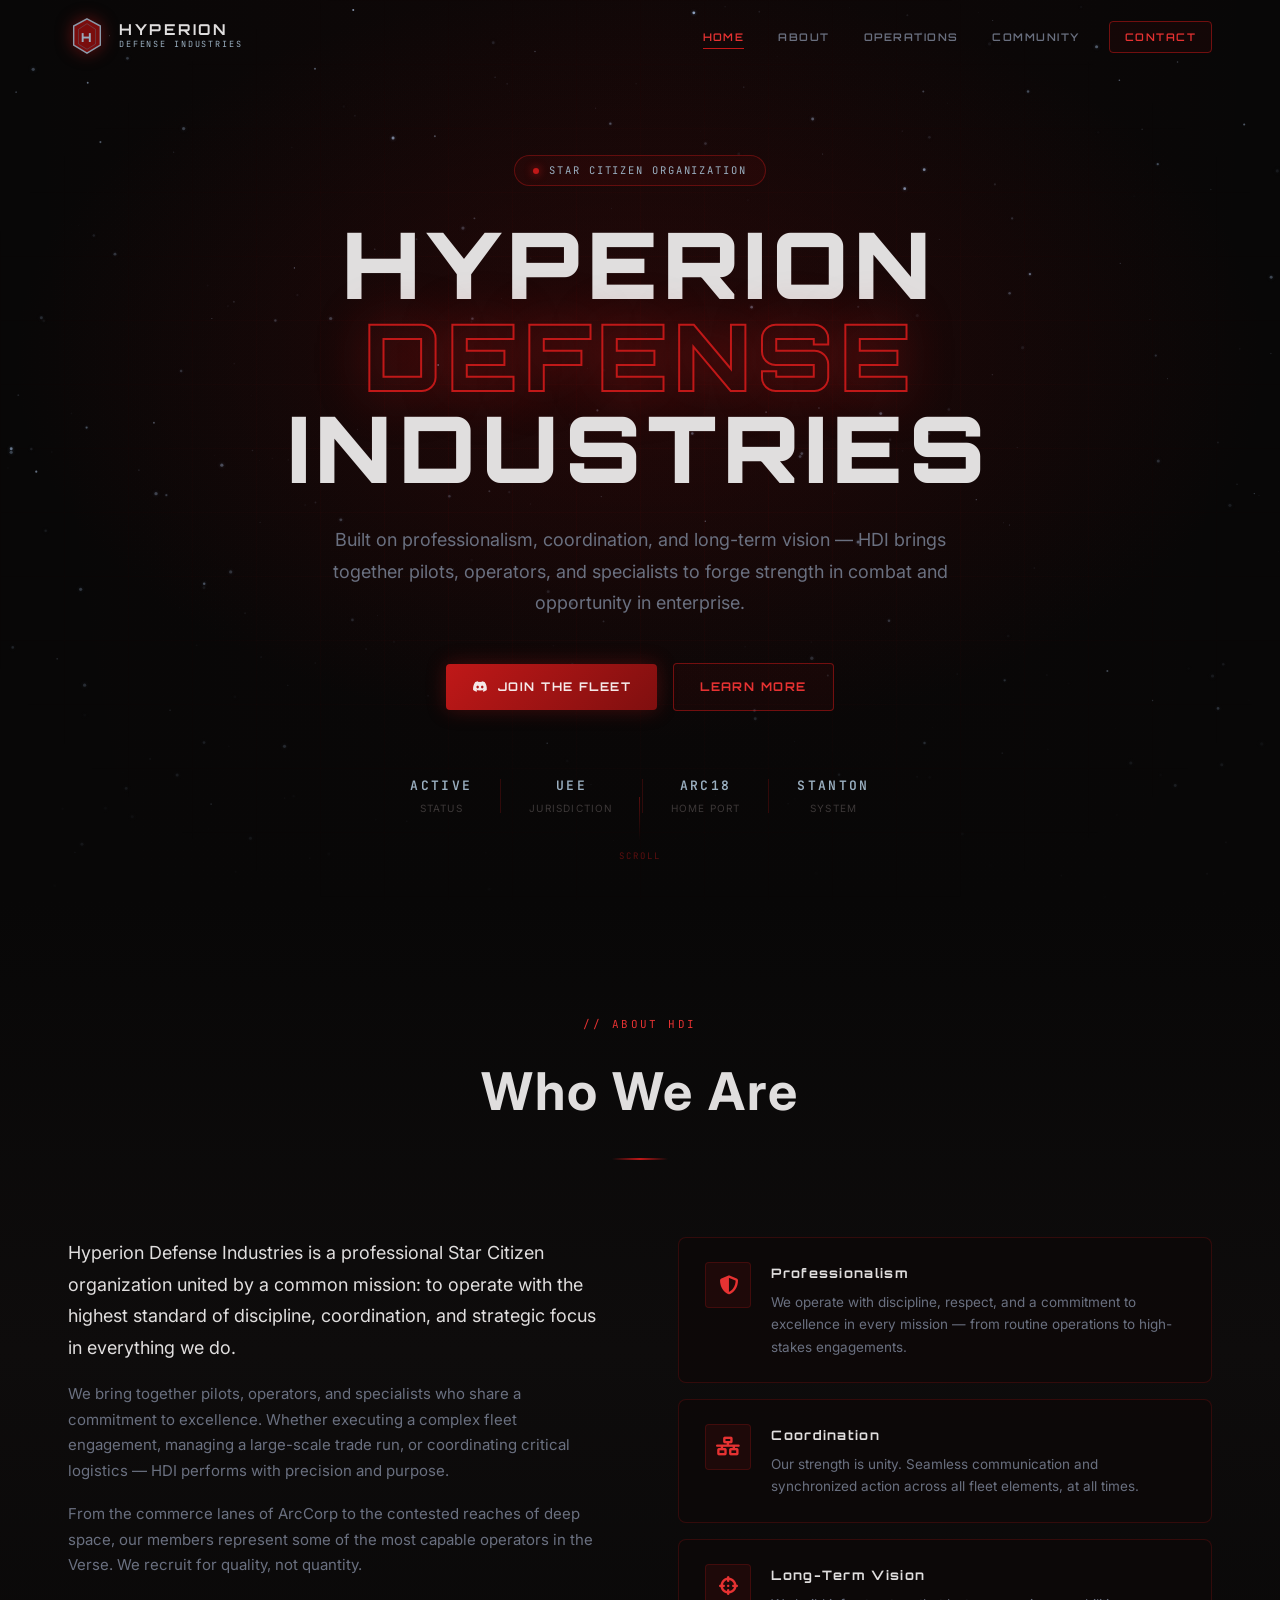
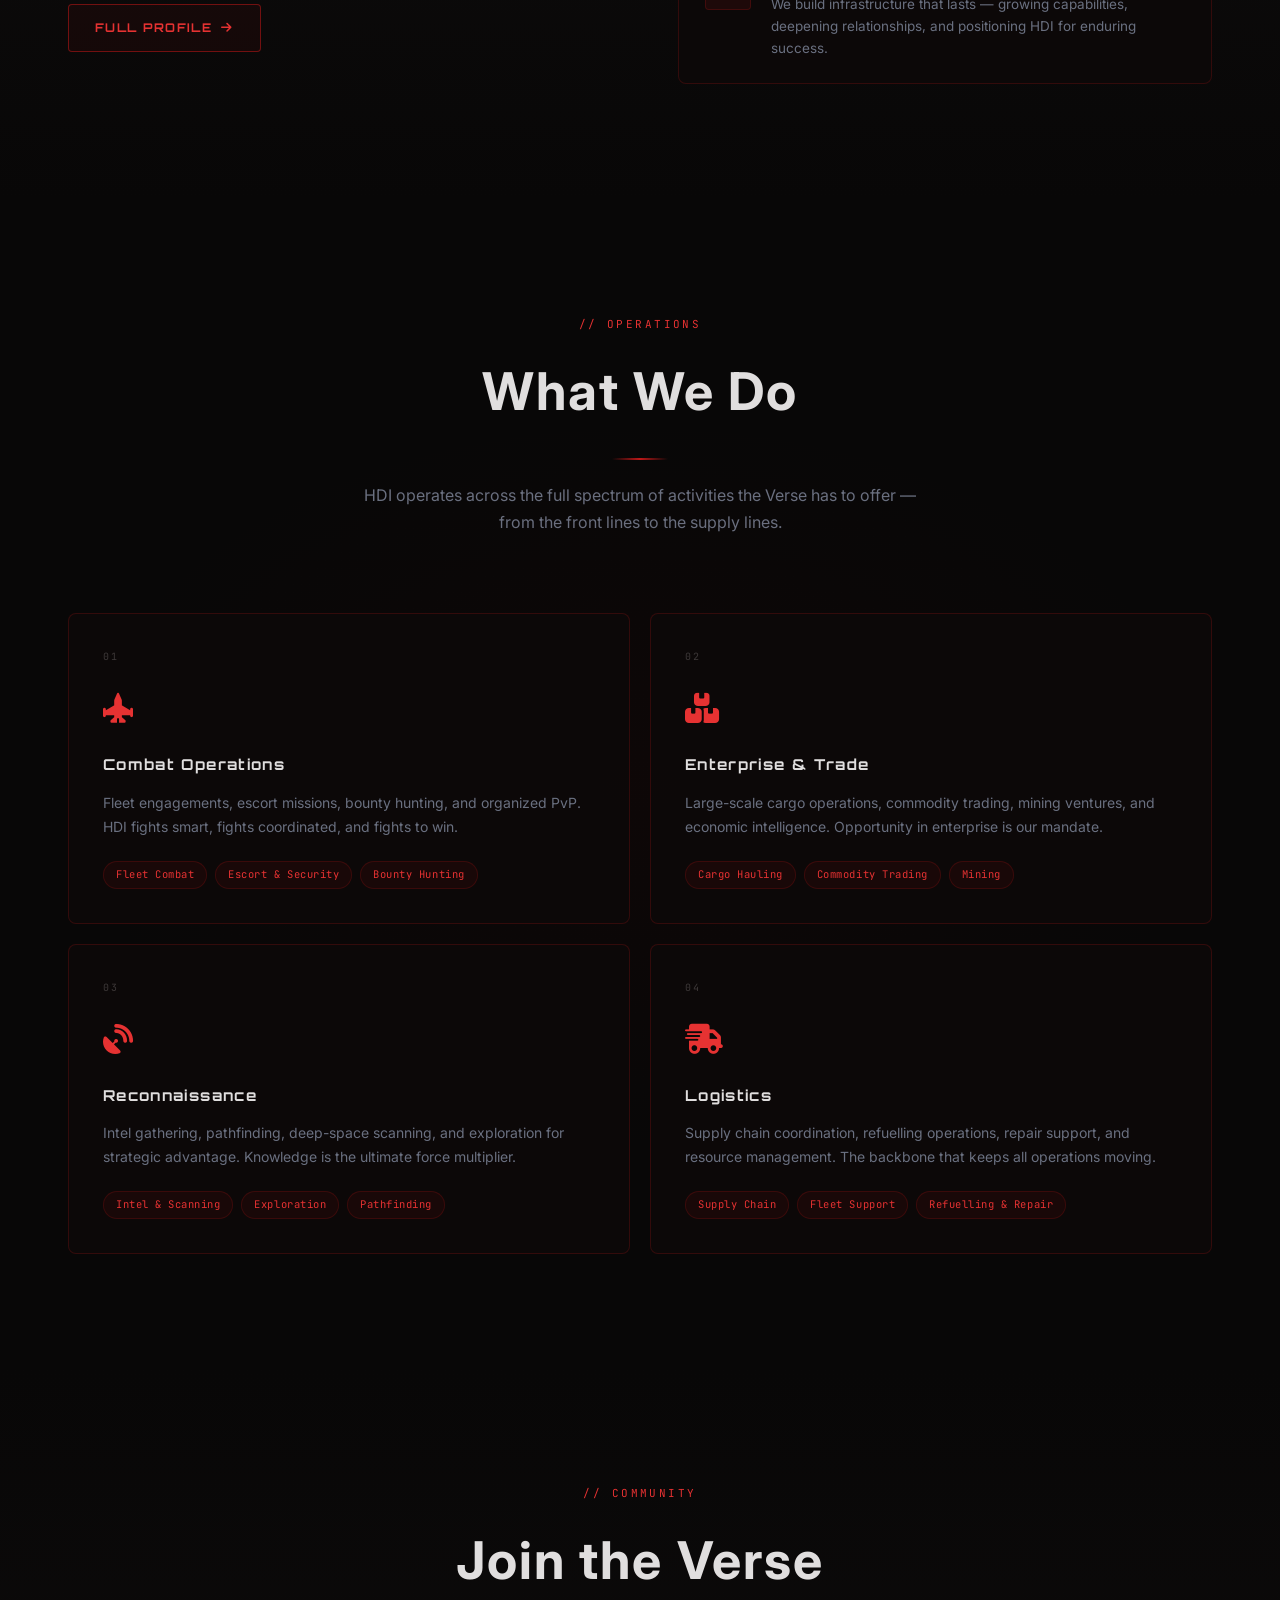
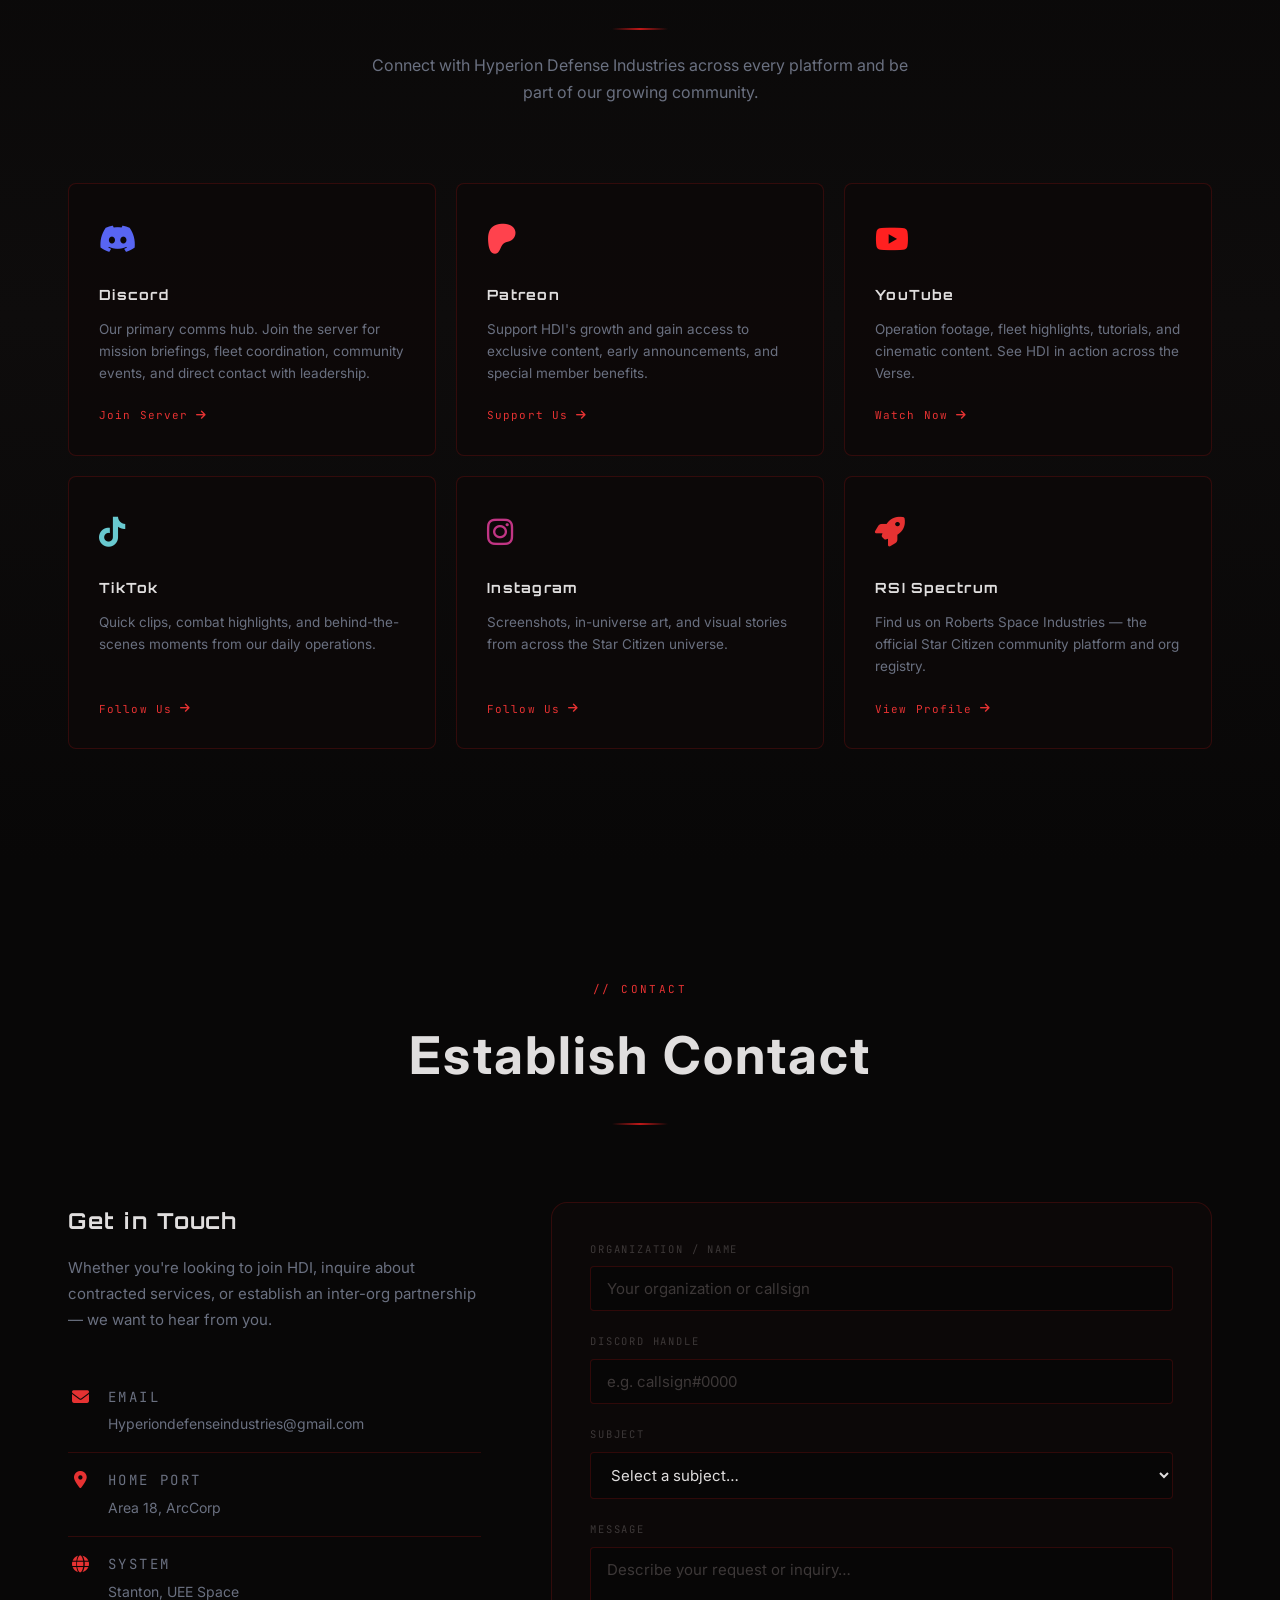
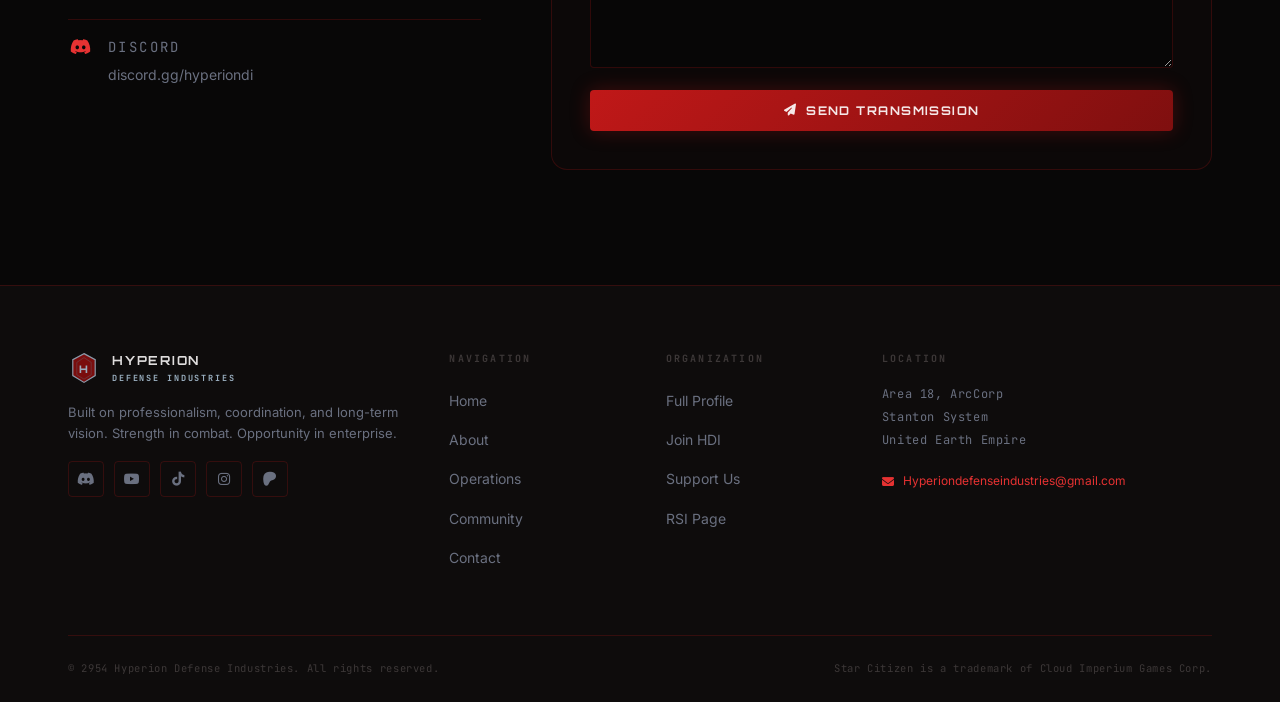
==== index.html @ ebaa0d3a "Apply HDI brand colors and wire up real logo images - Rewrite CSS with brand palette: deep crimson (" ====
<!DOCTYPE html>
<html lang="en">
<head>
  <meta charset="UTF-8" />
  <meta name="viewport" content="width=device-width, initial-scale=1.0" />
  <meta name="description" content="Hyperion Defense Industries — a professional Star Citizen organization built on professionalism, coordination, and long-term vision. Join HDI in the Verse." />
  <meta property="og:title" content="Hyperion Defense Industries" />
  <meta property="og:description" content="Built on professionalism, coordination, and long-term vision. Strength in combat. Opportunity in enterprise." />
  <meta property="og:type" content="website" />
  <title>Hyperion Defense Industries | Built for the Verse</title>

  <!-- Fonts -->
  <link rel="preconnect" href="https://fonts.googleapis.com" />
  <link rel="preconnect" href="https://fonts.gstatic.com" crossorigin />
  <link href="https://fonts.googleapis.com/css2?family=Orbitron:wght@400;600;700;900&family=Inter:wght@300;400;500;600&family=JetBrains+Mono:wght@300;400;600&display=swap" rel="stylesheet" />

  <!-- Icons -->
  <link rel="stylesheet" href="https://cdnjs.cloudflare.com/ajax/libs/font-awesome/6.5.0/css/all.min.css" />

  <!-- Styles -->
  <link rel="stylesheet" href="assets/css/style.css" />
</head>
<body>

  <!-- ══════════════════════════════════════════════════════
       NAVIGATION
  ══════════════════════════════════════════════════════ -->
  <nav id="navbar" class="navbar">
    <div class="container">

      <a href="index.html" class="navbar-brand" aria-label="Hyperion Defense Industries Home">
        <div class="brand-icon">
          <img src="assets/images/hdi-logo.png" alt="HDI Badge" width="42" height="42"
               onerror="this.style.display='none';this.nextElementSibling.style.display='block';" />
          <svg width="38" height="38" viewBox="0 0 40 40" fill="none" aria-hidden="true" style="display:none">
            <path d="M20,2 L34,9.5 L34,29.5 L20,38 L6,29.5 L6,9.5 Z"
                  fill="#7a0d0d" stroke="#8a9aaa" stroke-width="1.5"/>
            <path d="M20,7 L29,13 L29,28.5 L20,34 L11,28.5 L11,13 Z"
                  fill="none" stroke="#607080" stroke-width="0.7" opacity="0.65"/>
            <text x="20" y="26" text-anchor="middle"
                  fill="#9aaabb" font-family="Orbitron,sans-serif"
                  font-size="13" font-weight="900" letter-spacing="0.5">H</text>
          </svg>
        </div>
        <div class="brand-text">
          <span class="brand-main">HYPERION</span>
          <span class="brand-sub">DEFENSE INDUSTRIES</span>
        </div>
      </a>

      <ul class="nav-links" role="list">
        <li><a href="#hero"       class="nav-link">Home</a></li>
        <li><a href="#about"      class="nav-link">About</a></li>
        <li><a href="#operations" class="nav-link">Operations</a></li>
        <li><a href="#community"  class="nav-link">Community</a></li>
        <li><a href="#contact"    class="nav-link nav-cta">Contact</a></li>
      </ul>

      <button class="hamburger" aria-label="Toggle navigation menu" aria-expanded="false">
        <span></span><span></span><span></span>
      </button>
    </div>
  </nav>

  <!-- Mobile overlay -->
  <div class="nav-mobile-overlay" role="navigation" aria-label="Mobile navigation">
    <a href="#hero"       class="nav-link">Home</a>
    <a href="#about"      class="nav-link">About</a>
    <a href="#operations" class="nav-link">Operations</a>
    <a href="#community"  class="nav-link">Community</a>
    <a href="#contact"    class="nav-link">Contact</a>
  </div>

  <main>

    <!-- ══════════════════════════════════════════════════════
         HERO
    ══════════════════════════════════════════════════════ -->
    <section id="hero" class="hero" aria-label="Hero">
      <canvas id="starfield" aria-hidden="true"></canvas>
      <div class="hero-overlay" aria-hidden="true"></div>
      <div class="hero-grid"   aria-hidden="true"></div>

      <div class="hero-content">
        <div class="hero-badge">
          <span>STAR CITIZEN ORGANIZATION</span>
        </div>

        <h1 class="hero-title">
          <span class="title-line">HYPERION</span>
          <span class="title-line accent">DEFENSE</span>
          <span class="title-line">INDUSTRIES</span>
        </h1>

        <p class="hero-tagline">
          Built on professionalism, coordination, and long-term vision — HDI brings
          together pilots, operators, and specialists to forge strength in combat
          and opportunity in enterprise.
        </p>

        <div class="hero-actions">
          <a href="https://discord.gg/hyperiondi" class="btn btn-primary" target="_blank" rel="noopener">
            <i class="fab fa-discord"></i> Join the Fleet
          </a>
          <a href="#about" class="btn btn-outline">Learn More</a>
        </div>

        <div class="hero-stats" aria-label="Organization details">
          <div class="stat">
            <span class="stat-value mono">ACTIVE</span>
            <span class="stat-label">Status</span>
          </div>
          <div class="stat-divider" aria-hidden="true"></div>
          <div class="stat">
            <span class="stat-value mono">UEE</span>
            <span class="stat-label">Jurisdiction</span>
          </div>
          <div class="stat-divider" aria-hidden="true"></div>
          <div class="stat">
            <span class="stat-value mono">ARC18</span>
            <span class="stat-label">Home Port</span>
          </div>
          <div class="stat-divider" aria-hidden="true"></div>
          <div class="stat">
            <span class="stat-value mono">STANTON</span>
            <span class="stat-label">System</span>
          </div>
        </div>
      </div>

      <div class="hero-scroll" aria-hidden="true">
        <div class="scroll-line"></div>
        <span class="mono">SCROLL</span>
      </div>
    </section>


    <!-- ══════════════════════════════════════════════════════
         ABOUT
    ══════════════════════════════════════════════════════ -->
    <section id="about" class="section about-section">
      <div class="container">
        <div class="section-header">
          <span class="section-label">// ABOUT HDI</span>
          <h2 class="section-title">Who We Are</h2>
          <div class="title-decoration"></div>
        </div>

        <div class="about-grid">
          <div class="about-text">
            <p class="lead">
              Hyperion Defense Industries is a professional Star Citizen organization united
              by a common mission: to operate with the highest standard of discipline,
              coordination, and strategic focus in everything we do.
            </p>
            <p>
              We bring together pilots, operators, and specialists who share a commitment
              to excellence. Whether executing a complex fleet engagement, managing a
              large-scale trade run, or coordinating critical logistics — HDI performs
              with precision and purpose.
            </p>
            <p>
              From the commerce lanes of ArcCorp to the contested reaches of deep space,
              our members represent some of the most capable operators in the Verse.
              We recruit for quality, not quantity.
            </p>
            <a href="about.html" class="btn btn-outline">
              Full Profile <i class="fas fa-arrow-right"></i>
            </a>
          </div>

          <div class="pillars-grid">
            <div class="pillar-card">
              <div class="pillar-icon" aria-hidden="true">
                <i class="fas fa-shield-halved"></i>
              </div>
              <div>
                <h3>Professionalism</h3>
                <p>We operate with discipline, respect, and a commitment to excellence in
                   every mission — from routine operations to high-stakes engagements.</p>
              </div>
            </div>

            <div class="pillar-card">
              <div class="pillar-icon" aria-hidden="true">
                <i class="fas fa-network-wired"></i>
              </div>
              <div>
                <h3>Coordination</h3>
                <p>Our strength is unity. Seamless communication and synchronized action
                   across all fleet elements, at all times.</p>
              </div>
            </div>

            <div class="pillar-card">
              <div class="pillar-icon" aria-hidden="true">
                <i class="fas fa-crosshairs"></i>
              </div>
              <div>
                <h3>Long-Term Vision</h3>
                <p>We build infrastructure that lasts — growing capabilities, deepening
                   relationships, and positioning HDI for enduring success.</p>
              </div>
            </div>
          </div>
        </div>
      </div>
    </section>


    <!-- ══════════════════════════════════════════════════════
         OPERATIONS
    ══════════════════════════════════════════════════════ -->
    <section id="operations" class="section operations-section">
      <div class="container">
        <div class="section-header">
          <span class="section-label">// OPERATIONS</span>
          <h2 class="section-title">What We Do</h2>
          <div class="title-decoration"></div>
          <p class="section-desc">
            HDI operates across the full spectrum of activities the Verse has to offer —
            from the front lines to the supply lines.
          </p>
        </div>

        <div class="ops-grid">
          <div class="ops-card">
            <div class="ops-number mono">01</div>
            <div class="ops-icon" aria-hidden="true"><i class="fas fa-jet-fighter-up"></i></div>
            <h3>Combat Operations</h3>
            <p>Fleet engagements, escort missions, bounty hunting, and organized PvP. HDI
               fights smart, fights coordinated, and fights to win.</p>
            <ul class="ops-tags">
              <li>Fleet Combat</li>
              <li>Escort &amp; Security</li>
              <li>Bounty Hunting</li>
            </ul>
          </div>

          <div class="ops-card">
            <div class="ops-number mono">02</div>
            <div class="ops-icon" aria-hidden="true"><i class="fas fa-boxes-stacked"></i></div>
            <h3>Enterprise &amp; Trade</h3>
            <p>Large-scale cargo operations, commodity trading, mining ventures, and
               economic intelligence. Opportunity in enterprise is our mandate.</p>
            <ul class="ops-tags">
              <li>Cargo Hauling</li>
              <li>Commodity Trading</li>
              <li>Mining</li>
            </ul>
          </div>

          <div class="ops-card">
            <div class="ops-number mono">03</div>
            <div class="ops-icon" aria-hidden="true"><i class="fas fa-satellite-dish"></i></div>
            <h3>Reconnaissance</h3>
            <p>Intel gathering, pathfinding, deep-space scanning, and exploration for
               strategic advantage. Knowledge is the ultimate force multiplier.</p>
            <ul class="ops-tags">
              <li>Intel &amp; Scanning</li>
              <li>Exploration</li>
              <li>Pathfinding</li>
            </ul>
          </div>

          <div class="ops-card">
            <div class="ops-number mono">04</div>
            <div class="ops-icon" aria-hidden="true"><i class="fas fa-truck-fast"></i></div>
            <h3>Logistics</h3>
            <p>Supply chain coordination, refuelling operations, repair support, and
               resource management. The backbone that keeps all operations moving.</p>
            <ul class="ops-tags">
              <li>Supply Chain</li>
              <li>Fleet Support</li>
              <li>Refuelling &amp; Repair</li>
            </ul>
          </div>
        </div>
      </div>
    </section>


    <!-- ══════════════════════════════════════════════════════
         COMMUNITY
    ══════════════════════════════════════════════════════ -->
    <section id="community" class="section community-section">
      <div class="container">
        <div class="section-header">
          <span class="section-label">// COMMUNITY</span>
          <h2 class="section-title">Join the Verse</h2>
          <div class="title-decoration"></div>
          <p class="section-desc">
            Connect with Hyperion Defense Industries across every platform and be
            part of our growing community.
          </p>
        </div>

        <div class="social-grid">

          <a href="https://discord.gg/hyperiondi" class="social-card discord"
             target="_blank" rel="noopener noreferrer" data-animate>
            <div class="social-icon" aria-hidden="true"><i class="fab fa-discord"></i></div>
            <h3>Discord</h3>
            <p>Our primary comms hub. Join the server for mission briefings, fleet
               coordination, community events, and direct contact with leadership.</p>
            <span class="social-action">Join Server <i class="fas fa-arrow-right"></i></span>
          </a>

          <a href="https://www.patreon.com/hyperiondefenseindustries" class="social-card patreon"
             target="_blank" rel="noopener noreferrer" data-animate>
            <div class="social-icon" aria-hidden="true"><i class="fab fa-patreon"></i></div>
            <h3>Patreon</h3>
            <p>Support HDI's growth and gain access to exclusive content, early
               announcements, and special member benefits.</p>
            <span class="social-action">Support Us <i class="fas fa-arrow-right"></i></span>
          </a>

          <a href="https://www.youtube.com/@hyperiondefenseindustries" class="social-card youtube"
             target="_blank" rel="noopener noreferrer" data-animate>
            <div class="social-icon" aria-hidden="true"><i class="fab fa-youtube"></i></div>
            <h3>YouTube</h3>
            <p>Operation footage, fleet highlights, tutorials, and cinematic content.
               See HDI in action across the Verse.</p>
            <span class="social-action">Watch Now <i class="fas fa-arrow-right"></i></span>
          </a>

          <a href="https://www.tiktok.com/@hyperiondefenseindustries" class="social-card tiktok"
             target="_blank" rel="noopener noreferrer" data-animate>
            <div class="social-icon" aria-hidden="true"><i class="fab fa-tiktok"></i></div>
            <h3>TikTok</h3>
            <p>Quick clips, combat highlights, and behind-the-scenes moments from
               our daily operations.</p>
            <span class="social-action">Follow Us <i class="fas fa-arrow-right"></i></span>
          </a>

          <a href="https://www.instagram.com/hyperiondefenseindustries" class="social-card instagram"
             target="_blank" rel="noopener noreferrer" data-animate>
            <div class="social-icon" aria-hidden="true"><i class="fab fa-instagram"></i></div>
            <h3>Instagram</h3>
            <p>Screenshots, in-universe art, and visual stories from across
               the Star Citizen universe.</p>
            <span class="social-action">Follow Us <i class="fas fa-arrow-right"></i></span>
          </a>

          <a href="https://robertsspaceindustries.com/orgs/HDI" class="social-card spectrum"
             target="_blank" rel="noopener noreferrer" data-animate>
            <div class="social-icon" aria-hidden="true">
              <i class="fas fa-rocket"></i>
            </div>
            <h3>RSI Spectrum</h3>
            <p>Find us on Roberts Space Industries — the official Star Citizen
               community platform and org registry.</p>
            <span class="social-action">View Profile <i class="fas fa-arrow-right"></i></span>
          </a>

        </div>
      </div>
    </section>


    <!-- ══════════════════════════════════════════════════════
         CONTACT
    ══════════════════════════════════════════════════════ -->
    <section id="contact" class="section contact-section">
      <div class="container">
        <div class="section-header">
          <span class="section-label">// CONTACT</span>
          <h2 class="section-title">Establish Contact</h2>
          <div class="title-decoration"></div>
        </div>

        <div class="contact-grid">
          <div class="contact-info">
            <h3>Get in Touch</h3>
            <p>
              Whether you're looking to join HDI, inquire about contracted services,
              or establish an inter-org partnership — we want to hear from you.
            </p>

            <div class="contact-item">
              <i class="fas fa-envelope" aria-hidden="true"></i>
              <div>
                <span class="contact-label">Email</span>
                <a href="mailto:Hyperiondefenseindustries@gmail.com">
                  Hyperiondefenseindustries@gmail.com
                </a>
              </div>
            </div>

            <div class="contact-item">
              <i class="fas fa-location-dot" aria-hidden="true"></i>
              <div>
                <span class="contact-label">Home Port</span>
                <span>Area 18, ArcCorp</span>
              </div>
            </div>

            <div class="contact-item">
              <i class="fas fa-globe" aria-hidden="true"></i>
              <div>
                <span class="contact-label">System</span>
                <span>Stanton, UEE Space</span>
              </div>
            </div>

            <div class="contact-item">
              <i class="fab fa-discord" aria-hidden="true"></i>
              <div>
                <span class="contact-label">Discord</span>
                <a href="https://discord.gg/hyperiondi" target="_blank" rel="noopener">
                  discord.gg/hyperiondi
                </a>
              </div>
            </div>
          </div>

          <form class="contact-form" id="contactForm" novalidate>
            <div class="form-group">
              <label for="org">Organization / Name</label>
              <input type="text" id="org" name="org"
                     placeholder="Your organization or callsign" autocomplete="organization" />
            </div>

            <div class="form-group">
              <label for="discord">Discord Handle</label>
              <input type="text" id="discord" name="discord"
                     placeholder="e.g. callsign#0000" />
            </div>

            <div class="form-group">
              <label for="subject">Subject</label>
              <select id="subject" name="subject">
                <option value="">Select a subject…</option>
                <option value="join">Join HDI</option>
                <option value="services">Services Inquiry</option>
                <option value="partnership">Inter-Org Partnership</option>
                <option value="media">Media / Content</option>
                <option value="other">Other</option>
              </select>
            </div>

            <div class="form-group">
              <label for="message">Message</label>
              <textarea id="message" name="message" rows="5"
                        placeholder="Describe your request or inquiry…"></textarea>
            </div>

            <button type="submit" class="btn btn-primary btn-full">
              <i class="fas fa-paper-plane"></i> Send Transmission
            </button>
          </form>
        </div>
      </div>
    </section>

  </main>


  <!-- ══════════════════════════════════════════════════════
       FOOTER
  ══════════════════════════════════════════════════════ -->
  <footer class="footer">
    <div class="container">
      <div class="footer-grid">

        <div class="footer-brand">
          <a href="index.html" class="footer-logo" aria-label="HDI Home">
            <img src="assets/images/hdi-logo.png" alt="HDI" width="36" height="36"
                 onerror="this.style.display='none';this.nextElementSibling.style.display='block';" />
            <svg width="32" height="32" viewBox="0 0 40 40" fill="none" aria-hidden="true" style="display:none">
              <path d="M20,2 L34,9.5 L34,29.5 L20,38 L6,29.5 L6,9.5 Z"
                    fill="#7a0d0d" stroke="#8a9aaa" stroke-width="1.5"/>
              <path d="M20,7 L29,13 L29,28.5 L20,34 L11,28.5 L11,13 Z"
                    fill="none" stroke="#607080" stroke-width="0.7" opacity="0.65"/>
              <text x="20" y="26" text-anchor="middle"
                    fill="#9aaabb" font-family="Orbitron,sans-serif"
                    font-size="13" font-weight="900" letter-spacing="0.5">H</text>
            </svg>
            <span>HYPERION <em>DEFENSE INDUSTRIES</em></span>
          </a>
          <p>Built on professionalism, coordination, and long-term vision. Strength in combat. Opportunity in enterprise.</p>
          <div class="footer-social">
            <a href="https://discord.gg/hyperiondi"  target="_blank" rel="noopener" aria-label="Discord">
              <i class="fab fa-discord"></i></a>
            <a href="https://www.youtube.com/@hyperiondefenseindustries" target="_blank" rel="noopener" aria-label="YouTube">
              <i class="fab fa-youtube"></i></a>
            <a href="https://www.tiktok.com/@hyperiondefenseindustries" target="_blank" rel="noopener" aria-label="TikTok">
              <i class="fab fa-tiktok"></i></a>
            <a href="https://www.instagram.com/hyperiondefenseindustries" target="_blank" rel="noopener" aria-label="Instagram">
              <i class="fab fa-instagram"></i></a>
            <a href="https://www.patreon.com/hyperiondefenseindustries" target="_blank" rel="noopener" aria-label="Patreon">
              <i class="fab fa-patreon"></i></a>
          </div>
        </div>

        <div class="footer-links">
          <h4>Navigation</h4>
          <ul>
            <li><a href="#hero">Home</a></li>
            <li><a href="#about">About</a></li>
            <li><a href="#operations">Operations</a></li>
            <li><a href="#community">Community</a></li>
            <li><a href="#contact">Contact</a></li>
          </ul>
        </div>

        <div class="footer-links">
          <h4>Organization</h4>
          <ul>
            <li><a href="about.html">Full Profile</a></li>
            <li><a href="#contact">Join HDI</a></li>
            <li><a href="https://www.patreon.com/hyperiondefenseindustries" target="_blank" rel="noopener">Support Us</a></li>
            <li><a href="https://robertsspaceindustries.com/orgs/HDI" target="_blank" rel="noopener">RSI Page</a></li>
          </ul>
        </div>

        <div class="footer-info">
          <h4>Location</h4>
          <span class="mono">Area 18, ArcCorp<br>Stanton System<br>United Earth Empire</span>
          <a href="mailto:Hyperiondefenseindustries@gmail.com" class="footer-email">
            <i class="fas fa-envelope"></i>
            Hyperiondefenseindustries@gmail.com
          </a>
        </div>

      </div>

      <div class="footer-bottom">
        <p>&copy; 2954 Hyperion Defense Industries. All rights reserved.</p>
        <p>Star Citizen is a trademark of Cloud Imperium Games Corp.</p>
      </div>
    </div>
  </footer>

  <script src="assets/js/main.js"></script>
</body>
</html>
---- assets/css/style.css ----
/* ============================================================
   HYPERION DEFENSE INDUSTRIES — MAIN STYLESHEET
   Brand palette: Crimson red · Brushed steel · Near-black
   ============================================================ */

/* --- CSS CUSTOM PROPERTIES --- */
:root {
  /* Backgrounds — slightly warm near-black */
  --bg-primary:   #080707;
  --bg-secondary: #0e0c0c;
  --bg-tertiary:  #131010;
  --bg-card:      rgba(13, 9, 9, 0.93);
  --bg-card-hover:rgba(18, 12, 12, 0.97);

  /* Brand crimson */
  --crimson:       #c01818;
  --crimson-dark:  #7f0f0f;
  --crimson-dim:   rgba(192, 24, 24, 0.1);
  --crimson-glow:  rgba(192, 24, 24, 0.22);
  --crimson-bright:#e63232;

  /* Brushed steel (secondary accent) */
  --steel:        #9aafc0;
  --steel-dim:    rgba(154, 175, 192, 0.1);
  --steel-bright: #c8d8e8;

  /* Text */
  --text-primary:   #e0dede;
  --text-secondary: #6a7080;
  --text-muted:     #3d3838;

  /* Borders */
  --border:        rgba(192, 24, 24, 0.22);
  --border-hover:  rgba(192, 24, 24, 0.55);
  --border-bright: rgba(192, 24, 24, 0.78);

  /* Typography */
  --font-display: 'Orbitron', 'Impact', sans-serif;
  --font-body:    'Inter', system-ui, -apple-system, sans-serif;
  --font-mono:    'JetBrains Mono', 'Courier New', monospace;

  /* Layout */
  --nav-height:    72px;
  --container-max: 1240px;
  --container-pad: clamp(16px, 4vw, 48px);

  /* Motion */
  --transition:      0.3s ease;
  --transition-slow: 0.7s cubic-bezier(0.16, 1, 0.3, 1);

  /* Shadows */
  --shadow-card:       0 4px 24px rgba(0, 0, 0, 0.7), 0 0 0 1px var(--border);
  --shadow-glow:       0 0 28px rgba(192, 24, 24, 0.2);
  --shadow-glow-strong:0 0 52px rgba(192, 24, 24, 0.34);

  /* Geometry */
  --radius-sm: 4px;
  --radius-md: 8px;
  --radius-lg: 16px;
}

/* --- BASE RESET --- */
*, *::before, *::after { box-sizing: border-box; margin: 0; padding: 0; }
html { scroll-behavior: smooth; font-size: 16px; }

body {
  background-color: var(--bg-primary);
  background-image: radial-gradient(
    ellipse 80% 50% at 50% 0%,
    rgba(120, 10, 10, 0.07) 0%, transparent 60%
  );
  color: var(--text-primary);
  font-family: var(--font-body);
  line-height: 1.7;
  overflow-x: hidden;
  -webkit-font-smoothing: antialiased;
}

a { color: inherit; text-decoration: none; }
ul { list-style: none; }
img { max-width: 100%; display: block; }
button { cursor: pointer; border: none; background: none; font-family: inherit; }

/* --- UTILITIES --- */
.container {
  max-width: var(--container-max);
  margin: 0 auto;
  padding: 0 var(--container-pad);
}
.mono { font-family: var(--font-mono); letter-spacing: 0.08em; }
.section { padding: clamp(70px, 9vw, 130px) 0; }

/* --- BUTTONS --- */
.btn {
  display: inline-flex;
  align-items: center;
  gap: 9px;
  padding: 13px 26px;
  font-family: var(--font-display);
  font-size: 12px;
  font-weight: 700;
  letter-spacing: 0.12em;
  text-transform: uppercase;
  border-radius: var(--radius-sm);
  transition: var(--transition);
  cursor: pointer;
  position: relative;
  overflow: hidden;
  white-space: nowrap;
}

.btn::before {
  content: '';
  position: absolute; inset: 0;
  background: linear-gradient(90deg, transparent, rgba(255,255,255,0.07), transparent);
  transform: translateX(-100%);
  transition: transform 0.5s ease;
}
.btn:hover::before { transform: translateX(100%); }

.btn-primary {
  background: linear-gradient(135deg, var(--crimson), var(--crimson-dark));
  color: #f5e8e8;
  box-shadow: 0 0 20px rgba(192, 24, 24, 0.3);
}
.btn-primary:hover {
  background: linear-gradient(135deg, var(--crimson-bright), var(--crimson));
  box-shadow: 0 0 36px rgba(192, 24, 24, 0.5);
  transform: translateY(-2px);
}

.btn-outline {
  border: 1px solid var(--border-hover);
  color: var(--crimson-bright);
  background: rgba(192, 24, 24, 0.06);
}
.btn-outline:hover {
  background: rgba(192, 24, 24, 0.12);
  border-color: var(--crimson);
  box-shadow: var(--shadow-glow);
  transform: translateY(-2px);
}

.btn-full { width: 100%; justify-content: center; }

/* --- NAVIGATION --- */
.navbar {
  position: fixed;
  top: 0; left: 0; right: 0;
  height: var(--nav-height);
  z-index: 1000;
  transition: background 0.4s ease, border-color 0.4s ease;
  border-bottom: 1px solid transparent;
}

.navbar.scrolled {
  background: rgba(8, 7, 7, 0.94);
  backdrop-filter: blur(24px);
  -webkit-backdrop-filter: blur(24px);
  border-bottom-color: var(--border);
}

.navbar .container {
  height: 100%;
  display: flex;
  align-items: center;
  justify-content: space-between;
}

.navbar-brand { display: flex; align-items: center; gap: 13px; }

.brand-icon img,
.brand-icon svg {
  display: block;
  filter: drop-shadow(0 0 8px rgba(192, 24, 24, 0.5));
  object-fit: contain;
}

.brand-text { display: flex; flex-direction: column; }

.brand-main {
  font-family: var(--font-display);
  font-size: 15px;
  font-weight: 700;
  color: var(--text-primary);
  letter-spacing: 0.18em;
  line-height: 1;
}

.brand-sub {
  font-family: var(--font-mono);
  font-size: 8.5px;
  letter-spacing: 0.22em;
  color: var(--steel);
  line-height: 1;
  margin-top: 3px;
}

.nav-links { display: flex; align-items: center; gap: 4px; }

.nav-link {
  padding: 8px 15px;
  font-family: var(--font-display);
  font-size: 10.5px;
  font-weight: 600;
  letter-spacing: 0.14em;
  text-transform: uppercase;
  color: var(--text-secondary);
  border-radius: var(--radius-sm);
  transition: var(--transition);
  position: relative;
}

.nav-link::after {
  content: '';
  position: absolute;
  bottom: 3px; left: 15px; right: 15px;
  height: 1px;
  background: var(--crimson);
  transform: scaleX(0);
  transition: transform var(--transition);
  transform-origin: center;
}

.nav-link:hover { color: var(--text-primary); }
.nav-link:hover::after { transform: scaleX(1); }
.nav-link.active { color: var(--crimson-bright); }
.nav-link.active::after { transform: scaleX(1); }

.nav-link.nav-cta {
  border: 1px solid var(--border-hover);
  color: var(--crimson-bright);
  background: rgba(192, 24, 24, 0.06);
  margin-left: 10px;
}
.nav-link.nav-cta:hover {
  background: rgba(192, 24, 24, 0.13);
  box-shadow: var(--shadow-glow);
  color: var(--crimson-bright);
}
.nav-link.nav-cta::after { display: none; }

.hamburger {
  display: none;
  flex-direction: column;
  gap: 5px;
  padding: 8px;
  border-radius: var(--radius-sm);
}
.hamburger span {
  display: block;
  width: 24px; height: 2px;
  background: var(--text-primary);
  transition: var(--transition);
  transform-origin: center;
}
.hamburger.active span:nth-child(1) { transform: translateY(7px) rotate(45deg); }
.hamburger.active span:nth-child(2) { opacity: 0; transform: scaleX(0); }
.hamburger.active span:nth-child(3) { transform: translateY(-7px) rotate(-45deg); }

.nav-mobile-overlay {
  display: none;
  position: fixed;
  inset: 0; top: var(--nav-height);
  background: rgba(8, 7, 7, 0.98);
  backdrop-filter: blur(24px);
  z-index: 999;
  padding: 32px var(--container-pad);
  flex-direction: column;
  gap: 6px;
}
.nav-mobile-overlay.active { display: flex; }
.nav-mobile-overlay .nav-link {
  font-size: 15px;
  padding: 14px 16px;
  border-bottom: 1px solid var(--border);
  color: var(--text-secondary);
}
.nav-mobile-overlay .nav-link:last-child { border-bottom: none; }

/* --- HERO --- */
.hero {
  position: relative;
  height: 100vh;
  min-height: 680px;
  display: flex;
  align-items: center;
  justify-content: center;
  overflow: hidden;
}

#starfield { position: absolute; inset: 0; z-index: 0; }

.hero-overlay {
  position: absolute; inset: 0; z-index: 1;
  background:
    radial-gradient(ellipse 70% 60% at 50% 40%, rgba(80, 10, 10, 0.35) 0%, transparent 70%),
    linear-gradient(to bottom, transparent 0%, rgba(8, 7, 7, 0.28) 60%, var(--bg-primary) 100%);
}

.hero-grid {
  position: absolute; inset: 0; z-index: 1;
  background-image:
    linear-gradient(rgba(192, 24, 24, 0.04) 1px, transparent 1px),
    linear-gradient(90deg, rgba(192, 24, 24, 0.04) 1px, transparent 1px);
  background-size: 64px 64px;
  mask-image: radial-gradient(ellipse 80% 80% at 50% 50%, black 20%, transparent 72%);
}

.hero-content {
  position: relative; z-index: 2;
  text-align: center;
  padding: var(--nav-height) var(--container-pad) 0;
  max-width: 920px;
}

.hero-badge {
  display: inline-flex;
  align-items: center;
  gap: 10px;
  padding: 6px 18px;
  border: 1px solid rgba(192, 24, 24, 0.4);
  border-radius: 100px;
  font-family: var(--font-mono);
  font-size: 10.5px;
  color: var(--steel);
  margin-bottom: 32px;
  background: rgba(192, 24, 24, 0.07);
  letter-spacing: 0.18em;
}

.hero-badge::before {
  content: '';
  width: 6px; height: 6px;
  background: var(--crimson);
  border-radius: 50%;
  box-shadow: 0 0 8px var(--crimson);
  animation: pulse-dot 2s ease-in-out infinite;
}

@keyframes pulse-dot {
  0%, 100% { opacity: 1; transform: scale(1); }
  50% { opacity: 0.45; transform: scale(0.75); }
}

.hero-title {
  font-family: var(--font-display);
  font-size: clamp(40px, 7.5vw, 92px);
  font-weight: 900;
  line-height: 1.0;
  letter-spacing: 0.07em;
  margin-bottom: 30px;
  text-transform: uppercase;
}

.title-line { display: block; }
.title-line.accent {
  color: transparent;
  -webkit-text-stroke: 2px var(--crimson);
  text-shadow: 0 0 50px rgba(192, 24, 24, 0.4);
}

.hero-tagline {
  font-size: clamp(15px, 2vw, 18px);
  color: var(--text-secondary);
  max-width: 660px;
  margin: 0 auto 44px;
  line-height: 1.75;
}

.hero-actions {
  display: flex;
  align-items: center;
  justify-content: center;
  gap: 16px;
  flex-wrap: wrap;
  margin-bottom: 64px;
}

.hero-stats {
  display: flex;
  align-items: center;
  justify-content: center;
  gap: 28px;
  flex-wrap: wrap;
}

.stat { display: flex; flex-direction: column; align-items: center; }

.stat-value {
  font-size: 13px;
  font-weight: 600;
  color: var(--steel);
  letter-spacing: 0.18em;
}

.stat-label {
  font-size: 10px;
  color: var(--text-muted);
  letter-spacing: 0.12em;
  text-transform: uppercase;
  margin-top: 3px;
}

.stat-divider { width: 1px; height: 34px; background: var(--border); }

.hero-scroll {
  position: absolute;
  bottom: 36px; left: 50%;
  transform: translateX(-50%);
  z-index: 2;
  display: flex;
  flex-direction: column;
  align-items: center;
  gap: 8px;
  opacity: 0.45;
  animation: scroll-float 3.2s ease-in-out infinite;
}

.scroll-line {
  width: 1px; height: 44px;
  background: linear-gradient(to bottom, var(--crimson), transparent);
}

.hero-scroll span {
  font-family: var(--font-mono);
  font-size: 9px;
  color: var(--crimson);
  letter-spacing: 0.22em;
}

@keyframes scroll-float {
  0%, 100% { transform: translateX(-50%) translateY(0); }
  50% { transform: translateX(-50%) translateY(-9px); }
}

/* --- SECTION HEADER --- */
.section-header { text-align: center; margin-bottom: clamp(44px, 6vw, 80px); }

.section-label {
  display: block;
  font-family: var(--font-mono);
  font-size: 11px;
  color: var(--crimson-bright);
  letter-spacing: 0.22em;
  text-transform: uppercase;
  margin-bottom: 14px;
}

.section-title {
  font-size: clamp(28px, 4.5vw, 52px);
  color: var(--text-primary);
  margin-bottom: 22px;
  letter-spacing: 0.04em;
}

.title-decoration {
  width: 56px; height: 2px;
  background: linear-gradient(90deg, transparent, var(--crimson), transparent);
  margin: 0 auto;
}

.section-desc {
  max-width: 560px;
  margin: 22px auto 0;
  color: var(--text-secondary);
  font-size: 16px;
}

/* --- ABOUT SECTION --- */
.about-section {
  background: linear-gradient(180deg, var(--bg-primary) 0%, var(--bg-secondary) 50%, var(--bg-primary) 100%);
}

.about-grid {
  display: grid;
  grid-template-columns: 1fr 1fr;
  gap: clamp(40px, 6vw, 88px);
  align-items: start;
}

.about-text { display: flex; flex-direction: column; gap: 18px; }
.about-text .lead { font-size: 18px; color: var(--text-primary); line-height: 1.75; }
.about-text p { color: var(--text-secondary); font-size: 15px; }
.about-text .btn { align-self: flex-start; margin-top: 8px; }

.pillars-grid { display: flex; flex-direction: column; gap: 16px; }

.pillar-card {
  padding: 24px 26px;
  background: var(--bg-card);
  border: 1px solid var(--border);
  border-radius: var(--radius-md);
  display: flex;
  gap: 20px;
  align-items: flex-start;
  transition: border-color var(--transition), box-shadow var(--transition), background var(--transition);
  opacity: 0;
  transform: translateX(28px);
}
.pillar-card.visible {
  opacity: 1;
  transform: translateX(0);
  transition: opacity 0.65s ease, transform 0.65s ease, border-color 0.3s ease, box-shadow 0.3s ease;
}
.pillar-card:hover {
  border-color: var(--border-hover);
  box-shadow: var(--shadow-glow);
  background: var(--bg-card-hover);
}

.pillar-icon {
  width: 46px; height: 46px;
  background: var(--crimson-dim);
  border: 1px solid var(--border);
  border-radius: var(--radius-sm);
  display: flex;
  align-items: center;
  justify-content: center;
  font-size: 19px;
  color: var(--crimson-bright);
  flex-shrink: 0;
  transition: var(--transition);
}
.pillar-card:hover .pillar-icon {
  background: rgba(192, 24, 24, 0.15);
  border-color: var(--crimson);
  box-shadow: 0 0 16px rgba(192, 24, 24, 0.3);
}

.pillar-card h3 {
  font-family: var(--font-display);
  font-size: 13px; font-weight: 700;
  letter-spacing: 0.1em;
  color: var(--text-primary);
  margin-bottom: 7px;
}
.pillar-card p { font-size: 13.5px; color: var(--text-secondary); line-height: 1.65; }

/* --- OPERATIONS SECTION --- */
.operations-section { position: relative; }
.operations-section::before {
  content: '';
  position: absolute; inset: 0;
  background: radial-gradient(ellipse 65% 45% at 50% 50%, rgba(100, 8, 8, 0.06) 0%, transparent 70%);
  pointer-events: none;
}

.ops-grid { display: grid; grid-template-columns: repeat(2, 1fr); gap: 20px; }

.ops-card {
  padding: 34px;
  background: var(--bg-card);
  border: 1px solid var(--border);
  border-radius: var(--radius-md);
  position: relative;
  overflow: hidden;
  transition: border-color var(--transition), box-shadow var(--transition);
  opacity: 0;
  transform: translateY(28px);
}
.ops-card.visible {
  opacity: 1;
  transform: translateY(0);
  transition: opacity 0.65s ease, transform 0.65s ease, border-color 0.3s ease, box-shadow 0.3s ease;
}
.ops-card::before {
  content: '';
  position: absolute;
  top: 0; left: 0; right: 0; height: 1px;
  background: linear-gradient(90deg, transparent, var(--crimson), transparent);
  opacity: 0;
  transition: opacity var(--transition);
}
.ops-card:hover { border-color: var(--border-hover); box-shadow: var(--shadow-glow); }
.ops-card:hover::before { opacity: 1; }

.ops-number { font-size: 10px; color: var(--text-muted); letter-spacing: 0.2em; margin-bottom: 18px; }

.ops-icon {
  font-size: 30px;
  color: var(--crimson-bright);
  margin-bottom: 18px;
  transition: text-shadow var(--transition);
}
.ops-card:hover .ops-icon { text-shadow: 0 0 22px rgba(192, 24, 24, 0.75); }

.ops-card h3 {
  font-family: var(--font-display);
  font-size: 15px; font-weight: 700;
  letter-spacing: 0.09em;
  color: var(--text-primary);
  margin-bottom: 13px;
}
.ops-card p { font-size: 14px; color: var(--text-secondary); line-height: 1.72; margin-bottom: 22px; }

.ops-tags { display: flex; flex-wrap: wrap; gap: 8px; }
.ops-tags li {
  padding: 4px 12px;
  background: rgba(192, 24, 24, 0.07);
  border: 1px solid rgba(192, 24, 24, 0.2);
  border-radius: 100px;
  font-family: var(--font-mono);
  font-size: 10.5px;
  color: var(--crimson-bright);
  letter-spacing: 0.05em;
}

/* --- COMMUNITY SECTION --- */
.community-section {
  background: linear-gradient(180deg, var(--bg-primary) 0%, var(--bg-secondary) 50%, var(--bg-primary) 100%);
}

.social-grid { display: grid; grid-template-columns: repeat(3, 1fr); gap: 20px; }

.social-card {
  display: flex;
  flex-direction: column;
  padding: 30px;
  background: var(--bg-card);
  border: 1px solid var(--border);
  border-radius: var(--radius-md);
  transition: transform var(--transition), box-shadow var(--transition), border-color var(--transition);
  color: var(--text-primary);
  position: relative;
  overflow: hidden;
}
.social-card::after {
  content: '';
  position: absolute; inset: 0;
  opacity: 0;
  transition: opacity var(--transition);
  pointer-events: none;
}

.social-card.discord::after  { background: radial-gradient(ellipse at 0% 100%, rgba(88, 101, 242, 0.14) 0%, transparent 60%); }
.social-card.patreon::after  { background: radial-gradient(ellipse at 0% 100%, rgba(255, 66, 77, 0.12) 0%, transparent 60%); }
.social-card.youtube::after  { background: radial-gradient(ellipse at 0% 100%, rgba(255, 30, 30, 0.11) 0%, transparent 60%); }
.social-card.tiktok::after   { background: radial-gradient(ellipse at 0% 100%, rgba(100, 190, 210, 0.1) 0%, transparent 60%); }
.social-card.instagram::after{ background: radial-gradient(ellipse at 0% 100%, rgba(193, 53, 132, 0.11) 0%, transparent 60%); }
.social-card.spectrum::after { background: radial-gradient(ellipse at 0% 100%, rgba(192, 24, 24, 0.1) 0%, transparent 60%); }

.social-card:hover {
  transform: translateY(-5px);
  box-shadow: var(--shadow-card), var(--shadow-glow);
  border-color: var(--border-hover);
}
.social-card:hover::after { opacity: 1; }

.social-icon { font-size: 30px; margin-bottom: 18px; transition: transform var(--transition); }
.social-card:hover .social-icon { transform: scale(1.15); }

.discord   .social-icon { color: #5865f2; }
.patreon   .social-icon { color: #ff424d; }
.youtube   .social-icon { color: #ff2020; }
.tiktok    .social-icon { color: #69c9d0; }
.instagram .social-icon { color: #c13584; }
.spectrum  .social-icon { color: var(--crimson-bright); }

.social-card h3 {
  font-family: var(--font-display);
  font-size: 14px; font-weight: 700;
  letter-spacing: 0.09em;
  margin-bottom: 11px;
}
.social-card p {
  font-size: 13.5px;
  color: var(--text-secondary);
  line-height: 1.65;
  flex: 1;
  margin-bottom: 22px;
}
.social-action {
  font-family: var(--font-mono);
  font-size: 11px;
  letter-spacing: 0.1em;
  color: var(--crimson-bright);
  display: flex;
  align-items: center;
  gap: 8px;
  transition: gap var(--transition);
}
.social-card:hover .social-action { gap: 13px; }

/* --- CONTACT SECTION --- */
.contact-grid {
  display: grid;
  grid-template-columns: 1fr 1.6fr;
  gap: clamp(36px, 5.5vw, 88px);
  align-items: start;
}

.contact-info h3 {
  font-family: var(--font-display);
  font-size: 22px; font-weight: 700;
  letter-spacing: 0.07em;
  color: var(--text-primary);
  margin-bottom: 16px;
}
.contact-info > p {
  color: var(--text-secondary);
  font-size: 15px;
  line-height: 1.75;
  margin-bottom: 36px;
}

.contact-item {
  display: flex;
  align-items: flex-start;
  gap: 16px;
  padding: 16px 0;
  border-bottom: 1px solid var(--border);
}
.contact-item:last-child { border-bottom: none; }

.contact-item > i {
  font-size: 17px;
  color: var(--crimson-bright);
  width: 24px; text-align: center;
  margin-top: 2px; flex-shrink: 0;
}

.contact-item > div { display: flex; flex-direction: column; gap: 3px; }

.contact-label {
  font-family: var(--font-mono);
  font-size: 10px;
  letter-spacing: 0.17em;
  color: var(--text-muted);
  text-transform: uppercase;
}

.contact-item a,
.contact-item span { font-size: 14px; color: var(--text-secondary); transition: color var(--transition); }
.contact-item a:hover { color: var(--crimson-bright); }

.contact-form {
  padding: 38px;
  background: var(--bg-card);
  border: 1px solid var(--border);
  border-radius: var(--radius-lg);
  display: flex;
  flex-direction: column;
  gap: 22px;
}

.form-group { display: flex; flex-direction: column; gap: 8px; }

.form-group label {
  font-family: var(--font-mono);
  font-size: 10.5px;
  letter-spacing: 0.17em;
  color: var(--text-muted);
  text-transform: uppercase;
}

.form-group input,
.form-group select,
.form-group textarea {
  background: rgba(8, 7, 7, 0.85);
  border: 1px solid var(--border);
  border-radius: var(--radius-sm);
  padding: 12px 16px;
  color: var(--text-primary);
  font-family: var(--font-body);
  font-size: 15px;
  transition: border-color var(--transition), box-shadow var(--transition), background var(--transition);
  outline: none;
  resize: vertical;
}

.form-group input:focus,
.form-group select:focus,
.form-group textarea:focus {
  border-color: var(--crimson);
  box-shadow: 0 0 0 3px rgba(192, 24, 24, 0.12);
  background: rgba(192, 24, 24, 0.03);
}

.form-group input::placeholder,
.form-group textarea::placeholder { color: var(--text-muted); }

.form-group select option { background: var(--bg-secondary); color: var(--text-primary); }

/* --- PAGE HERO (inner pages) --- */
.page-hero {
  position: relative;
  padding: calc(var(--nav-height) + 80px) 0 80px;
  text-align: center;
  overflow: hidden;
}
.page-hero::before {
  content: '';
  position: absolute; inset: 0;
  background: radial-gradient(ellipse 80% 80% at 50% 0%, rgba(100, 8, 8, 0.18) 0%, transparent 65%);
}
.page-hero-content { position: relative; z-index: 1; }
.page-hero h1 { font-size: clamp(32px, 5vw, 60px); letter-spacing: 0.08em; margin-bottom: 20px; }
.page-hero p { font-size: clamp(15px, 2vw, 18px); color: var(--text-secondary); max-width: 600px; margin: 0 auto; }

/* --- ABOUT PAGE --- */
.about-page-section { padding: clamp(50px, 7vw, 100px) 0; }

.values-grid { display: grid; grid-template-columns: repeat(3, 1fr); gap: 20px; }

.value-card {
  padding: 32px 28px;
  background: var(--bg-card);
  border: 1px solid var(--border);
  border-radius: var(--radius-md);
  text-align: center;
  transition: var(--transition);
  opacity: 0;
  transform: translateY(24px);
}
.value-card.visible {
  opacity: 1;
  transform: translateY(0);
  transition: opacity 0.65s ease, transform 0.65s ease, border-color 0.3s ease;
}
.value-card:hover { border-color: var(--border-hover); box-shadow: var(--shadow-glow); }

.value-icon { font-size: 36px; color: var(--crimson-bright); margin-bottom: 20px; }
.value-card h3 {
  font-family: var(--font-display);
  font-size: 13px; letter-spacing: 0.12em;
  color: var(--text-primary); margin-bottom: 12px;
}
.value-card p { font-size: 14px; color: var(--text-secondary); line-height: 1.68; }

.mission-block { max-width: 800px; margin: 0 auto; text-align: center; }

.mission-block blockquote {
  font-size: clamp(18px, 2.5vw, 22px);
  color: var(--text-primary);
  line-height: 1.65;
  font-style: italic;
  padding: 44px 48px;
  border-left: 3px solid var(--crimson);
  border-right: 3px solid var(--crimson);
  background: var(--bg-card);
  border-radius: var(--radius-md);
  position: relative;
}
.mission-block blockquote::before,
.mission-block blockquote::after {
  content: '';
  position: absolute;
  width: 20px; height: 20px;
  border-color: var(--crimson);
  border-style: solid;
}
.mission-block blockquote::before { top: -1px; left: -1px; border-width: 2px 0 0 2px; }
.mission-block blockquote::after  { bottom: -1px; right: -1px; border-width: 0 2px 2px 0; }

.recruit-banner {
  background: linear-gradient(135deg, rgba(192, 24, 24, 0.07), rgba(100, 10, 10, 0.12));
  border: 1px solid var(--border-hover);
  border-radius: var(--radius-lg);
  padding: clamp(40px, 6vw, 72px) var(--container-pad);
  text-align: center;
}
.recruit-banner h2 {
  font-size: clamp(24px, 4vw, 40px);
  margin-bottom: 16px;
  letter-spacing: 0.06em;
}
.recruit-banner p {
  font-size: 16px;
  color: var(--text-secondary);
  max-width: 540px;
  margin: 0 auto 32px;
}
.recruit-banner .btn { margin: 0 8px; }

/* --- FOOTER --- */
.footer {
  padding: 64px 0 0;
  border-top: 1px solid var(--border);
  background: var(--bg-secondary);
}

.footer-grid {
  display: grid;
  grid-template-columns: 2fr 1fr 1fr 2fr;
  gap: clamp(24px, 4vw, 60px);
  padding-bottom: 64px;
}

.footer-brand { display: flex; flex-direction: column; gap: 16px; }
.footer-logo { display: flex; align-items: center; gap: 12px; }
.footer-logo img { object-fit: contain; filter: drop-shadow(0 0 6px rgba(192, 24, 24, 0.4)); }
.footer-logo span {
  font-family: var(--font-display);
  font-size: 12.5px; font-weight: 700;
  letter-spacing: 0.14em;
  color: var(--text-primary);
}
.footer-logo span em {
  display: block;
  font-style: normal;
  font-family: var(--font-mono);
  font-size: 8.5px;
  color: var(--steel);
  letter-spacing: 0.22em;
}

.footer-brand > p { font-size: 13px; color: var(--text-secondary); line-height: 1.65; }

.footer-social { display: flex; gap: 10px; }
.footer-social a {
  width: 36px; height: 36px;
  display: flex; align-items: center; justify-content: center;
  border: 1px solid var(--border);
  border-radius: var(--radius-sm);
  color: var(--text-secondary);
  font-size: 14px;
  transition: var(--transition);
}
.footer-social a:hover {
  border-color: var(--crimson);
  color: var(--crimson-bright);
  background: rgba(192, 24, 24, 0.08);
}

.footer-links h4 {
  font-family: var(--font-mono);
  font-size: 10px; letter-spacing: 0.22em;
  color: var(--text-muted);
  text-transform: uppercase;
  margin-bottom: 20px;
}
.footer-links ul { display: flex; flex-direction: column; gap: 12px; }
.footer-links a { font-size: 14px; color: var(--text-secondary); transition: color var(--transition), padding-left var(--transition); }
.footer-links a:hover { color: var(--crimson-bright); padding-left: 5px; }

.footer-info h4 {
  font-family: var(--font-mono);
  font-size: 10px; letter-spacing: 0.22em;
  color: var(--text-muted);
  text-transform: uppercase;
  margin-bottom: 16px;
}
.footer-info .mono {
  font-size: 12px;
  color: var(--text-secondary);
  line-height: 1.9;
  letter-spacing: 0.05em;
  margin-bottom: 20px;
  display: block;
}

.footer-email {
  display: flex;
  align-items: center;
  gap: 9px;
  font-size: 12px;
  color: var(--crimson-bright);
  word-break: break-all;
  transition: color var(--transition);
}
.footer-email:hover { color: var(--steel-bright); }
.footer-email i { flex-shrink: 0; }

.footer-bottom {
  border-top: 1px solid var(--border);
  padding: 24px 0;
  display: flex;
  justify-content: space-between;
  align-items: center;
  flex-wrap: wrap;
  gap: 12px;
}
.footer-bottom p { font-family: var(--font-mono); font-size: 10.5px; color: var(--text-muted); letter-spacing: 0.06em; }

/* --- SCROLL REVEAL --- */
[data-animate] { opacity: 0; transform: translateY(32px); }
[data-animate].visible {
  opacity: 1; transform: translateY(0);
  transition: opacity 0.7s ease, transform 0.7s ease;
}
[data-animate]:nth-child(2) { transition-delay: 0.12s; }
[data-animate]:nth-child(3) { transition-delay: 0.22s; }
[data-animate]:nth-child(4) { transition-delay: 0.32s; }
[data-animate]:nth-child(5) { transition-delay: 0.42s; }
[data-animate]:nth-child(6) { transition-delay: 0.52s; }

/* --- RESPONSIVE --- */
@media (max-width: 1024px) {
  .footer-grid { grid-template-columns: 1fr 1fr; }
  .footer-brand { grid-column: 1 / -1; }
  .social-grid { grid-template-columns: repeat(2, 1fr); }
  .values-grid { grid-template-columns: repeat(2, 1fr); }
}

@media (max-width: 768px) {
  .nav-links { display: none; }
  .hamburger { display: flex; }
  .about-grid { grid-template-columns: 1fr; }
  .ops-grid { grid-template-columns: 1fr; }
  .social-grid { grid-template-columns: 1fr; }
  .contact-grid { grid-template-columns: 1fr; }
  .footer-grid { grid-template-columns: 1fr; }
  .footer-bottom { flex-direction: column; align-items: flex-start; }
  .title-line.accent { -webkit-text-stroke: 1.5px var(--crimson); }
  .values-grid { grid-template-columns: 1fr; }
}

@media (max-width: 480px) {
  .contact-form { padding: 24px 18px; }
  .ops-card { padding: 24px; }
  .social-card { padding: 24px 18px; }
  .hero-stats { gap: 16px; }
}
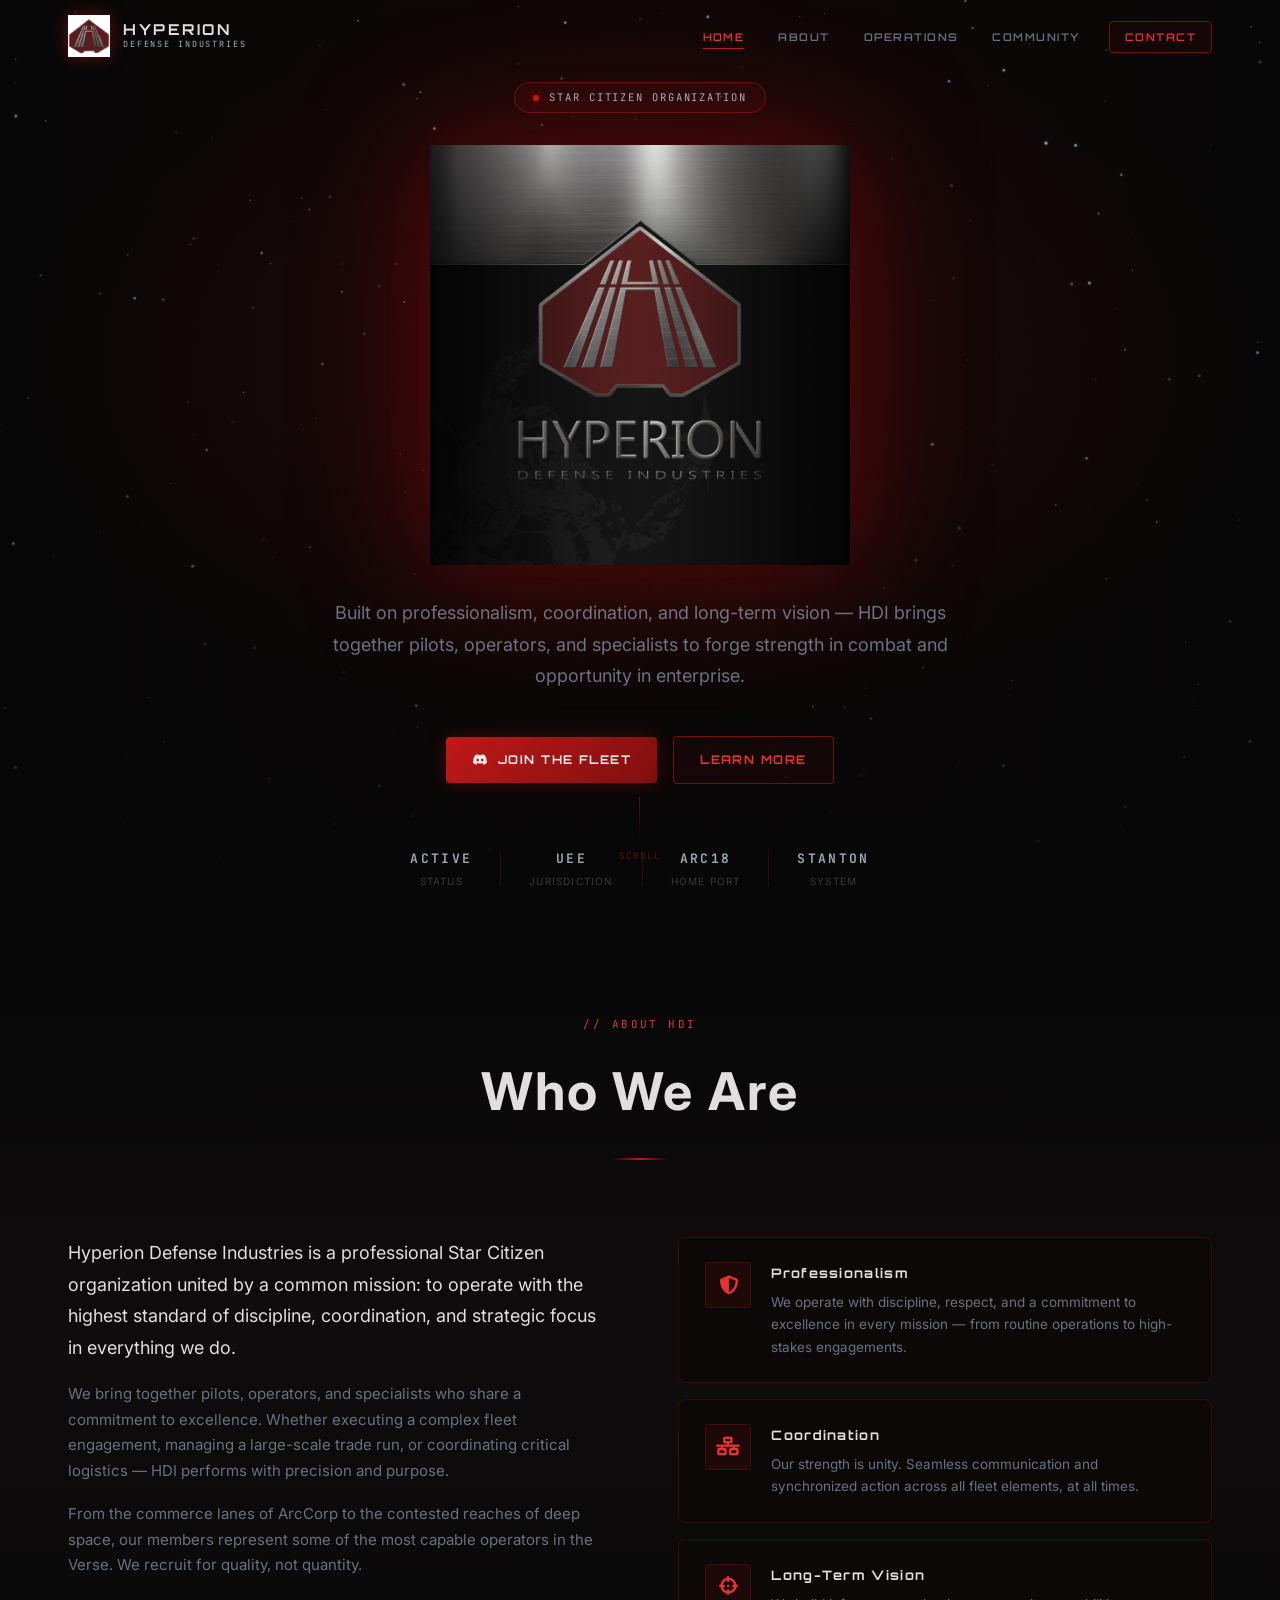
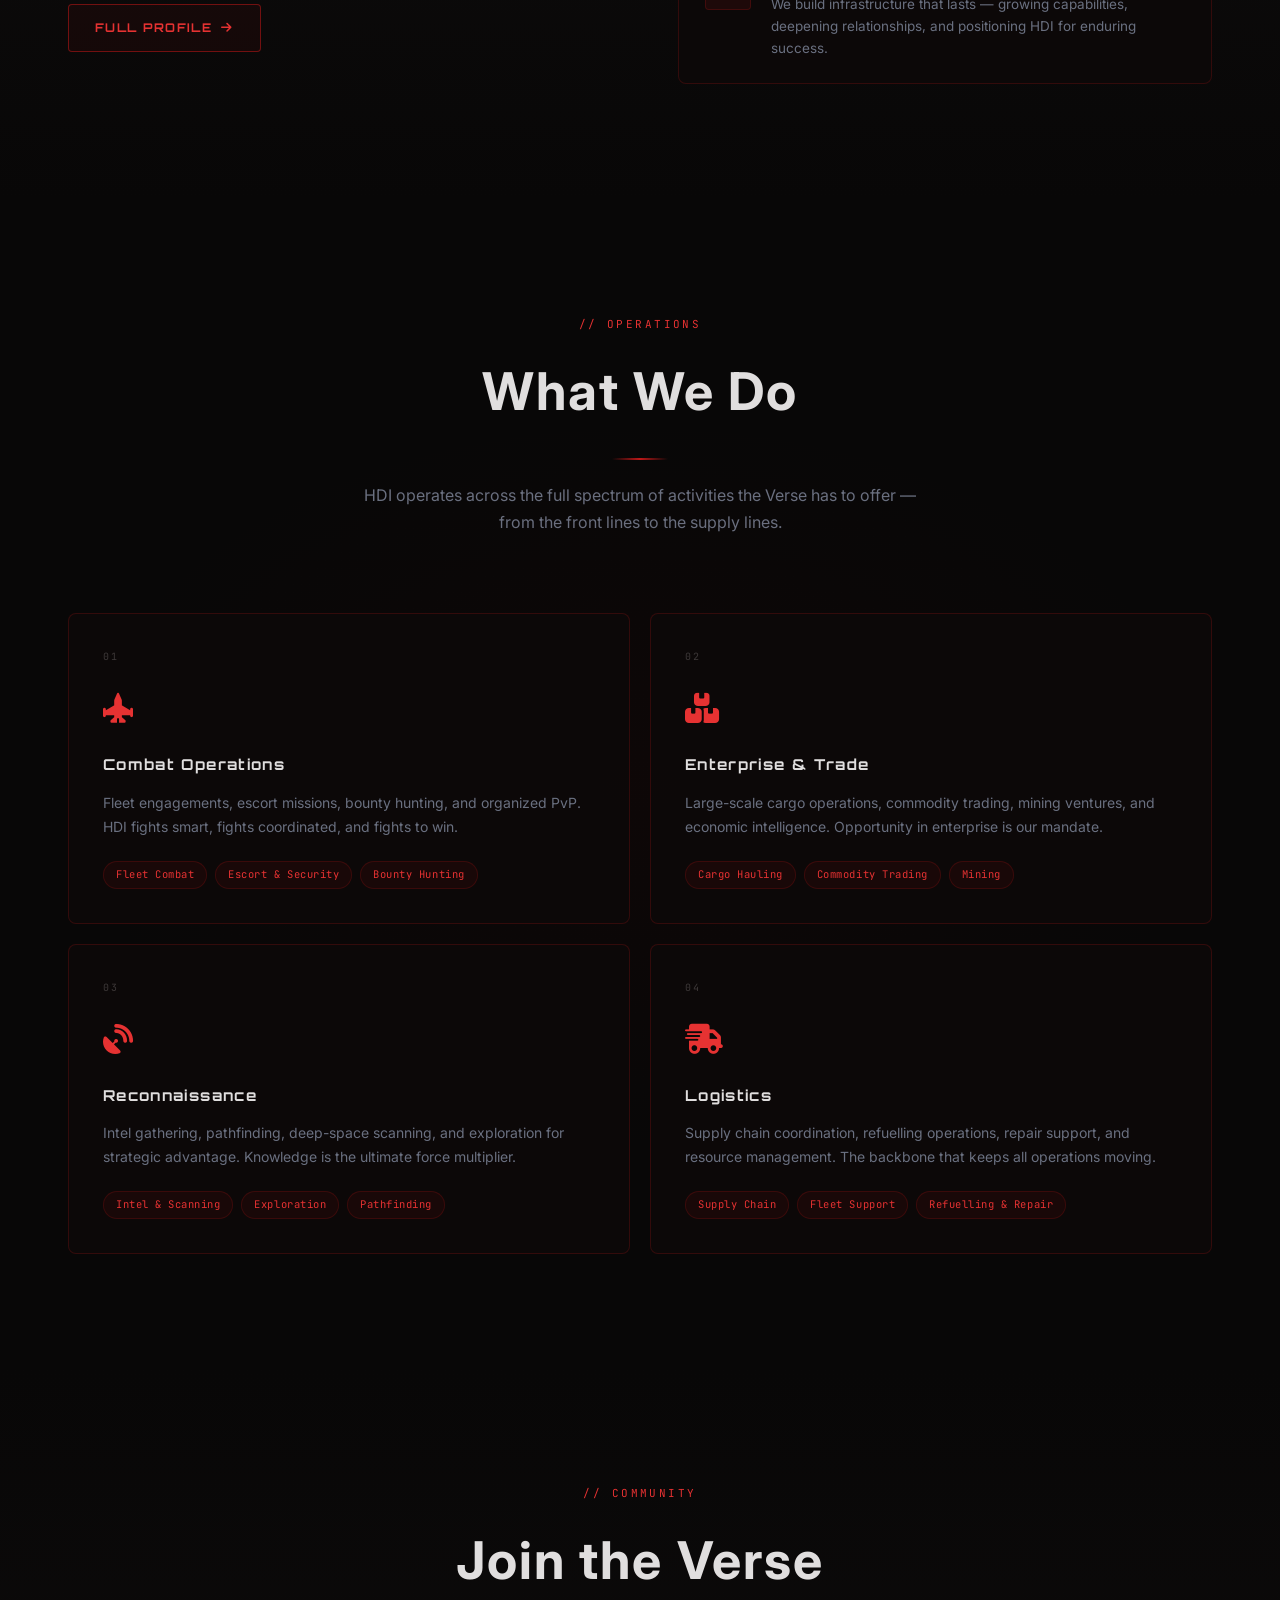
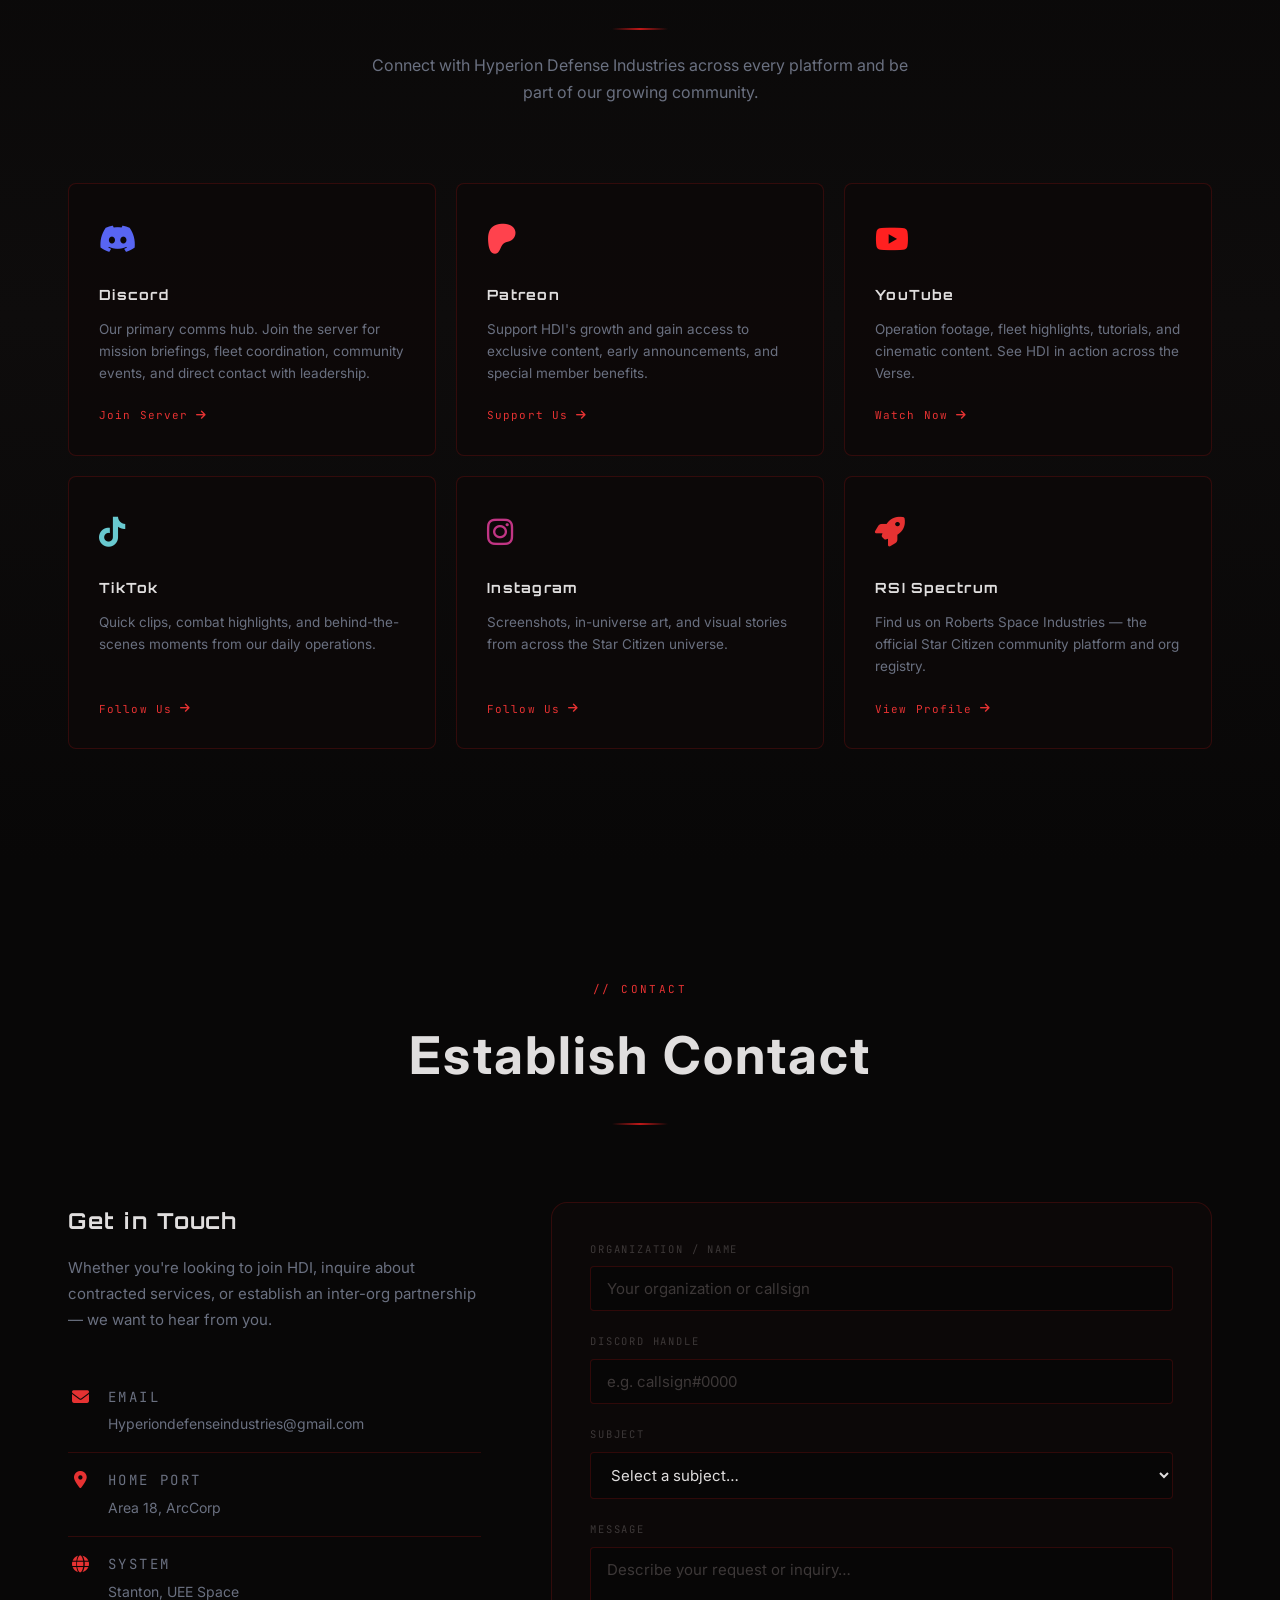
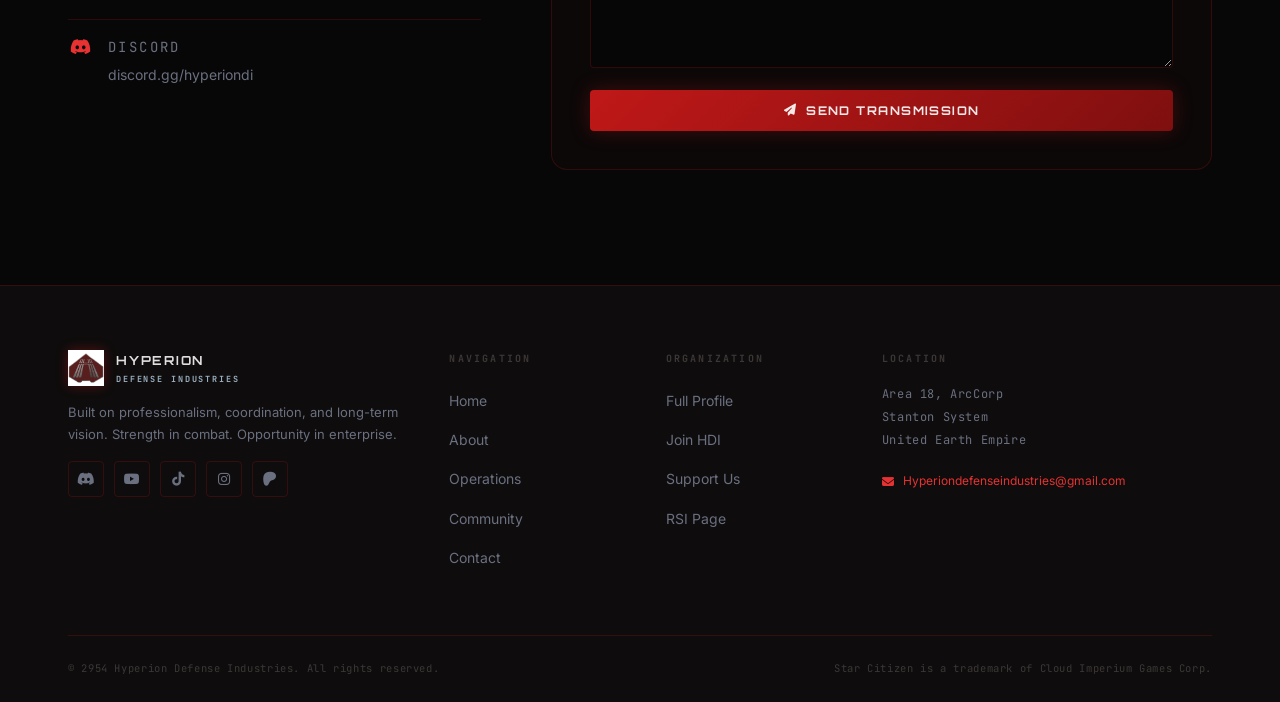
==== commit 977e541b: "Integrate real brand images throughout site - Hero: replace text h1 with hyperion.png (full logo com" ====
--- a/index.html
+++ b/index.html
@@ -30,7 +30,7 @@
 
       <a href="index.html" class="navbar-brand" aria-label="Hyperion Defense Industries Home">
         <div class="brand-icon">
-          <img src="assets/images/hdi-logo.png" alt="HDI Badge" width="42" height="42"
+          <img src="assets/hyperionsolo.png" alt="HDI Badge" width="42" height="42"
                onerror="this.style.display='none';this.nextElementSibling.style.display='block';" />
           <svg width="38" height="38" viewBox="0 0 40 40" fill="none" aria-hidden="true" style="display:none">
             <path d="M20,2 L34,9.5 L34,29.5 L20,38 L6,29.5 L6,9.5 Z"
@@ -86,11 +86,9 @@
           <span>STAR CITIZEN ORGANIZATION</span>
         </div>
 
-        <h1 class="hero-title">
-          <span class="title-line">HYPERION</span>
-          <span class="title-line accent">DEFENSE</span>
-          <span class="title-line">INDUSTRIES</span>
-        </h1>
+        <div class="hero-logo">
+          <img src="assets/hyperion.png" alt="Hyperion Defense Industries" />
+        </div>
 
         <p class="hero-tagline">
           Built on professionalism, coordination, and long-term vision — HDI brings
@@ -465,7 +463,7 @@
 
         <div class="footer-brand">
           <a href="index.html" class="footer-logo" aria-label="HDI Home">
-            <img src="assets/images/hdi-logo.png" alt="HDI" width="36" height="36"
+            <img src="assets/hyperionsolo.png" alt="HDI" width="36" height="36"
                  onerror="this.style.display='none';this.nextElementSibling.style.display='block';" />
             <svg width="32" height="32" viewBox="0 0 40 40" fill="none" aria-hidden="true" style="display:none">
               <path d="M20,2 L34,9.5 L34,29.5 L20,38 L6,29.5 L6,9.5 Z"
--- a/assets/css/style.css
+++ b/assets/css/style.css
@@ -278,6 +278,20 @@
 }
 .nav-mobile-overlay .nav-link:last-child { border-bottom: none; }
 
+/* --- HERO LOGO --- */
+.hero-logo {
+  width: clamp(260px, 38vw, 420px);
+  margin: 0 auto 32px;
+}
+
+.hero-logo img {
+  width: 100%;
+  height: auto;
+  display: block;
+  mix-blend-mode: screen;
+  filter: drop-shadow(0 0 60px rgba(120, 8, 8, 0.75));
+}
+
 /* --- HERO --- */
 .hero {
   position: relative;
@@ -789,12 +803,30 @@
   text-align: center;
   overflow: hidden;
 }
+
+.page-hero-bg {
+  position: absolute;
+  inset: 0;
+  z-index: 0;
+}
+
+.page-hero-bg img {
+  width: 100%;
+  height: 100%;
+  object-fit: cover;
+  object-position: center;
+  opacity: 0.28;
+  mix-blend-mode: screen;
+}
+
 .page-hero::before {
   content: '';
-  position: absolute; inset: 0;
-  background: radial-gradient(ellipse 80% 80% at 50% 0%, rgba(100, 8, 8, 0.18) 0%, transparent 65%);
-}
-.page-hero-content { position: relative; z-index: 1; }
+  position: absolute; inset: 0; z-index: 1;
+  background:
+    radial-gradient(ellipse 80% 80% at 50% 0%, rgba(100, 8, 8, 0.22) 0%, transparent 65%),
+    linear-gradient(to bottom, rgba(8,7,7,0.3) 0%, rgba(8,7,7,0.7) 80%, var(--bg-primary) 100%);
+}
+.page-hero-content { position: relative; z-index: 2; }
 .page-hero h1 { font-size: clamp(32px, 5vw, 60px); letter-spacing: 0.08em; margin-bottom: 20px; }
 .page-hero p { font-size: clamp(15px, 2vw, 18px); color: var(--text-secondary); max-width: 600px; margin: 0 auto; }
 
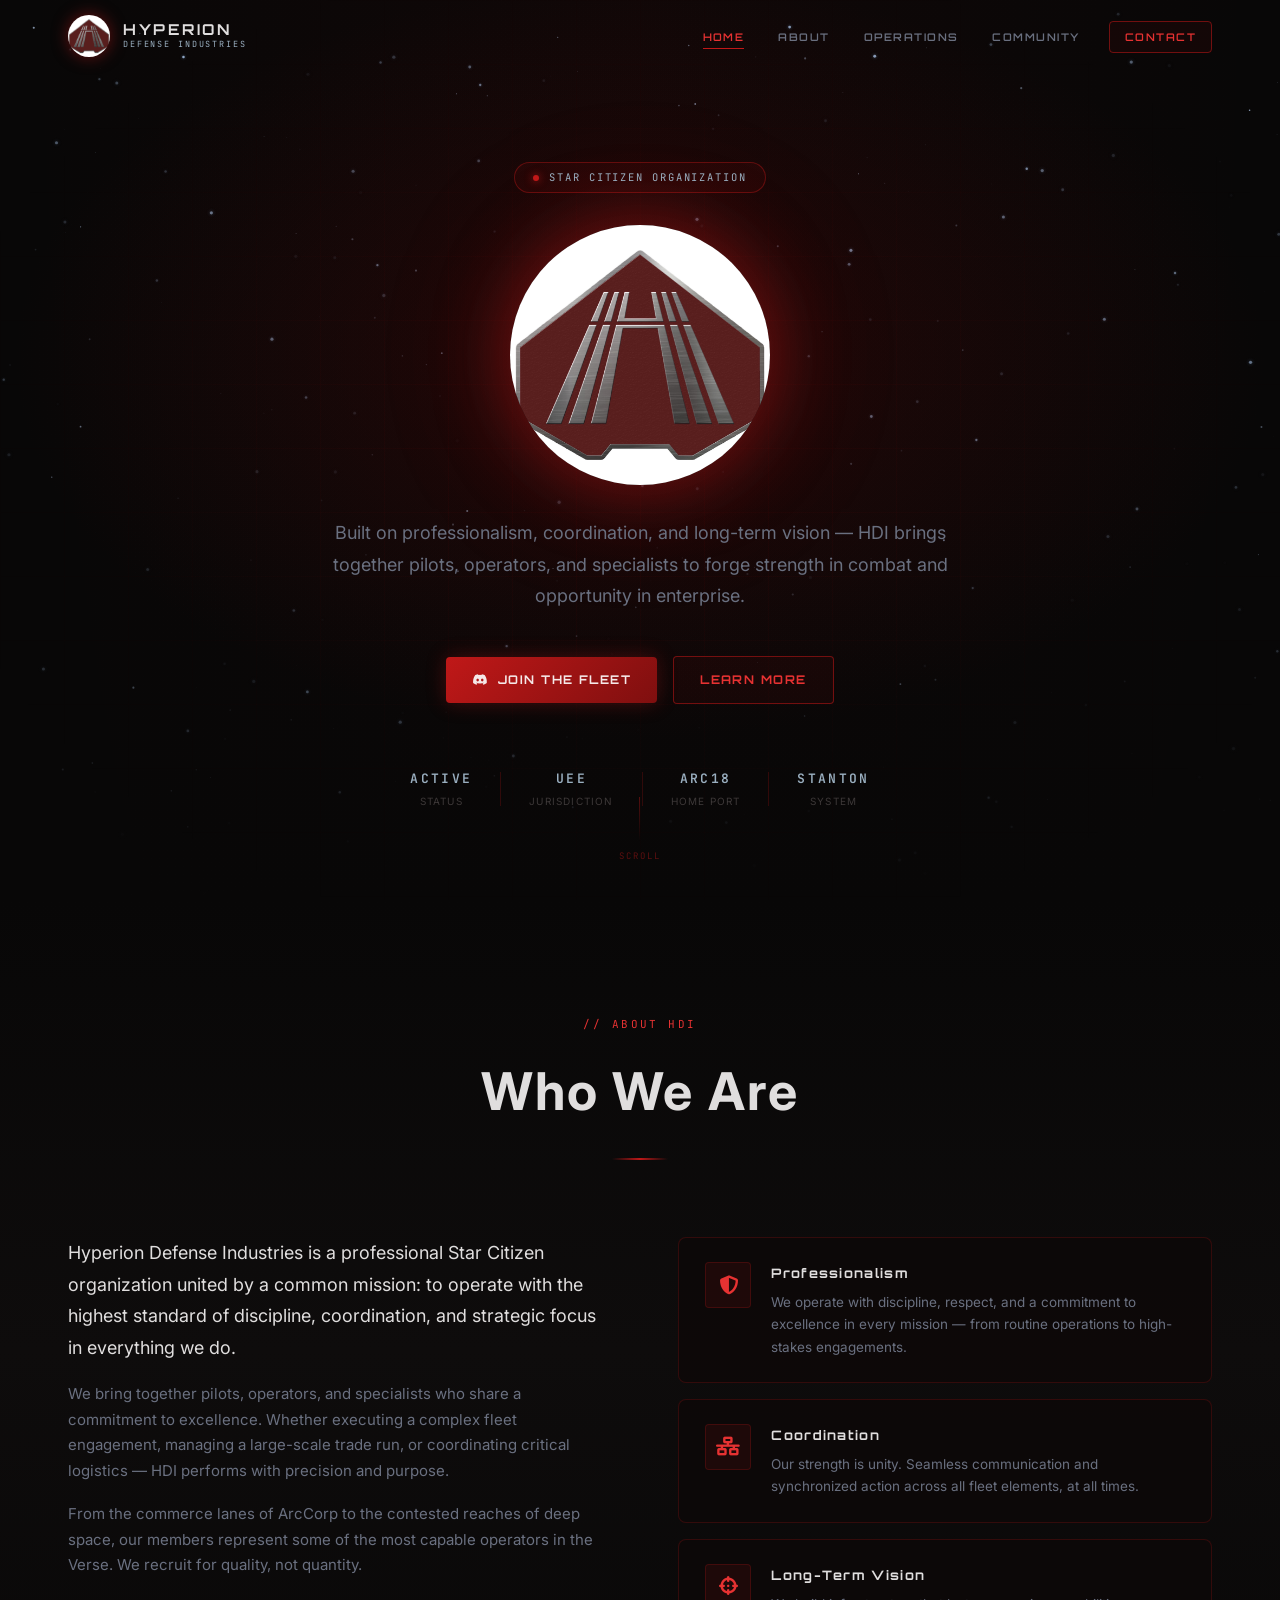
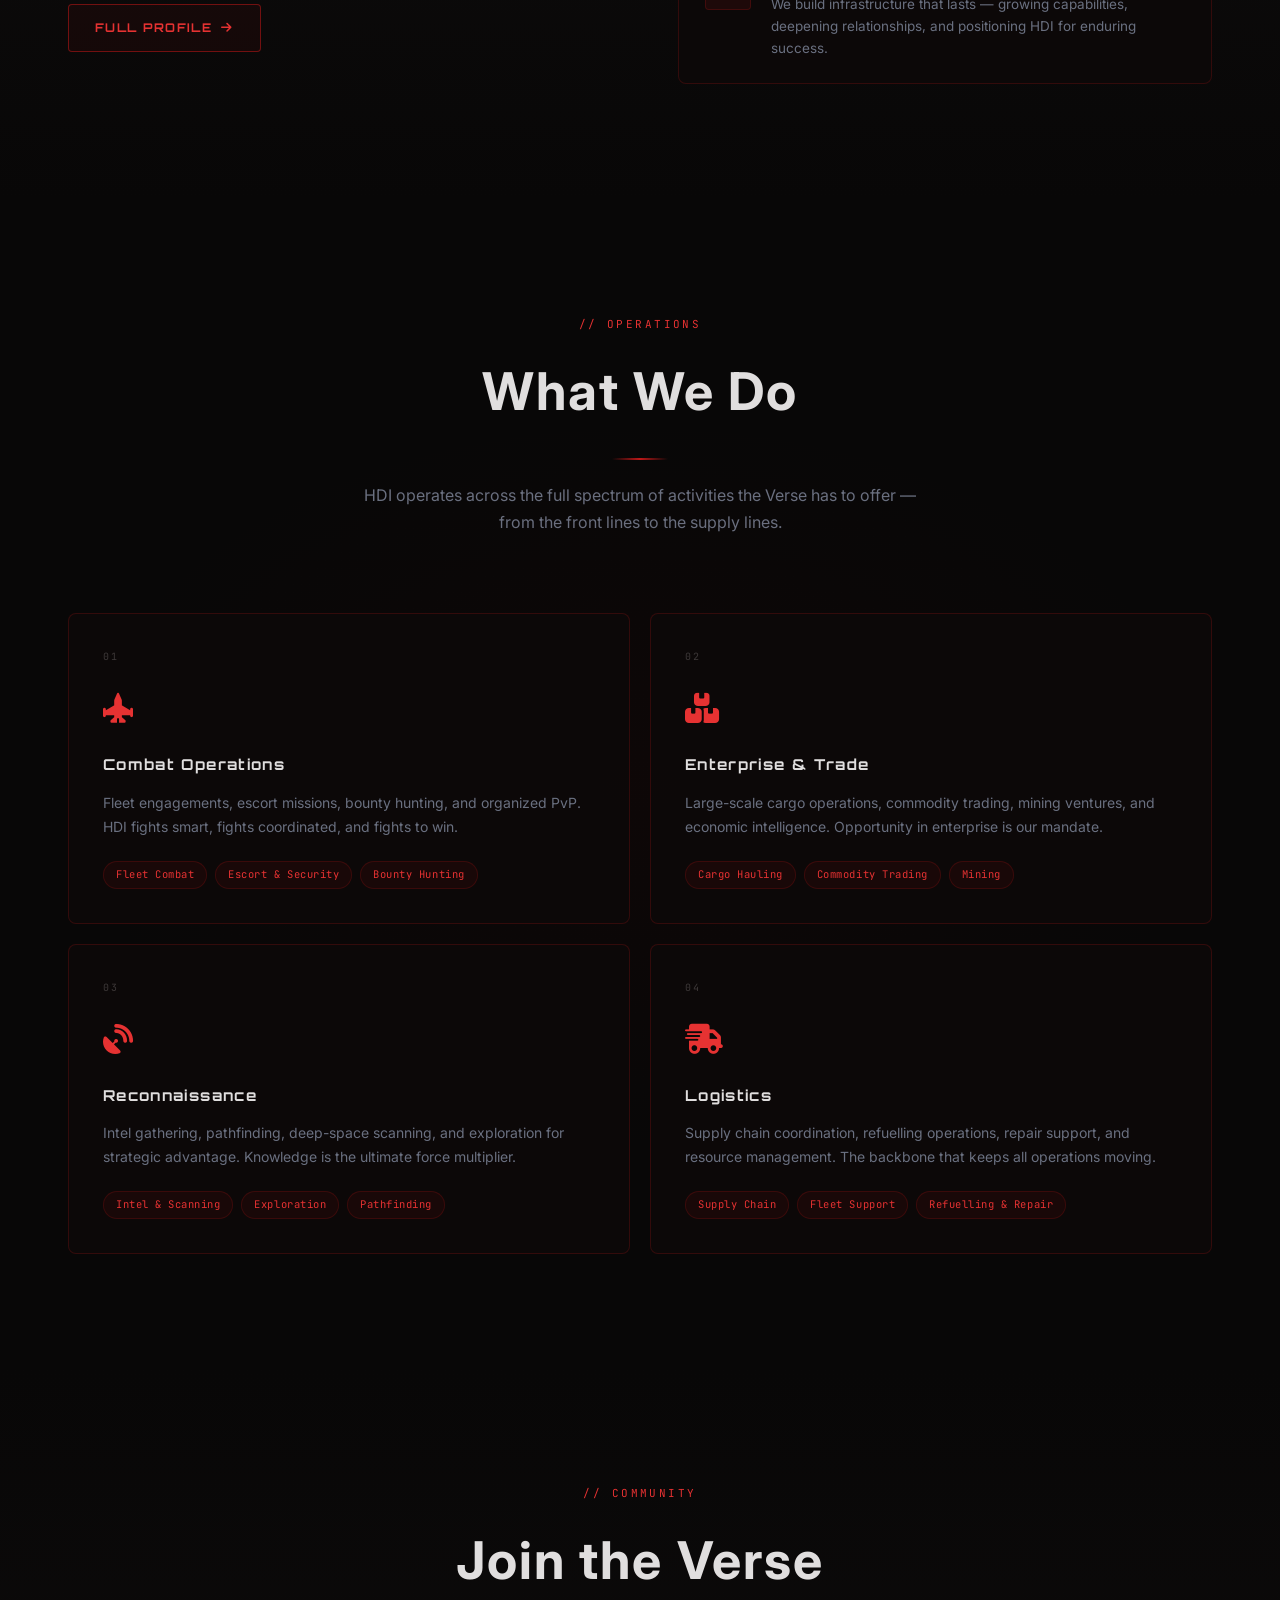
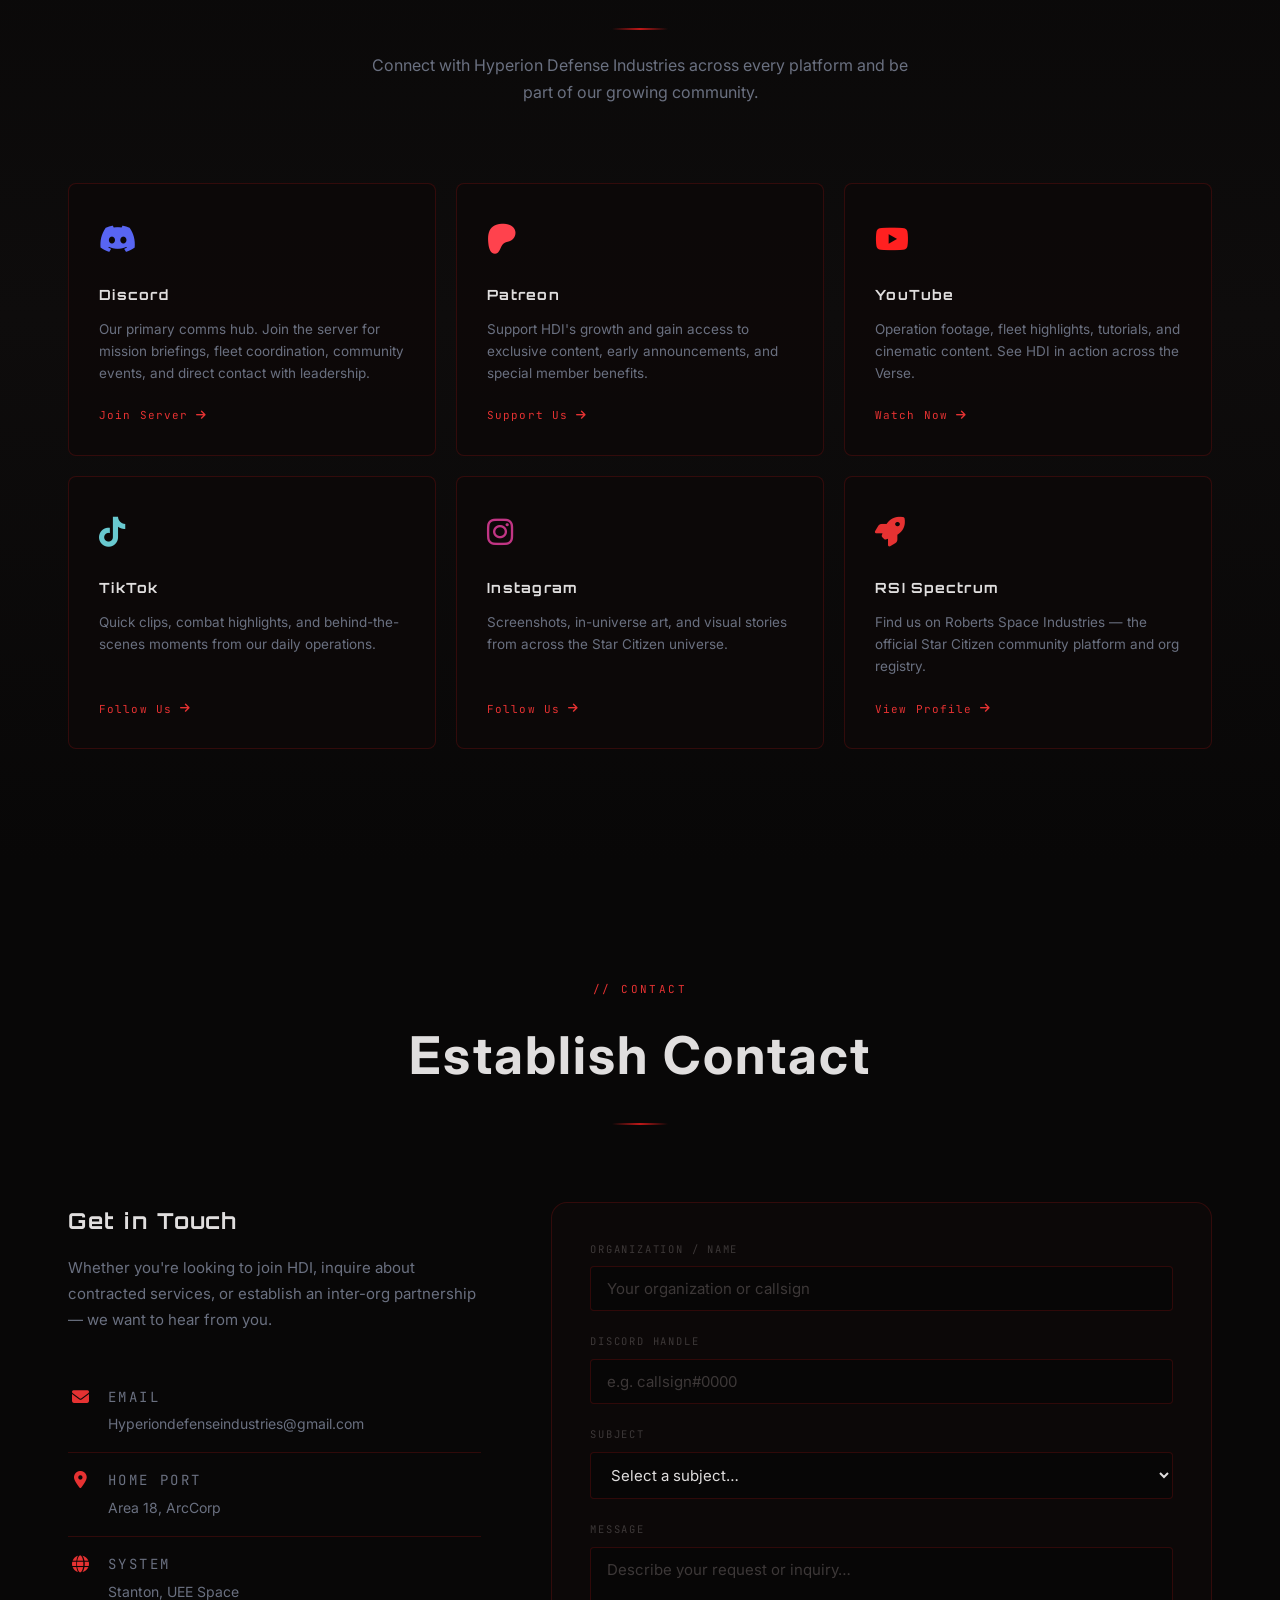
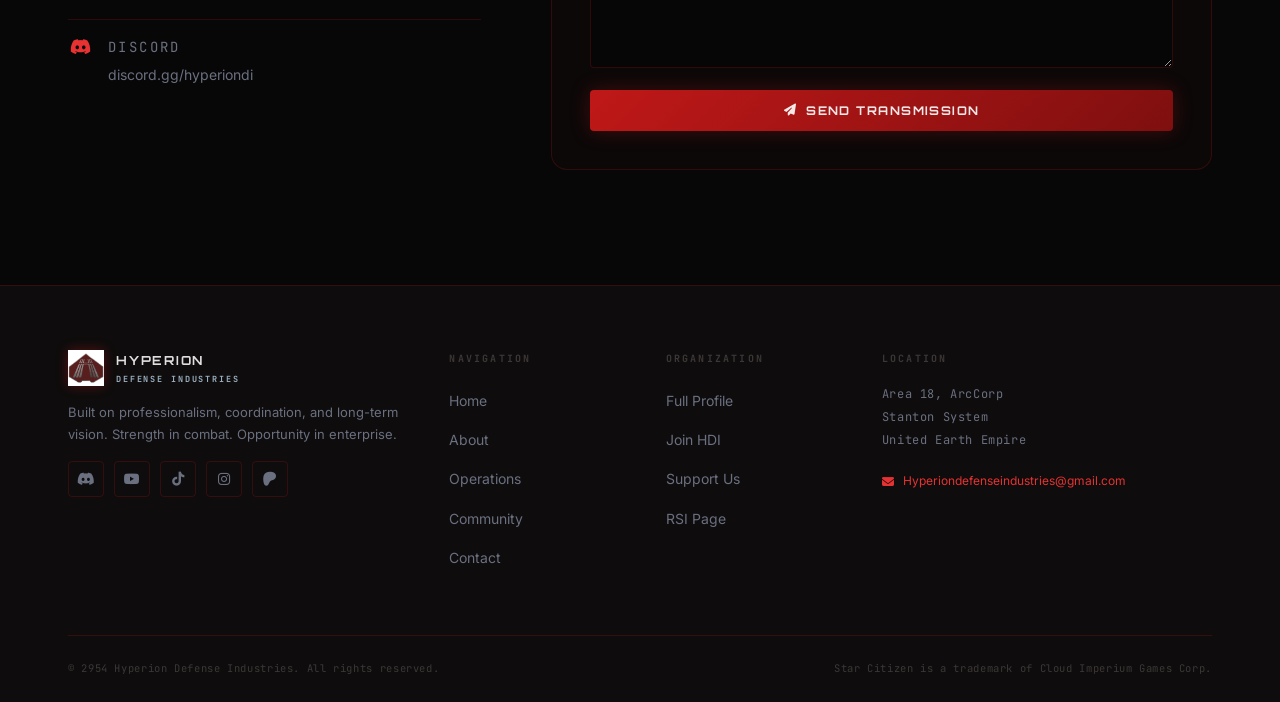
==== commit 3079994c: "Use only hyperionsolo.png (new untitled design badge) - Hero: switch from hyperion.png to hyperionso" ====
--- a/index.html
+++ b/index.html
@@ -87,7 +87,7 @@
         </div>
 
         <div class="hero-logo">
-          <img src="assets/hyperion.png" alt="Hyperion Defense Industries" />
+          <img src="assets/hyperionsolo.png" alt="Hyperion Defense Industries" />
         </div>
 
         <p class="hero-tagline">
--- a/assets/css/style.css
+++ b/assets/css/style.css
@@ -173,7 +173,8 @@
 .brand-icon svg {
   display: block;
   filter: drop-shadow(0 0 8px rgba(192, 24, 24, 0.5));
-  object-fit: contain;
+  object-fit: cover;
+  border-radius: 50%;
 }
 
 .brand-text { display: flex; flex-direction: column; }
@@ -280,16 +281,19 @@
 
 /* --- HERO LOGO --- */
 .hero-logo {
-  width: clamp(260px, 38vw, 420px);
+  width: clamp(180px, 26vw, 260px);
+  aspect-ratio: 1;
+  border-radius: 50%;
+  overflow: hidden;
   margin: 0 auto 32px;
+  box-shadow: 0 0 70px rgba(192, 24, 24, 0.5), 0 0 140px rgba(192, 24, 24, 0.2);
 }
 
 .hero-logo img {
   width: 100%;
-  height: auto;
+  height: 100%;
+  object-fit: cover;
   display: block;
-  mix-blend-mode: screen;
-  filter: drop-shadow(0 0 60px rgba(120, 8, 8, 0.75));
 }
 
 /* --- HERO --- */
@@ -804,20 +808,6 @@
   overflow: hidden;
 }
 
-.page-hero-bg {
-  position: absolute;
-  inset: 0;
-  z-index: 0;
-}
-
-.page-hero-bg img {
-  width: 100%;
-  height: 100%;
-  object-fit: cover;
-  object-position: center;
-  opacity: 0.28;
-  mix-blend-mode: screen;
-}
 
 .page-hero::before {
   content: '';
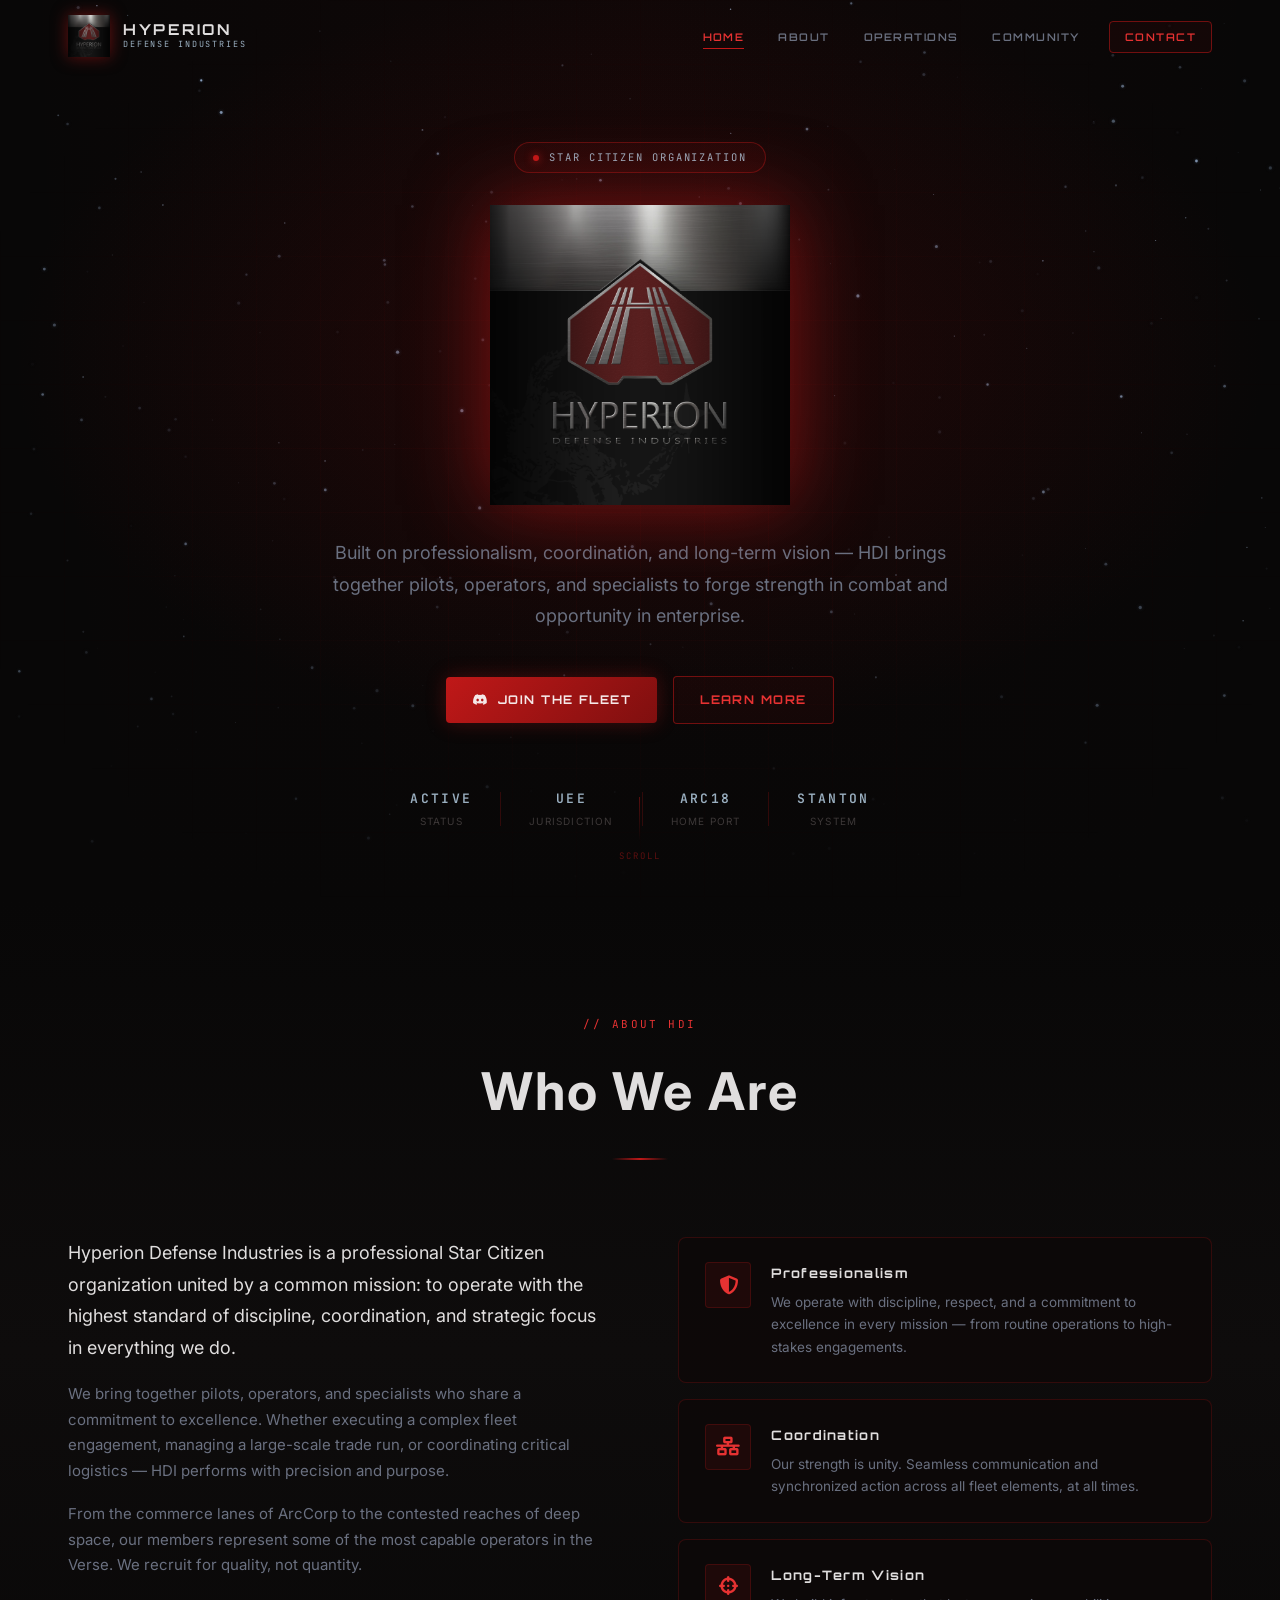
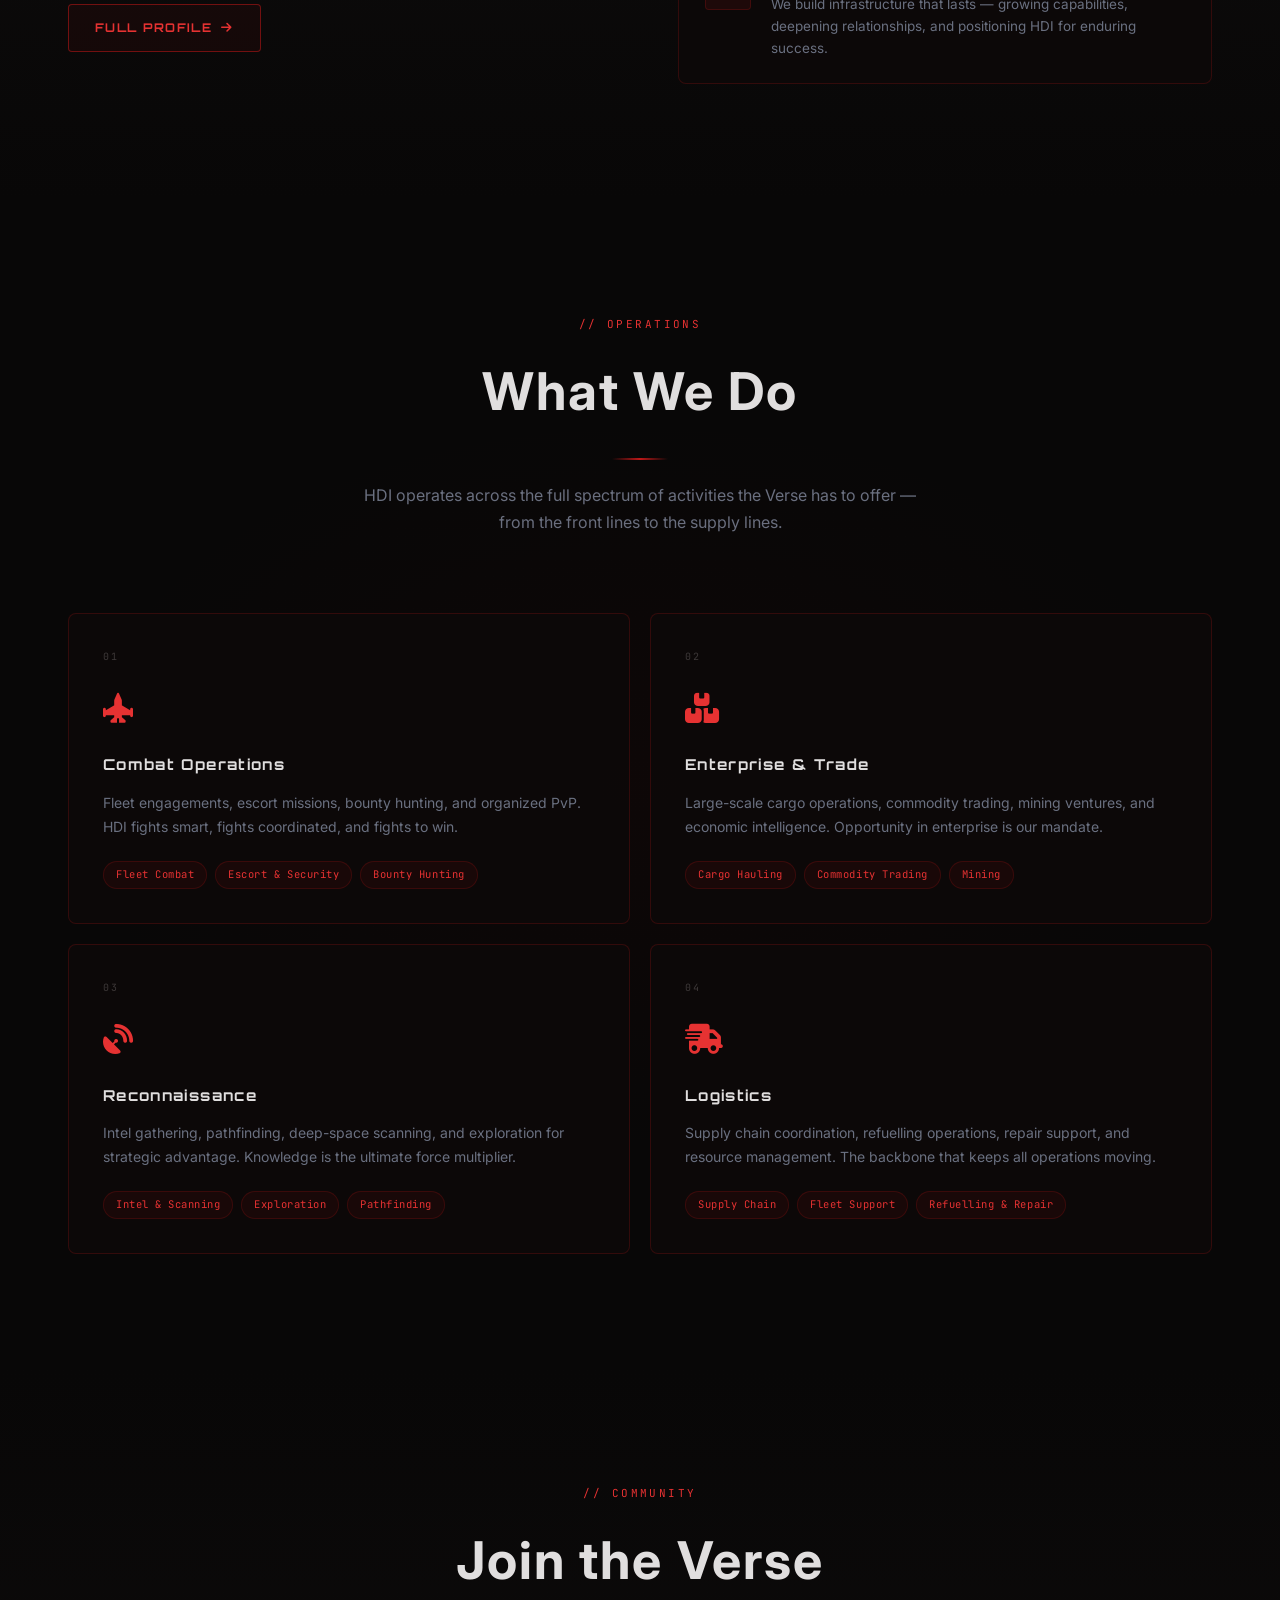
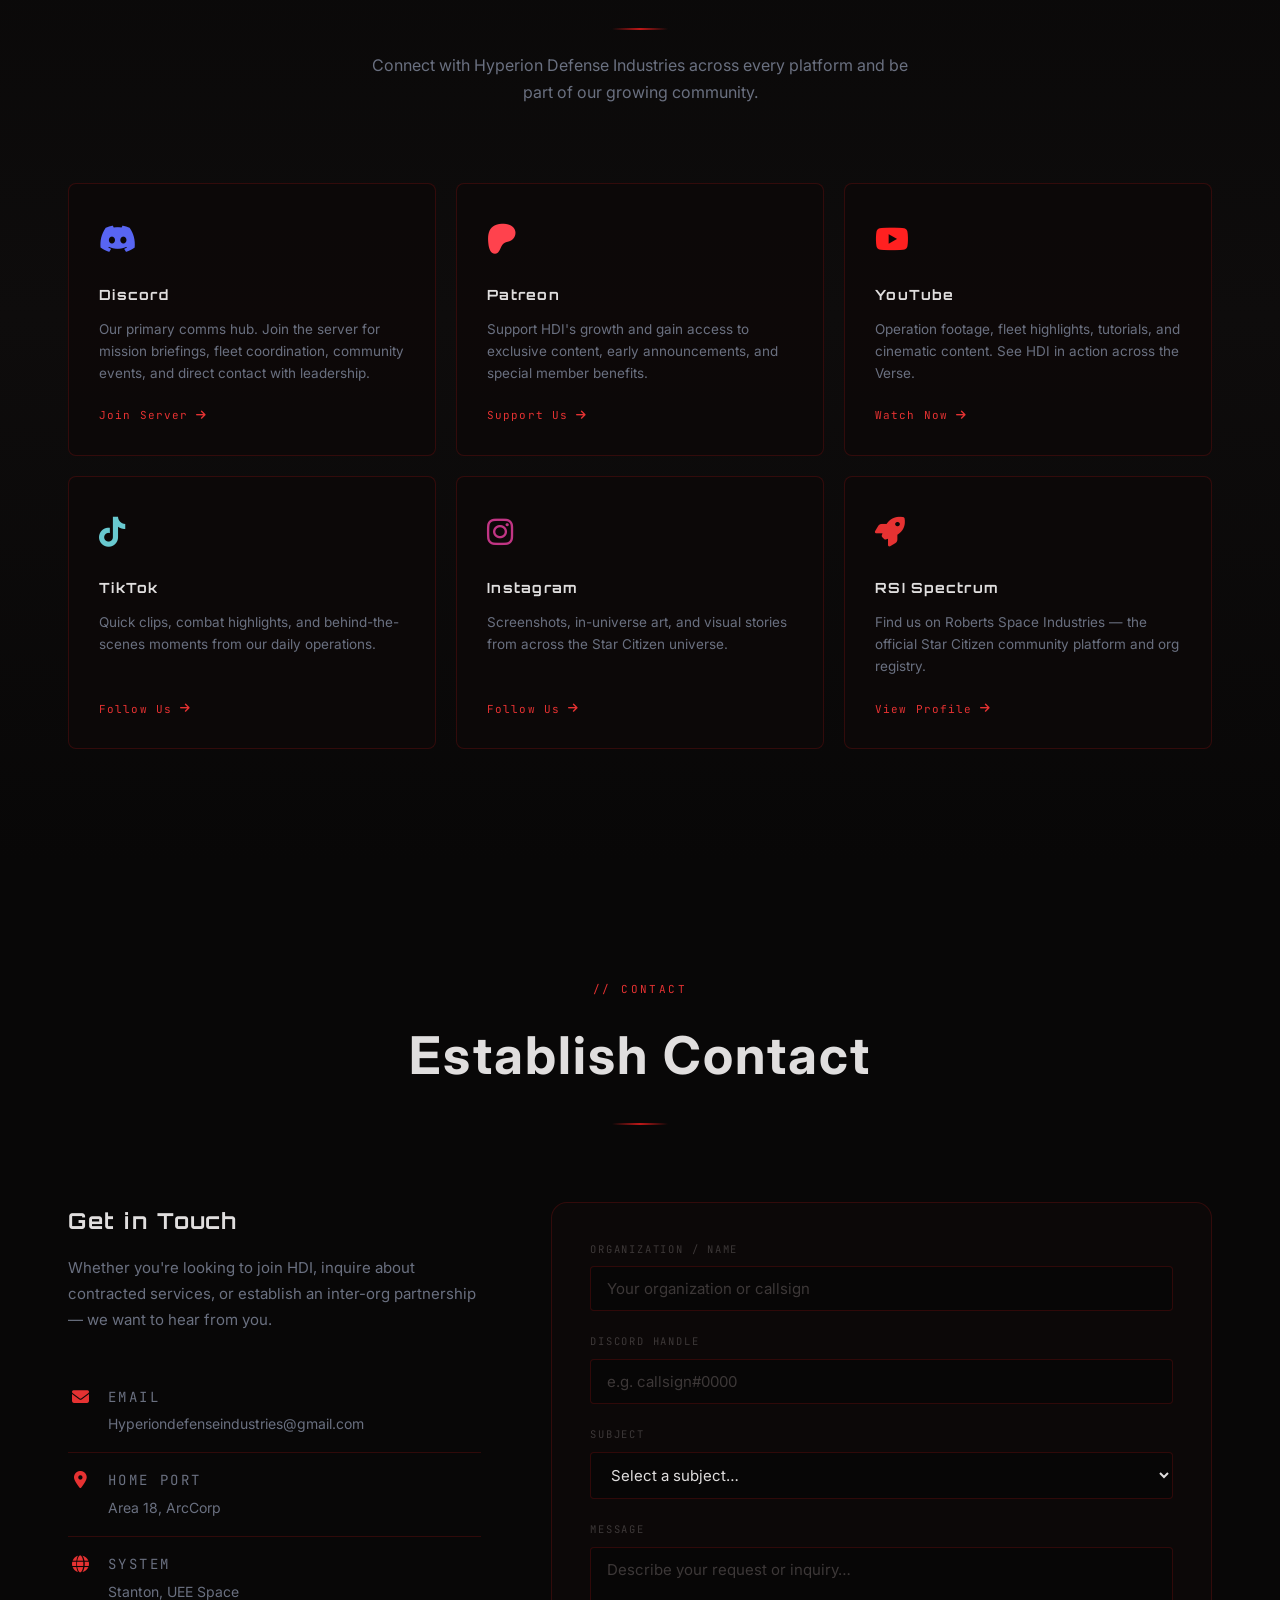
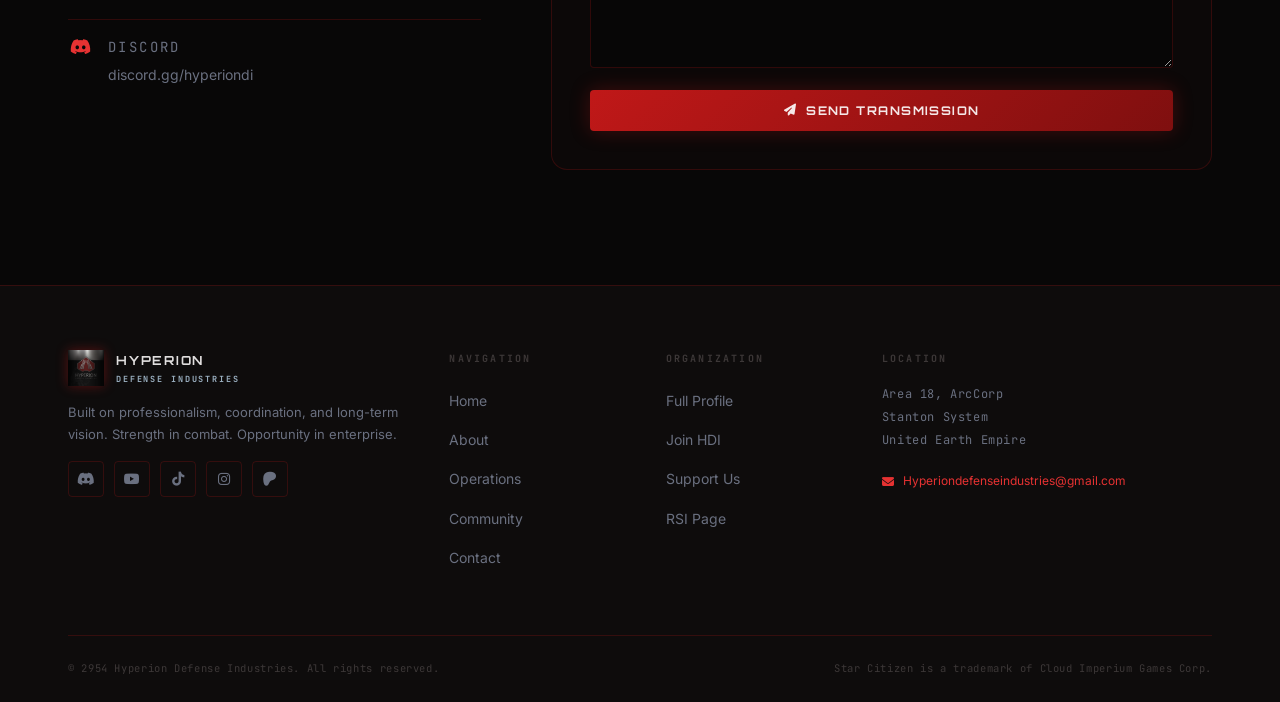
==== commit b32e5238: "Switch to hyperion.png (transparent bg untitled design) Use hyperion.png everywhere — hero, nav, and" ====
--- a/index.html
+++ b/index.html
@@ -30,7 +30,7 @@
 
       <a href="index.html" class="navbar-brand" aria-label="Hyperion Defense Industries Home">
         <div class="brand-icon">
-          <img src="assets/hyperionsolo.png" alt="HDI Badge" width="42" height="42"
+          <img src="assets/hyperion.png" alt="HDI Badge" width="42" height="42"
                onerror="this.style.display='none';this.nextElementSibling.style.display='block';" />
           <svg width="38" height="38" viewBox="0 0 40 40" fill="none" aria-hidden="true" style="display:none">
             <path d="M20,2 L34,9.5 L34,29.5 L20,38 L6,29.5 L6,9.5 Z"
@@ -87,7 +87,7 @@
         </div>
 
         <div class="hero-logo">
-          <img src="assets/hyperionsolo.png" alt="Hyperion Defense Industries" />
+          <img src="assets/hyperion.png" alt="Hyperion Defense Industries" />
         </div>
 
         <p class="hero-tagline">
@@ -463,7 +463,7 @@
 
         <div class="footer-brand">
           <a href="index.html" class="footer-logo" aria-label="HDI Home">
-            <img src="assets/hyperionsolo.png" alt="HDI" width="36" height="36"
+            <img src="assets/hyperion.png" alt="HDI" width="36" height="36"
                  onerror="this.style.display='none';this.nextElementSibling.style.display='block';" />
             <svg width="32" height="32" viewBox="0 0 40 40" fill="none" aria-hidden="true" style="display:none">
               <path d="M20,2 L34,9.5 L34,29.5 L20,38 L6,29.5 L6,9.5 Z"
--- a/assets/css/style.css
+++ b/assets/css/style.css
@@ -173,8 +173,7 @@
 .brand-icon svg {
   display: block;
   filter: drop-shadow(0 0 8px rgba(192, 24, 24, 0.5));
-  object-fit: cover;
-  border-radius: 50%;
+  object-fit: contain;
 }
 
 .brand-text { display: flex; flex-direction: column; }
@@ -281,19 +280,15 @@
 
 /* --- HERO LOGO --- */
 .hero-logo {
-  width: clamp(180px, 26vw, 260px);
-  aspect-ratio: 1;
-  border-radius: 50%;
-  overflow: hidden;
+  width: clamp(200px, 28vw, 300px);
   margin: 0 auto 32px;
-  box-shadow: 0 0 70px rgba(192, 24, 24, 0.5), 0 0 140px rgba(192, 24, 24, 0.2);
 }
 
 .hero-logo img {
   width: 100%;
-  height: 100%;
-  object-fit: cover;
+  height: auto;
   display: block;
+  filter: drop-shadow(0 0 40px rgba(192, 24, 24, 0.6));
 }
 
 /* --- HERO --- */
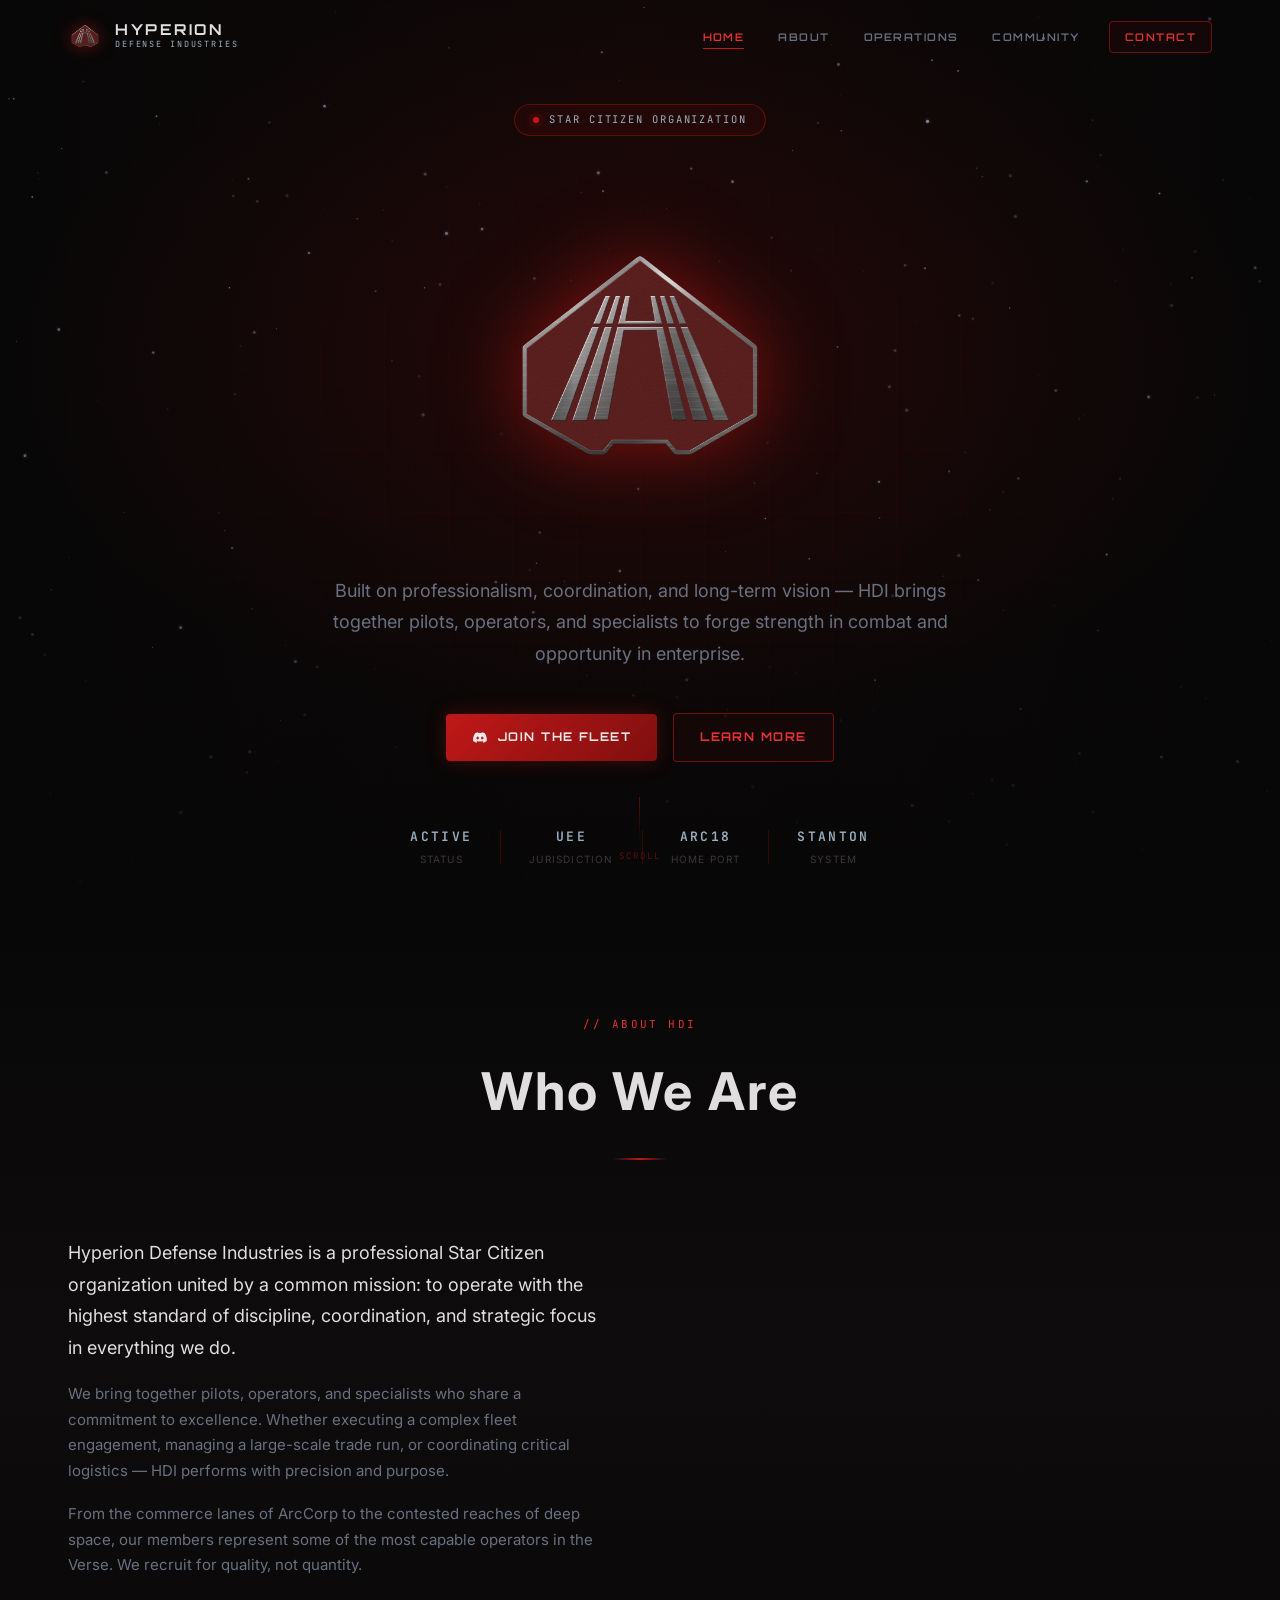
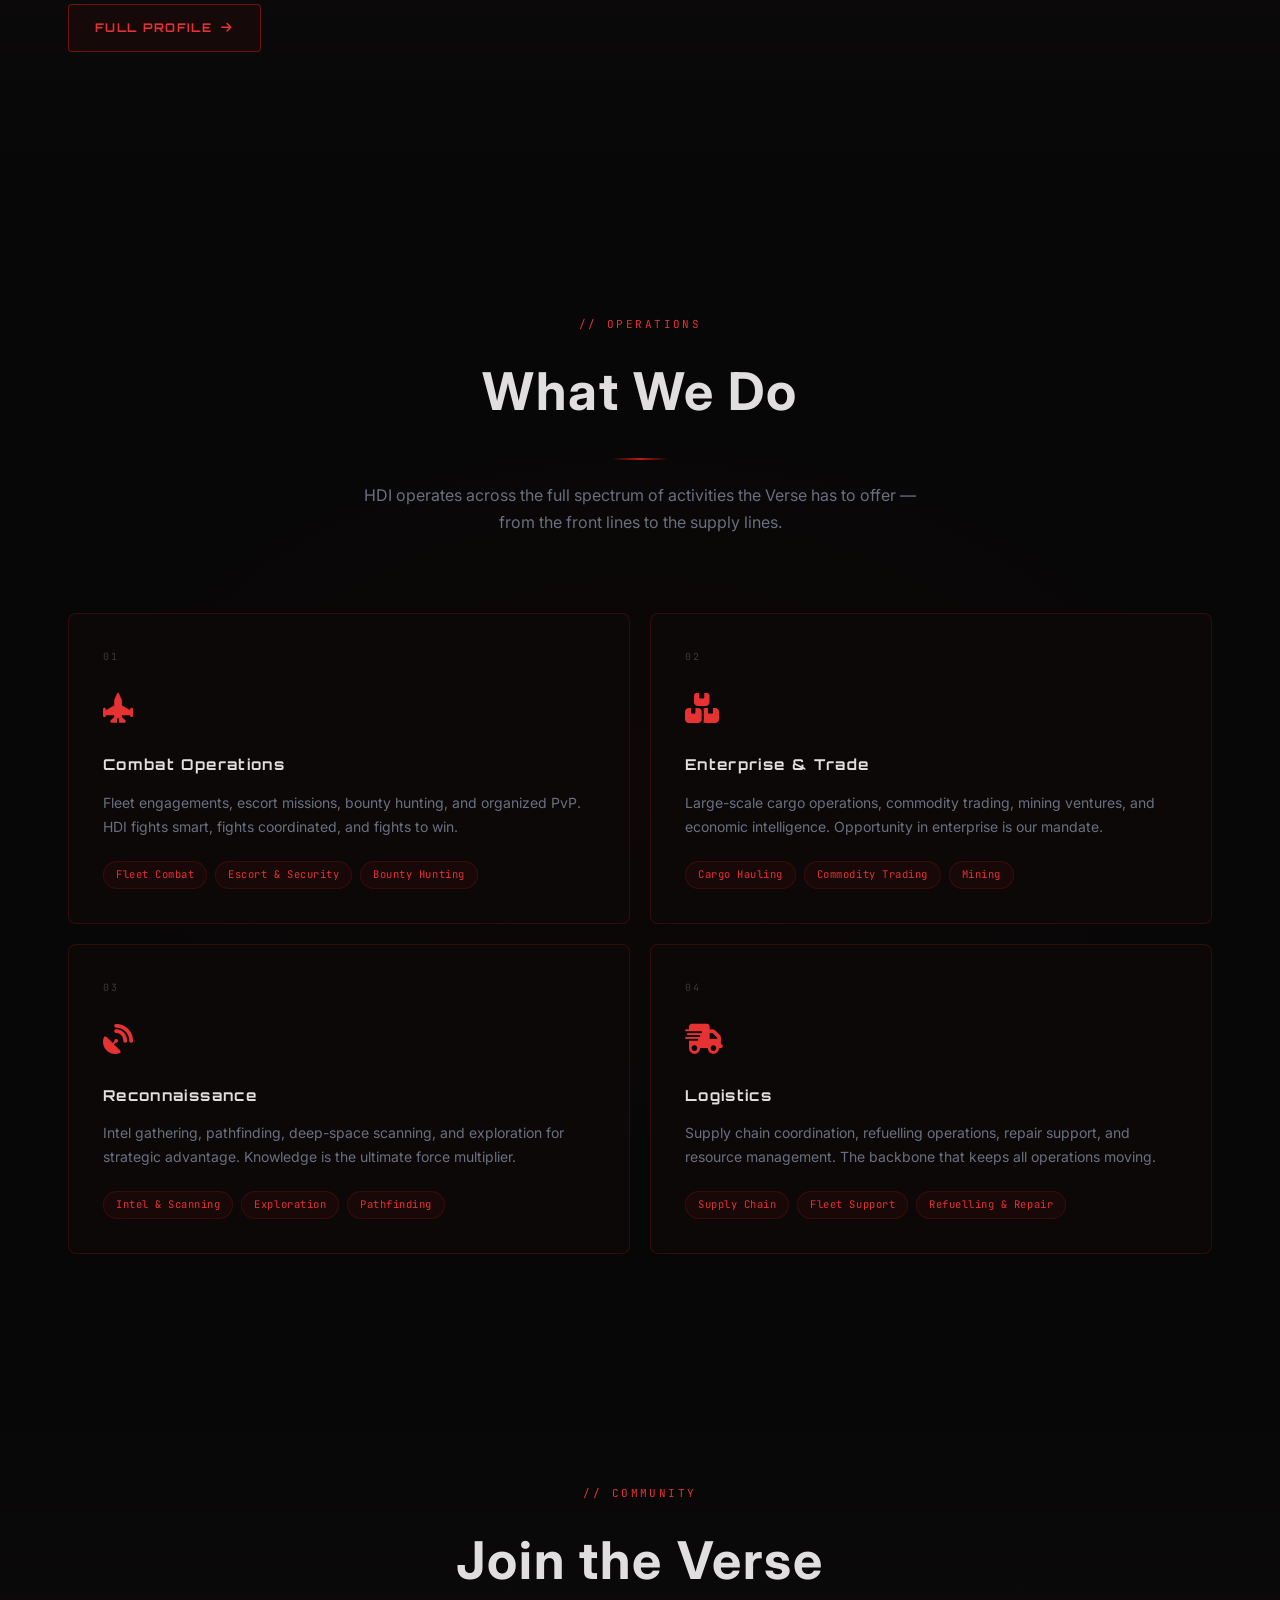
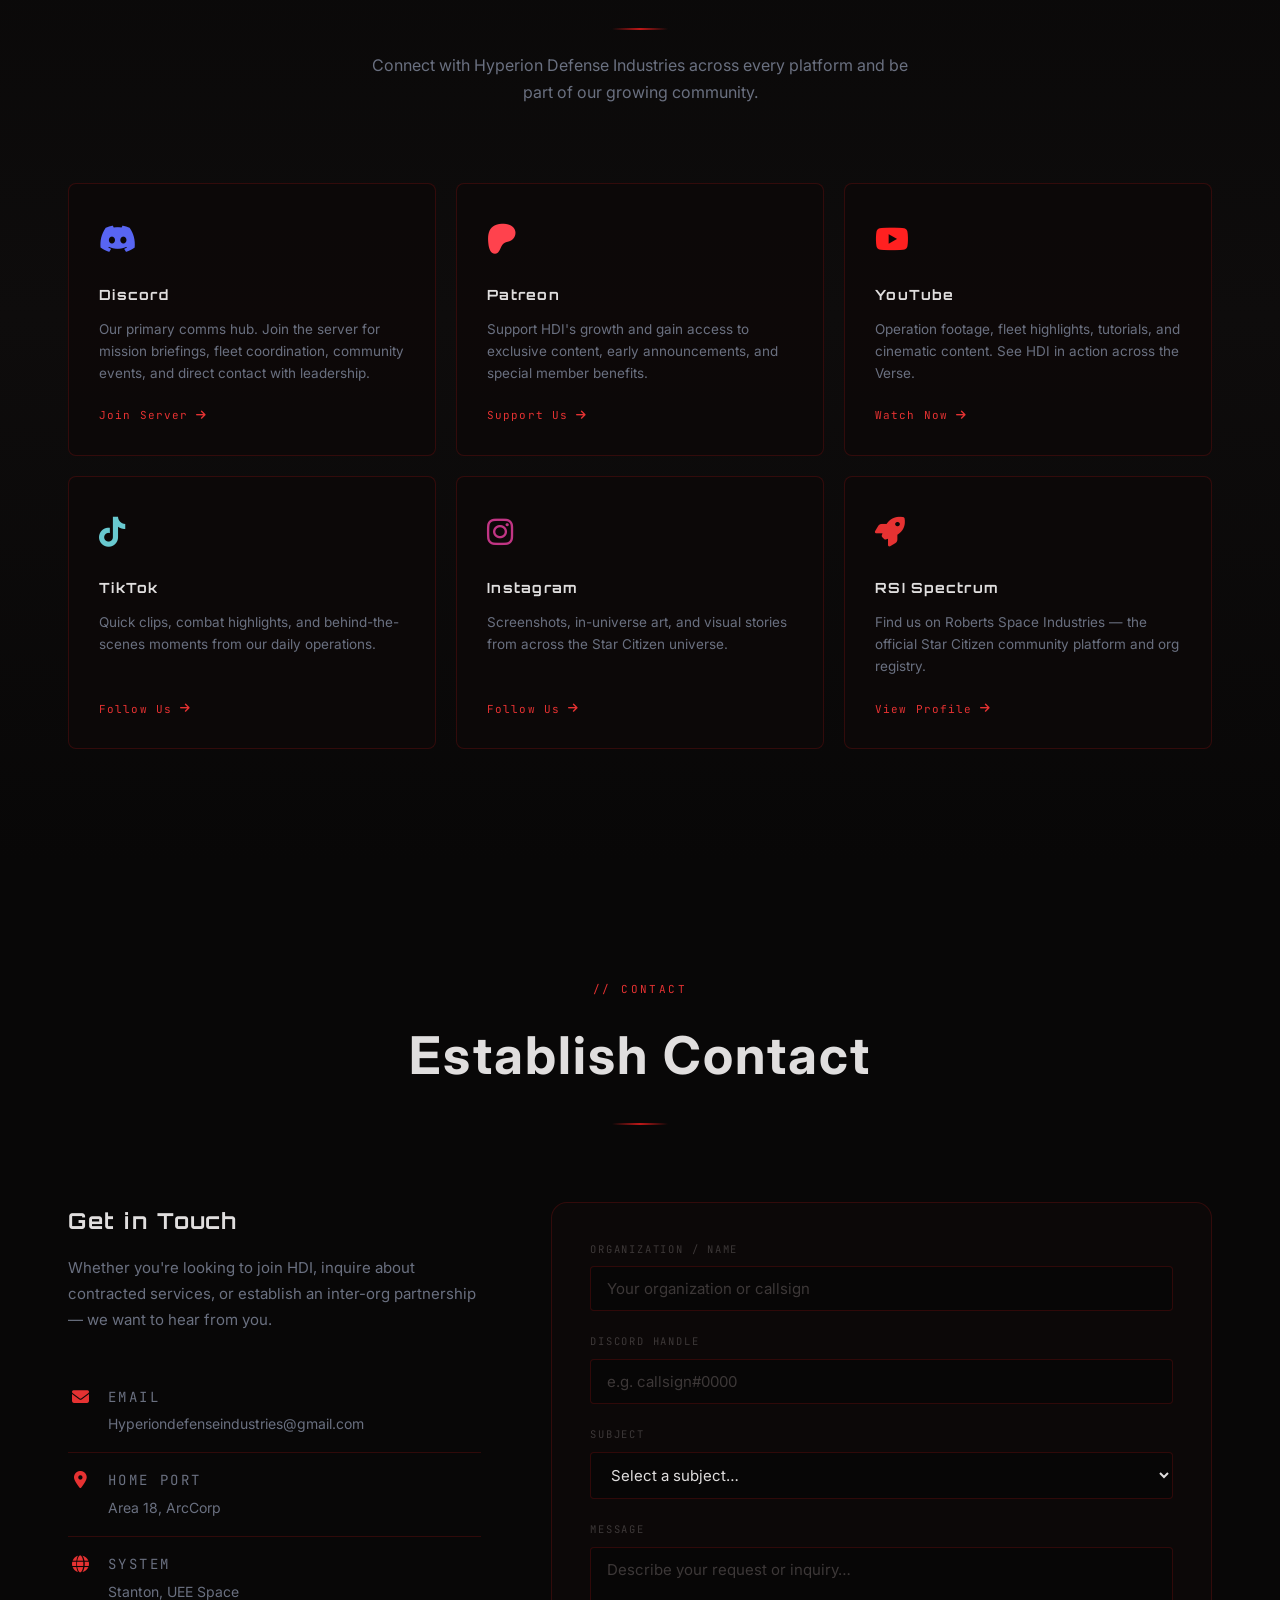
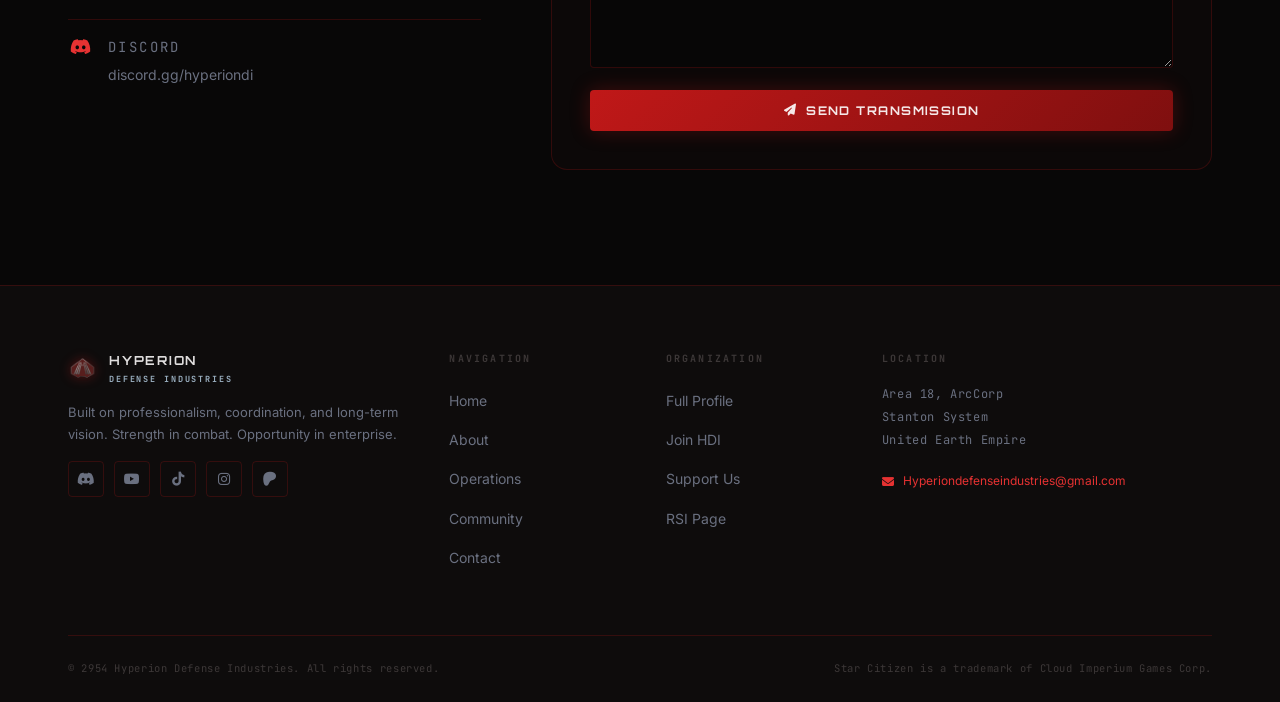
==== commit cf003857: "Use 'Untitled design.png' — the correct new badge image Switch all image references (hero, nav x2, f" ====
--- a/index.html
+++ b/index.html
@@ -30,7 +30,7 @@
 
       <a href="index.html" class="navbar-brand" aria-label="Hyperion Defense Industries Home">
         <div class="brand-icon">
-          <img src="assets/hyperion.png" alt="HDI Badge" width="42" height="42"
+          <img src="assets/Untitled%20design.png" alt="HDI Badge" width="34" height="42"
                onerror="this.style.display='none';this.nextElementSibling.style.display='block';" />
           <svg width="38" height="38" viewBox="0 0 40 40" fill="none" aria-hidden="true" style="display:none">
             <path d="M20,2 L34,9.5 L34,29.5 L20,38 L6,29.5 L6,9.5 Z"
@@ -87,7 +87,7 @@
         </div>
 
         <div class="hero-logo">
-          <img src="assets/hyperion.png" alt="Hyperion Defense Industries" />
+          <img src="assets/Untitled%20design.png" alt="Hyperion Defense Industries" />
         </div>
 
         <p class="hero-tagline">
@@ -463,7 +463,7 @@
 
         <div class="footer-brand">
           <a href="index.html" class="footer-logo" aria-label="HDI Home">
-            <img src="assets/hyperion.png" alt="HDI" width="36" height="36"
+            <img src="assets/Untitled%20design.png" alt="HDI" width="29" height="36"
                  onerror="this.style.display='none';this.nextElementSibling.style.display='block';" />
             <svg width="32" height="32" viewBox="0 0 40 40" fill="none" aria-hidden="true" style="display:none">
               <path d="M20,2 L34,9.5 L34,29.5 L20,38 L6,29.5 L6,9.5 Z"
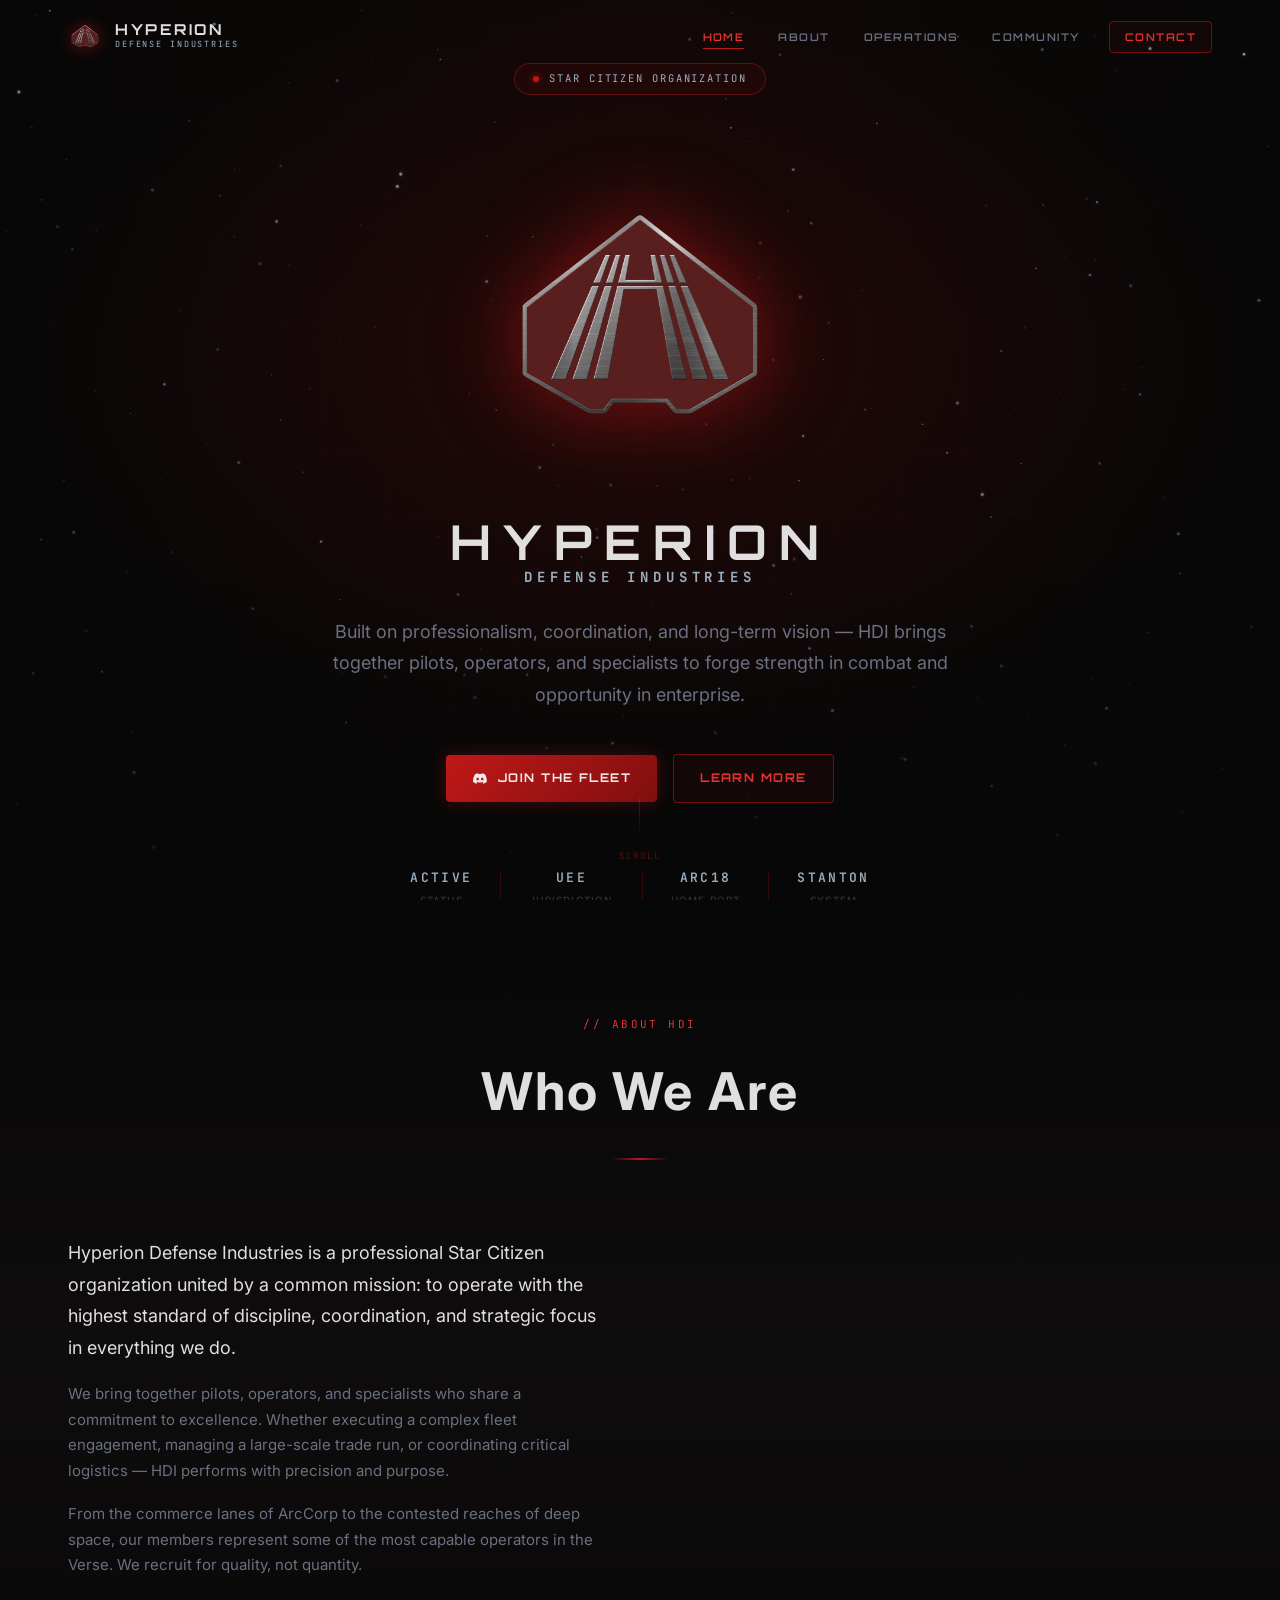
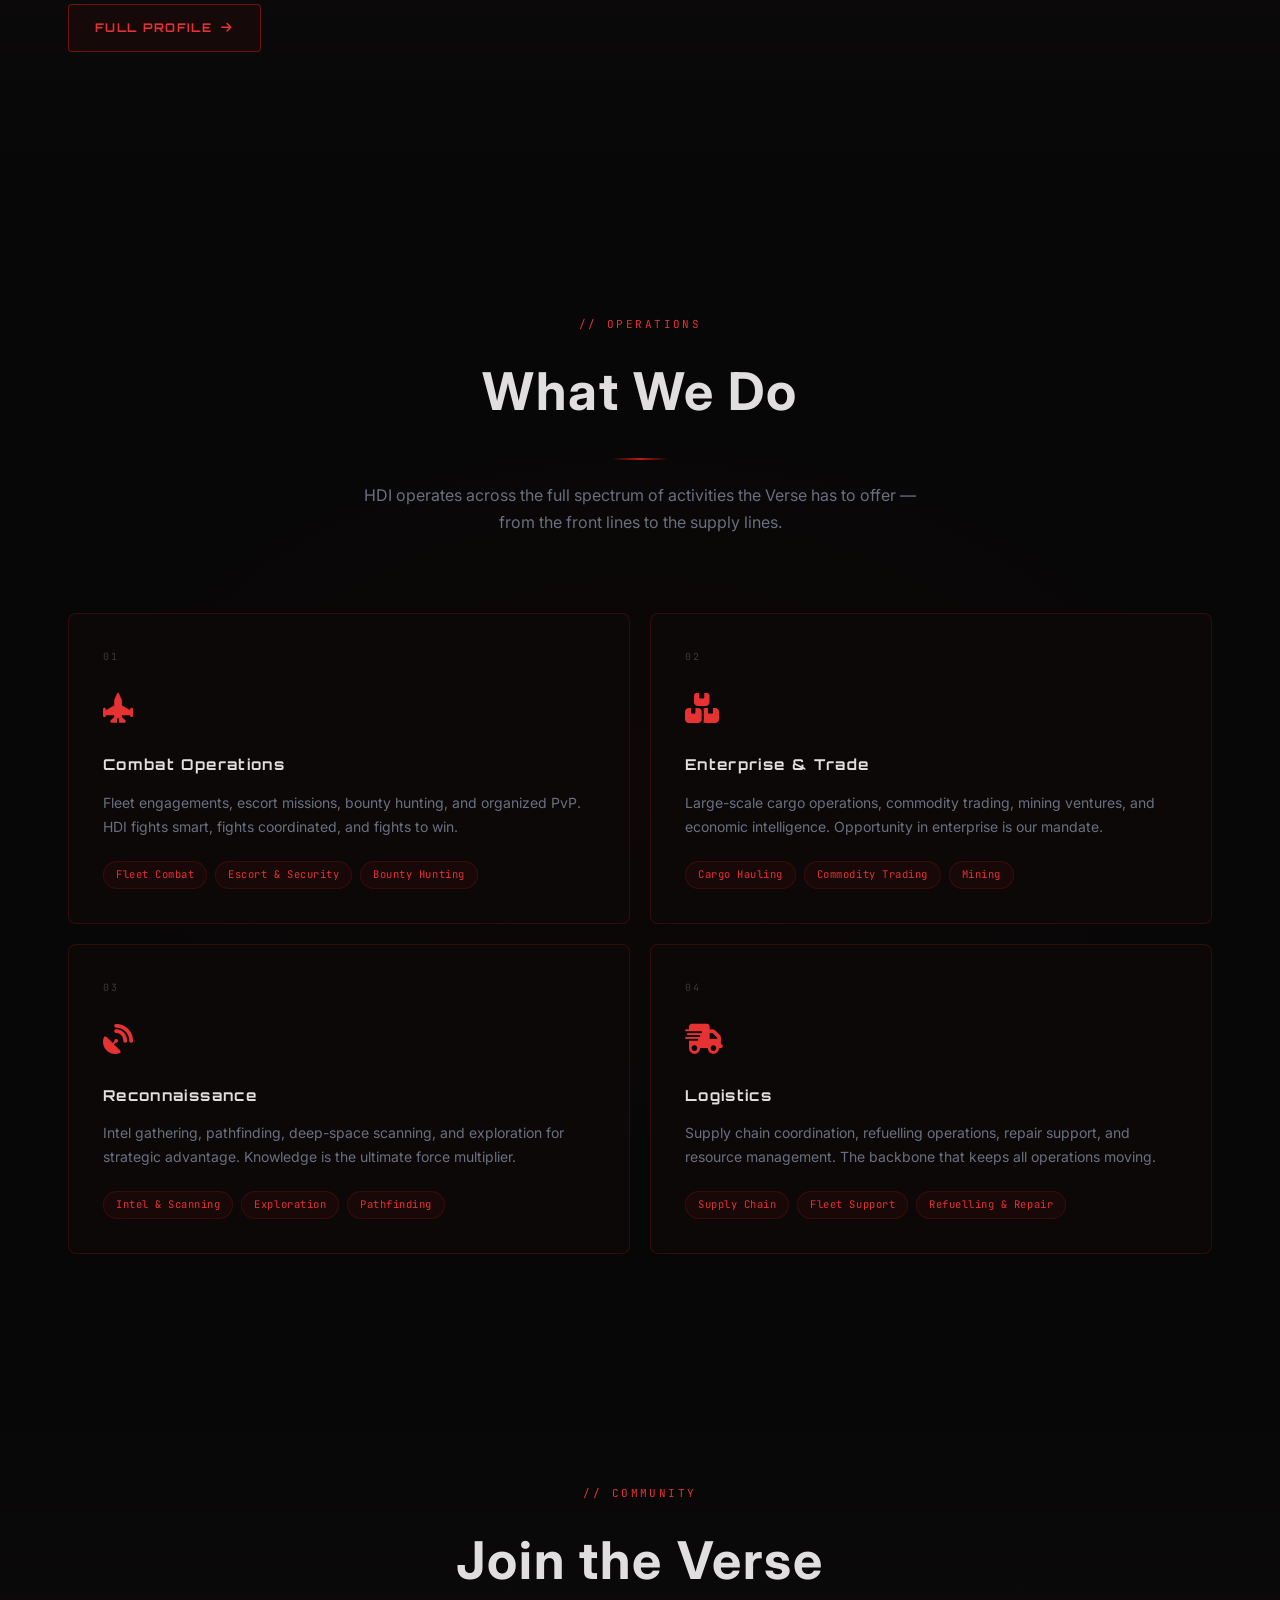
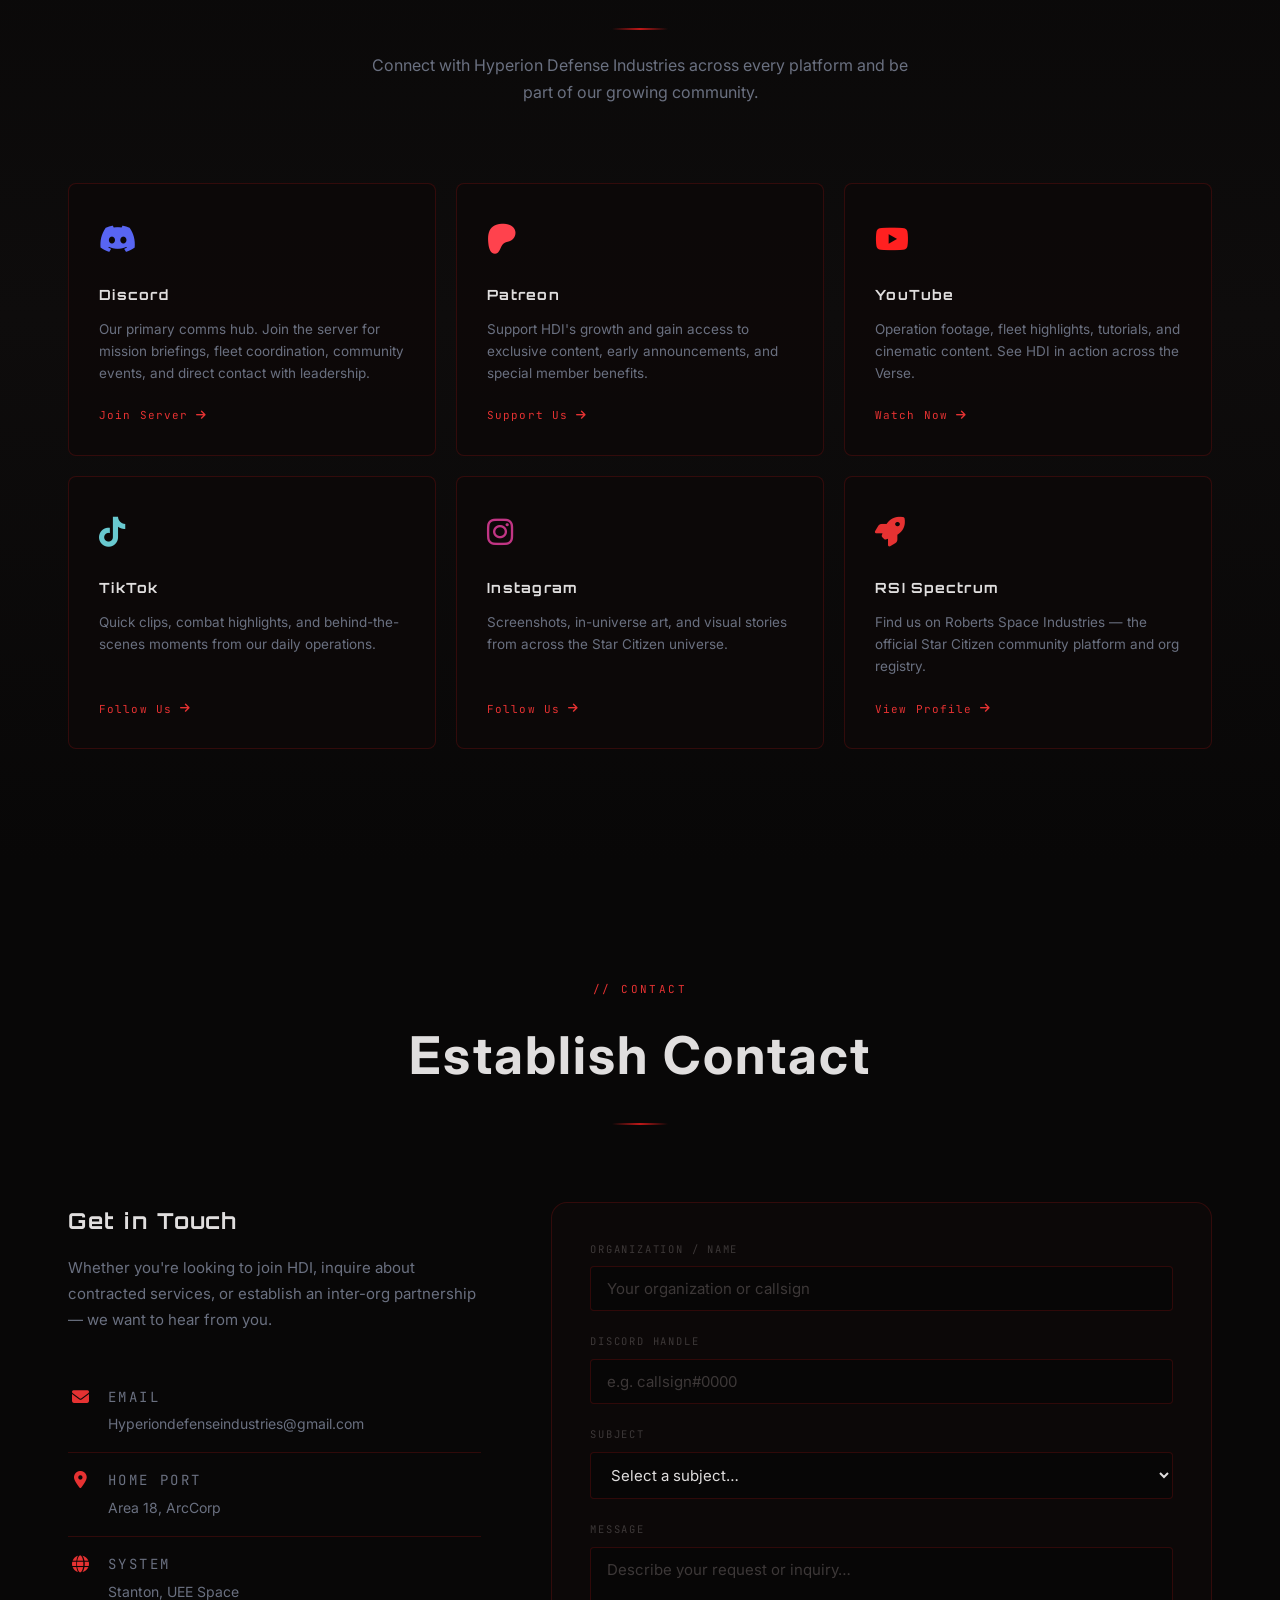
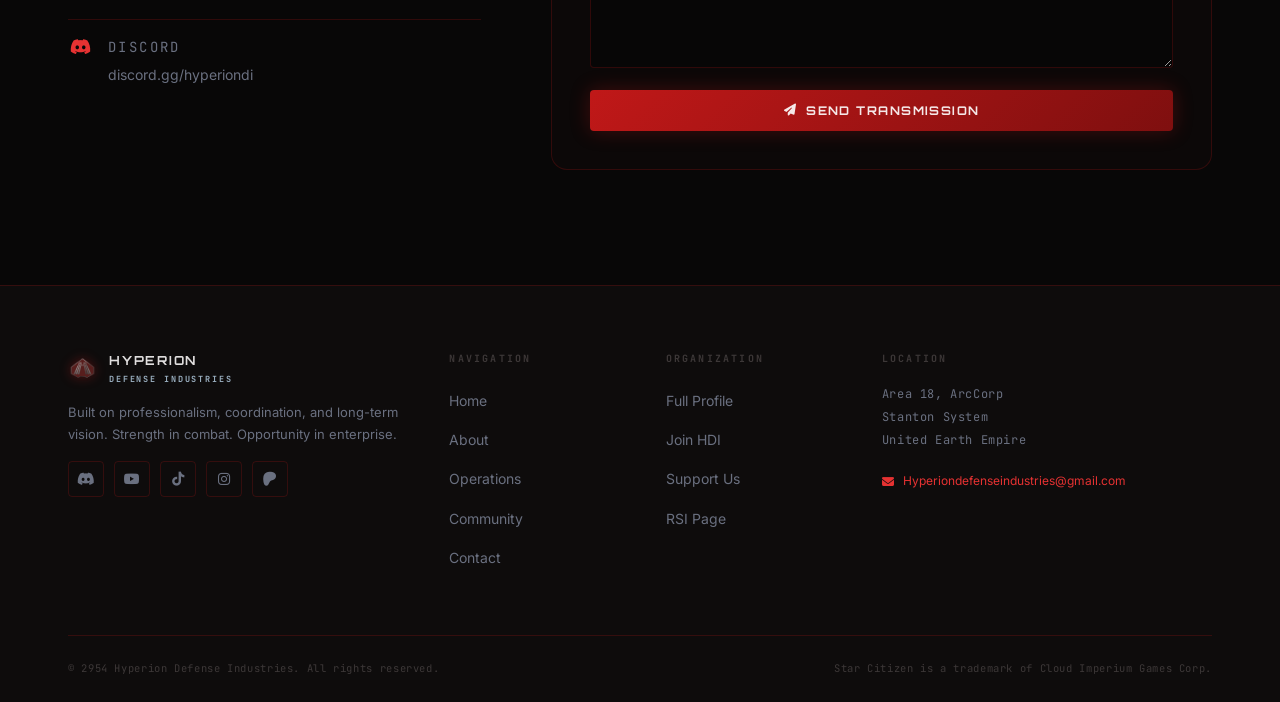
==== commit abd02a76: "Add org name beneath hero badge HYPERION in display font + DEFENSE INDUSTRIES in mono sit directly b" ====
--- a/index.html
+++ b/index.html
@@ -88,6 +88,10 @@
 
         <div class="hero-logo">
           <img src="assets/Untitled%20design.png" alt="Hyperion Defense Industries" />
+          <h1 class="hero-org-name">
+            <span class="hero-org-main">HYPERION</span>
+            <span class="hero-org-sub">DEFENSE INDUSTRIES</span>
+          </h1>
         </div>
 
         <p class="hero-tagline">
--- a/assets/css/style.css
+++ b/assets/css/style.css
@@ -291,6 +291,31 @@
   filter: drop-shadow(0 0 40px rgba(192, 24, 24, 0.6));
 }
 
+.hero-org-name {
+  display: flex;
+  flex-direction: column;
+  align-items: center;
+  gap: 4px;
+  margin: 16px 0 0;
+}
+
+.hero-org-main {
+  font-family: var(--font-display);
+  font-size: clamp(28px, 5vw, 48px);
+  font-weight: 700;
+  letter-spacing: 0.25em;
+  color: var(--text-primary);
+  line-height: 1;
+}
+
+.hero-org-sub {
+  font-family: var(--font-mono);
+  font-size: clamp(10px, 1.4vw, 14px);
+  letter-spacing: 0.35em;
+  color: var(--steel);
+  line-height: 1;
+}
+
 /* --- HERO --- */
 .hero {
   position: relative;
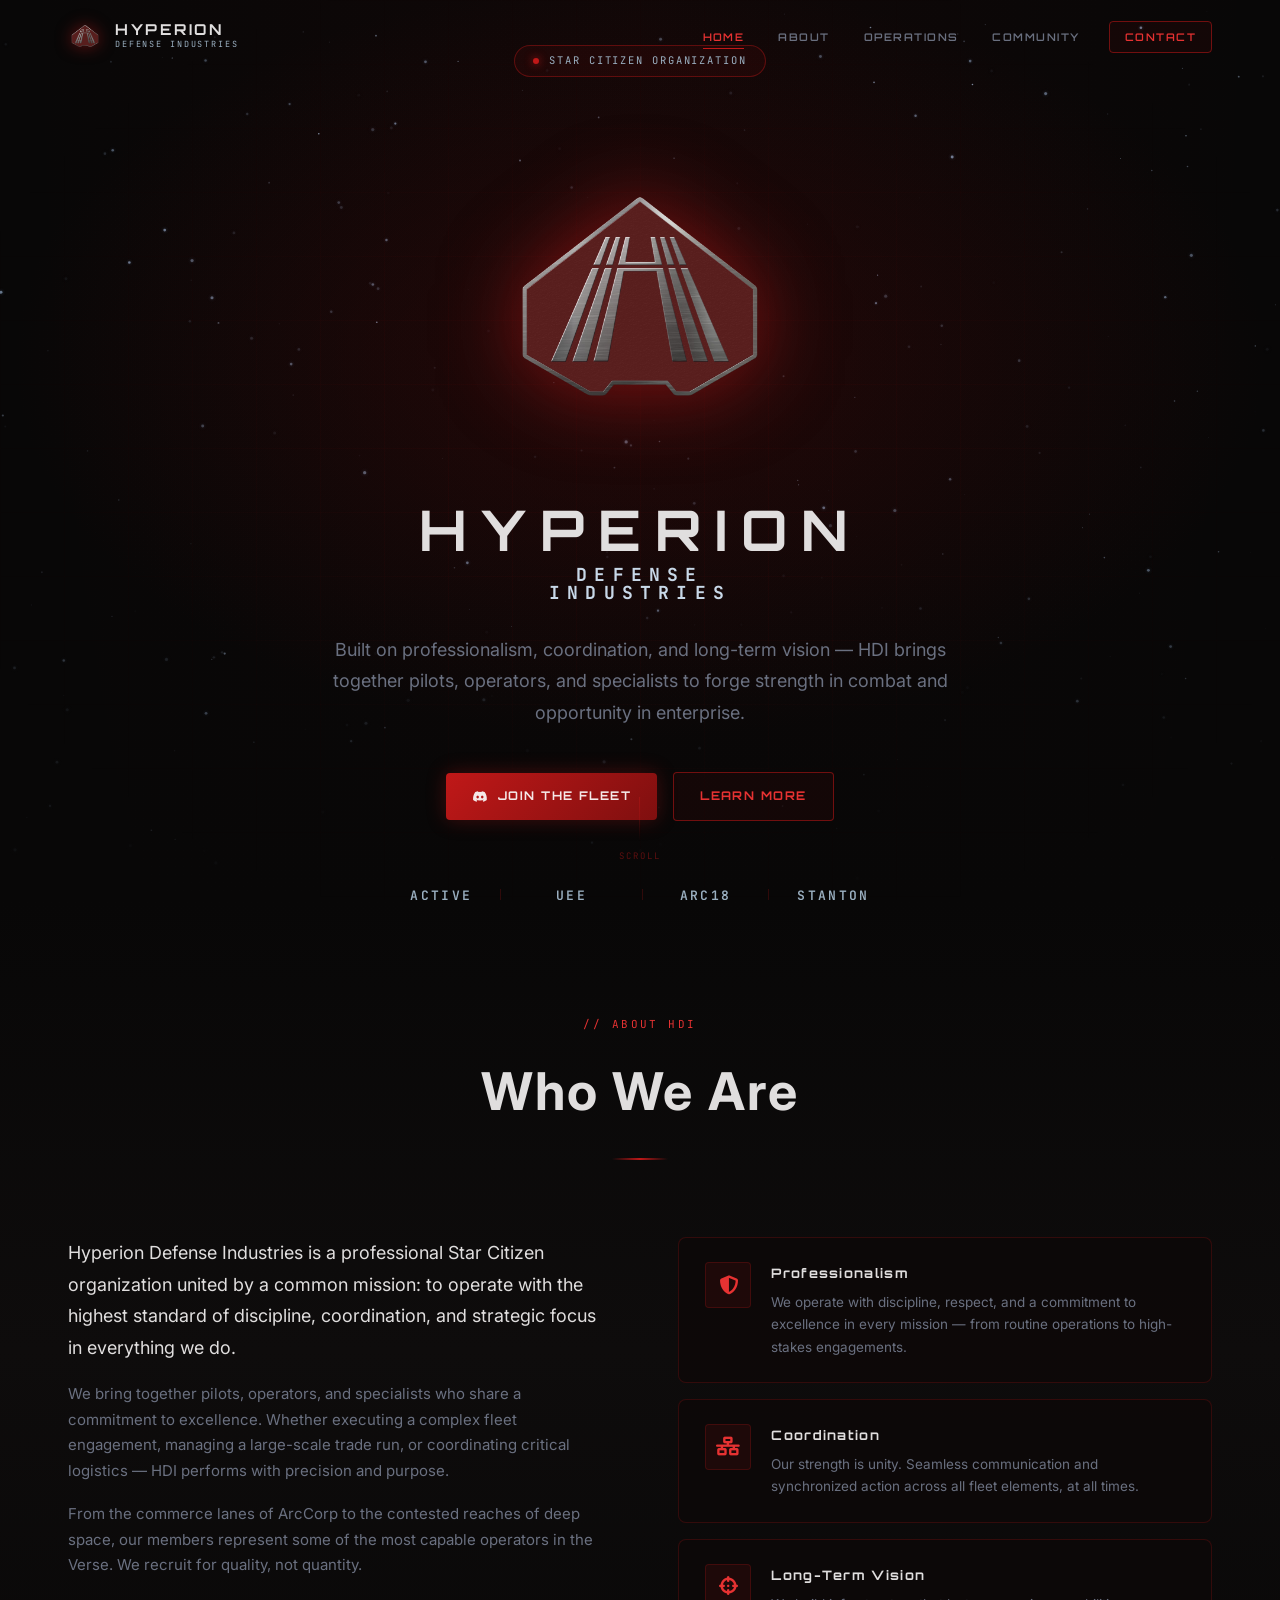
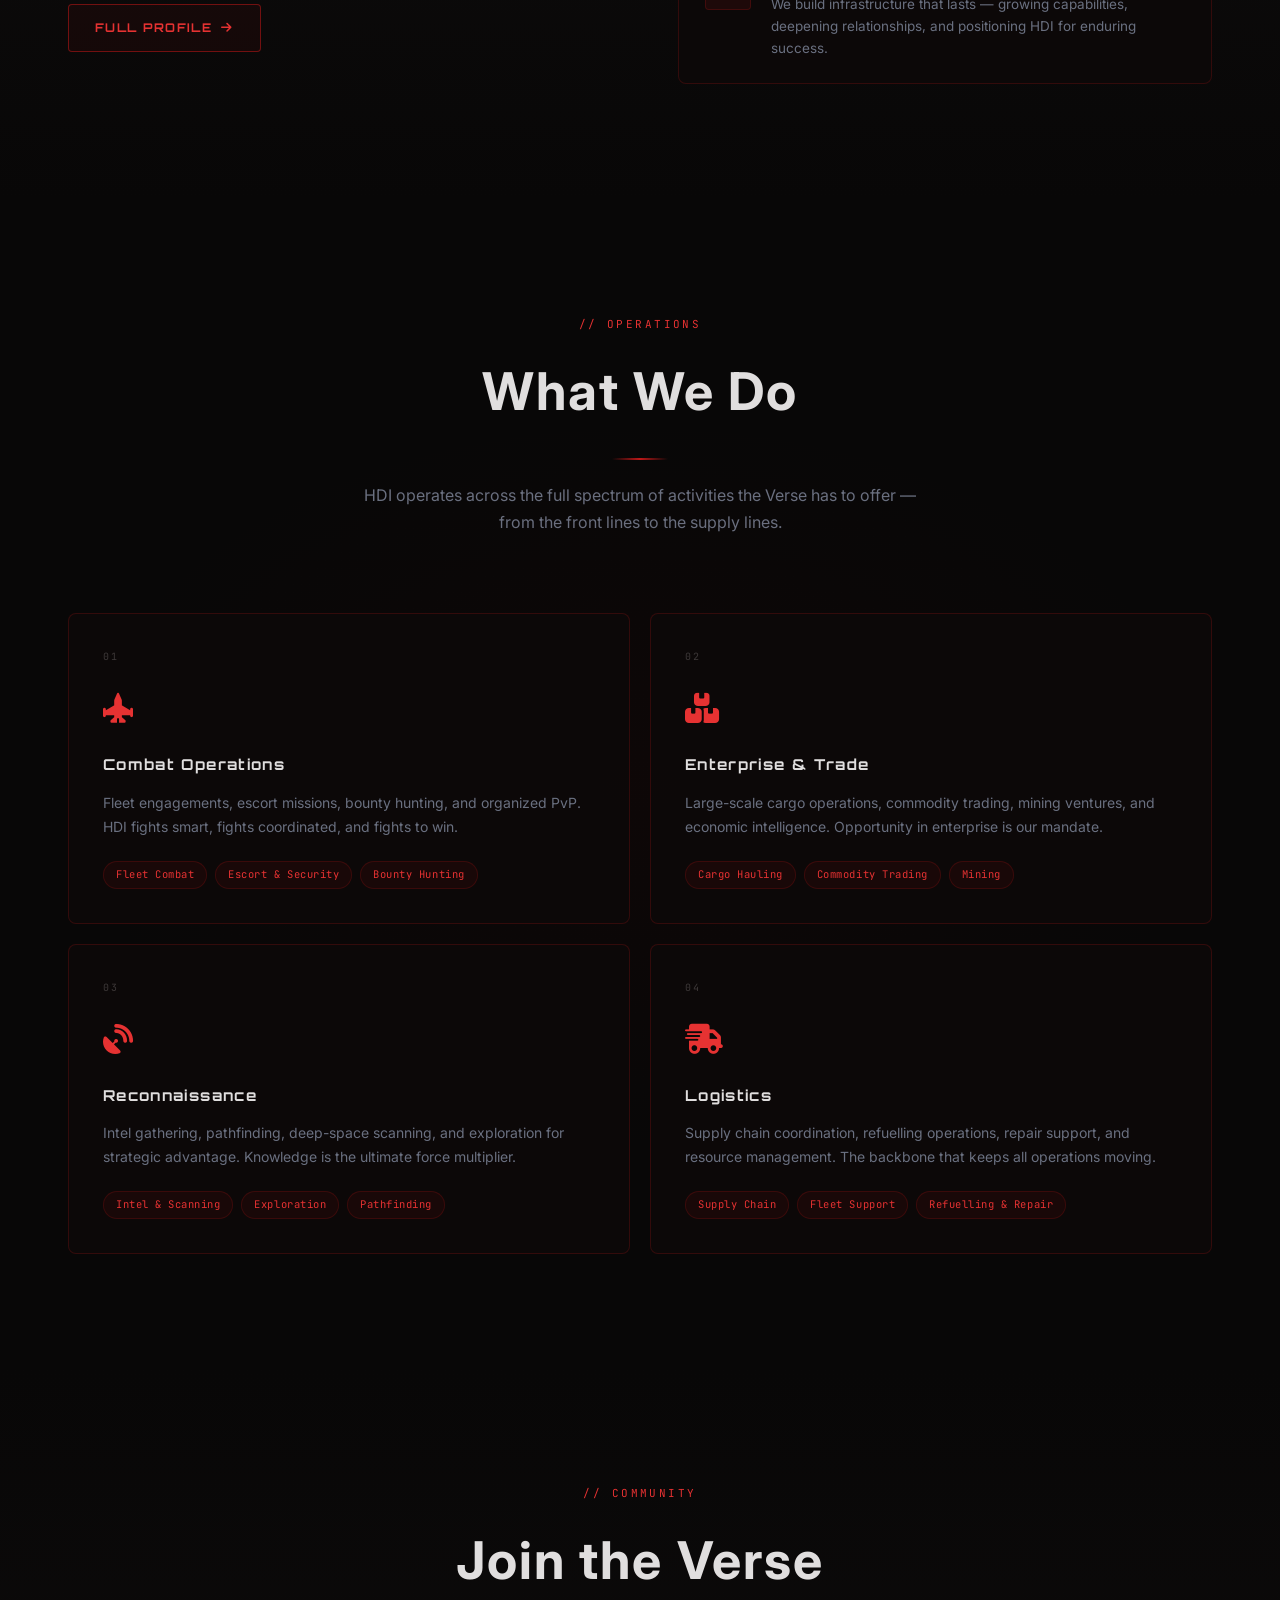
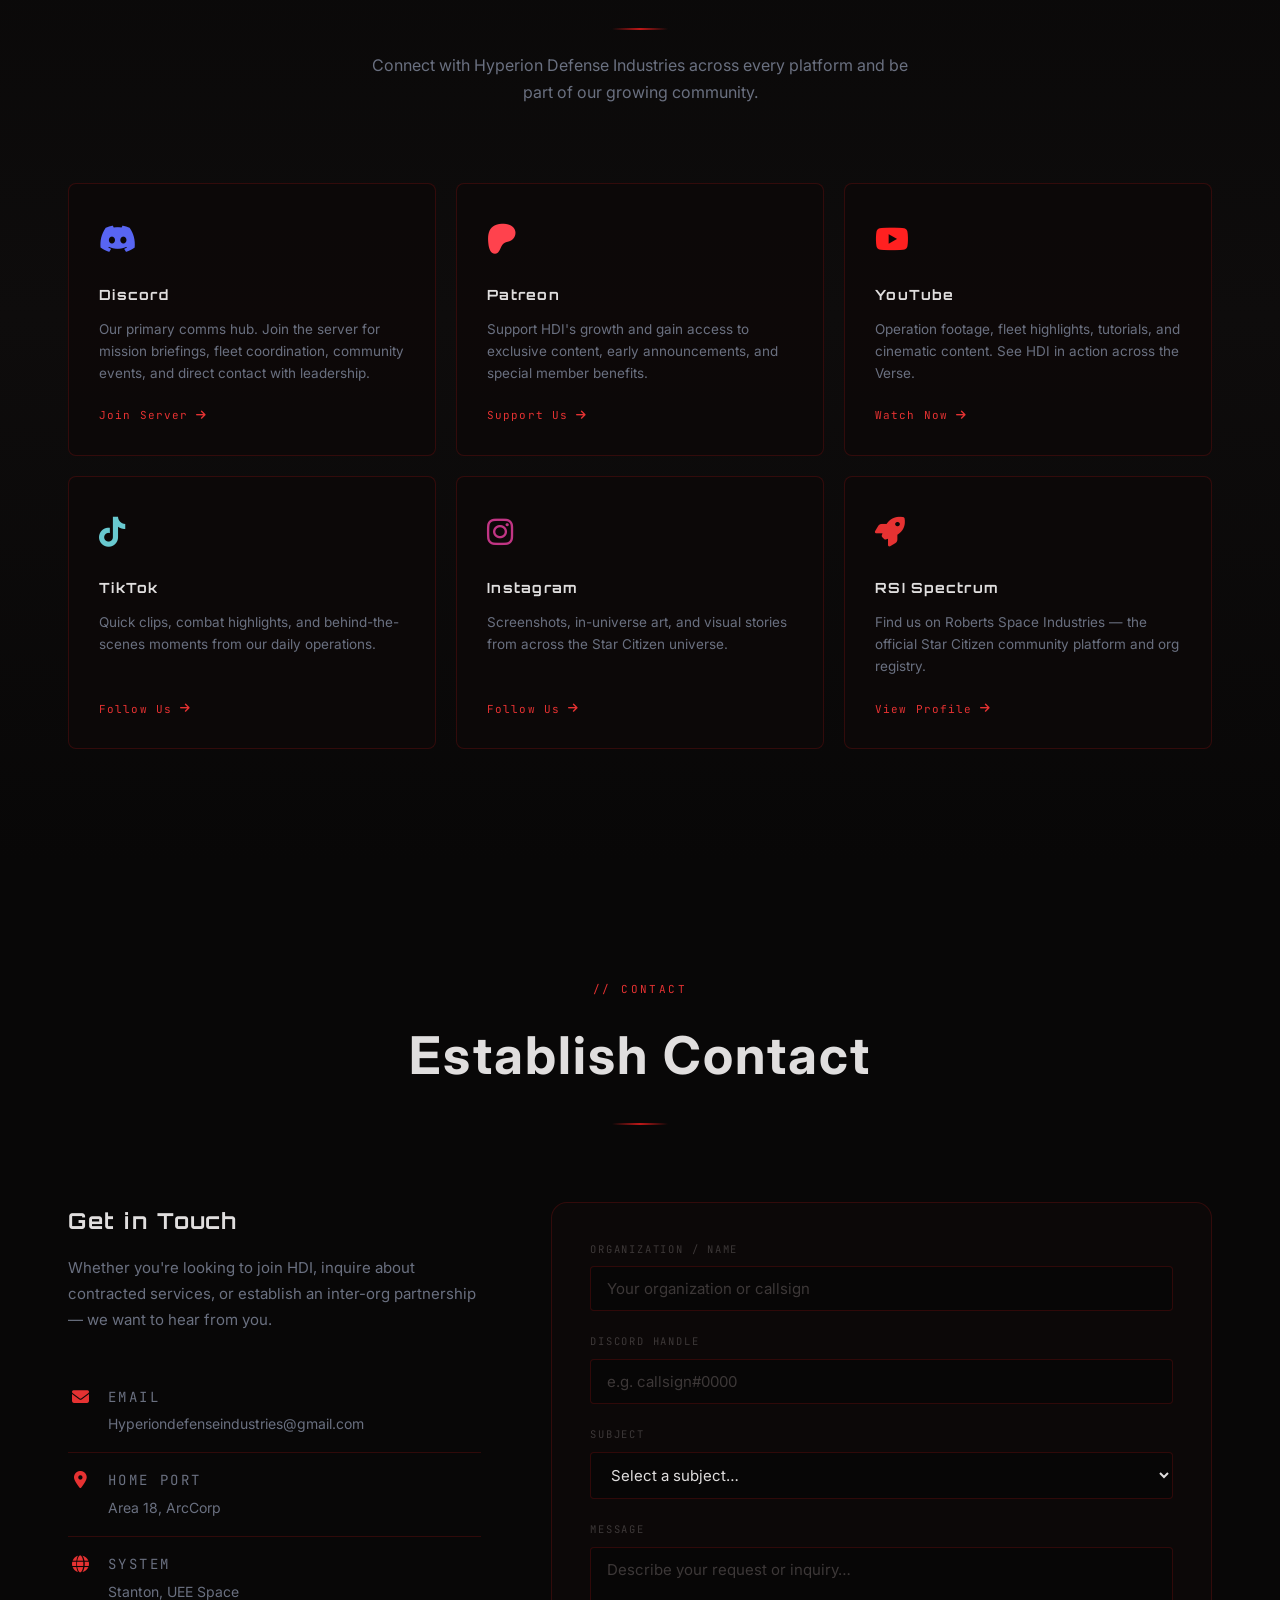
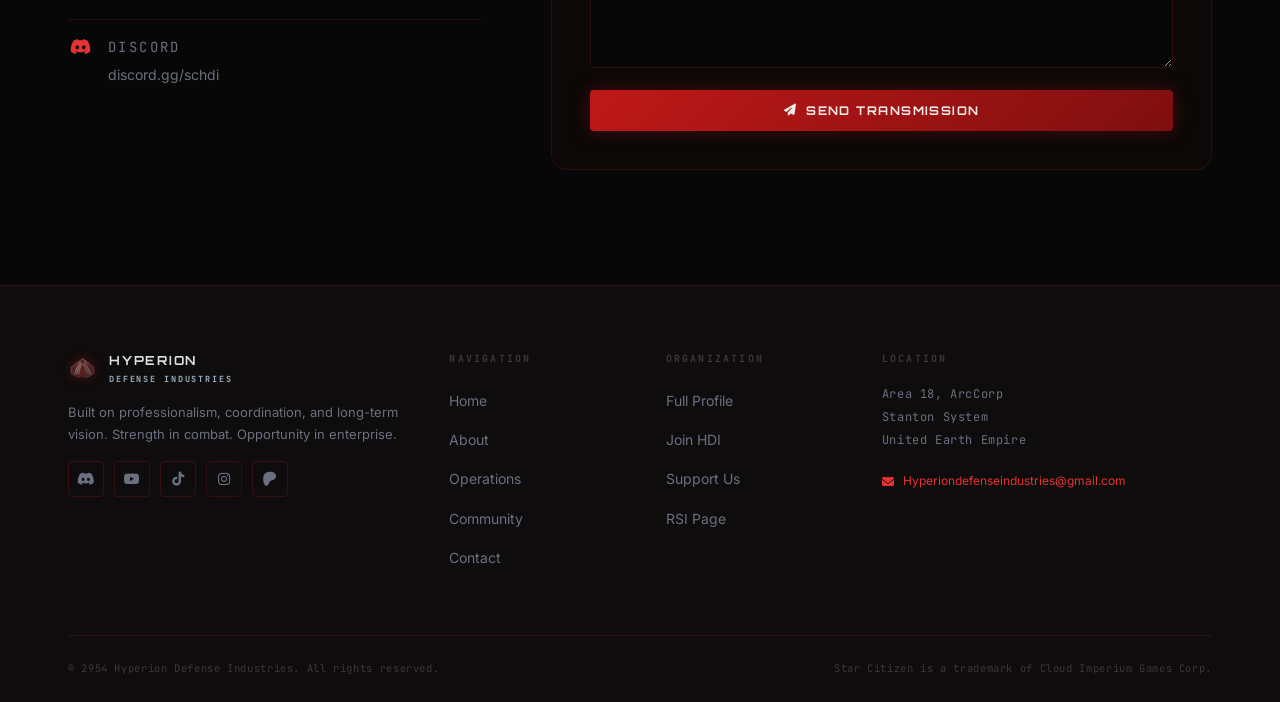
==== commit bfcfeb26: "Update all social/contact links to correct URLs - Discord: discord.gg/schdi - YouTube: @HyperionDefe" ====
--- a/index.html
+++ b/index.html
@@ -101,7 +101,7 @@
         </p>
 
         <div class="hero-actions">
-          <a href="https://discord.gg/hyperiondi" class="btn btn-primary" target="_blank" rel="noopener">
+          <a href="https://discord.gg/schdi" class="btn btn-primary" target="_blank" rel="noopener">
             <i class="fab fa-discord"></i> Join the Fleet
           </a>
           <a href="#about" class="btn btn-outline">Learn More</a>
@@ -299,7 +299,7 @@
 
         <div class="social-grid">
 
-          <a href="https://discord.gg/hyperiondi" class="social-card discord"
+          <a href="https://discord.gg/schdi" class="social-card discord"
              target="_blank" rel="noopener noreferrer" data-animate>
             <div class="social-icon" aria-hidden="true"><i class="fab fa-discord"></i></div>
             <h3>Discord</h3>
@@ -308,7 +308,7 @@
             <span class="social-action">Join Server <i class="fas fa-arrow-right"></i></span>
           </a>
 
-          <a href="https://www.patreon.com/hyperiondefenseindustries" class="social-card patreon"
+          <a href="https://www.patreon.com/c/SCHDI" class="social-card patreon"
              target="_blank" rel="noopener noreferrer" data-animate>
             <div class="social-icon" aria-hidden="true"><i class="fab fa-patreon"></i></div>
             <h3>Patreon</h3>
@@ -317,7 +317,7 @@
             <span class="social-action">Support Us <i class="fas fa-arrow-right"></i></span>
           </a>
 
-          <a href="https://www.youtube.com/@hyperiondefenseindustries" class="social-card youtube"
+          <a href="https://www.youtube.com/@HyperionDefenseIndustries" class="social-card youtube"
              target="_blank" rel="noopener noreferrer" data-animate>
             <div class="social-icon" aria-hidden="true"><i class="fab fa-youtube"></i></div>
             <h3>YouTube</h3>
@@ -326,7 +326,7 @@
             <span class="social-action">Watch Now <i class="fas fa-arrow-right"></i></span>
           </a>
 
-          <a href="https://www.tiktok.com/@hyperiondefenseindustries" class="social-card tiktok"
+          <a href="https://www.tiktok.com/@hyperion.defense" class="social-card tiktok"
              target="_blank" rel="noopener noreferrer" data-animate>
             <div class="social-icon" aria-hidden="true"><i class="fab fa-tiktok"></i></div>
             <h3>TikTok</h3>
@@ -409,8 +409,8 @@
               <i class="fab fa-discord" aria-hidden="true"></i>
               <div>
                 <span class="contact-label">Discord</span>
-                <a href="https://discord.gg/hyperiondi" target="_blank" rel="noopener">
-                  discord.gg/hyperiondi
+                <a href="https://discord.gg/schdi" target="_blank" rel="noopener">
+                  discord.gg/schdi
                 </a>
               </div>
             </div>
@@ -482,15 +482,15 @@
           </a>
           <p>Built on professionalism, coordination, and long-term vision. Strength in combat. Opportunity in enterprise.</p>
           <div class="footer-social">
-            <a href="https://discord.gg/hyperiondi"  target="_blank" rel="noopener" aria-label="Discord">
+            <a href="https://discord.gg/schdi"  target="_blank" rel="noopener" aria-label="Discord">
               <i class="fab fa-discord"></i></a>
-            <a href="https://www.youtube.com/@hyperiondefenseindustries" target="_blank" rel="noopener" aria-label="YouTube">
+            <a href="https://www.youtube.com/@HyperionDefenseIndustries" target="_blank" rel="noopener" aria-label="YouTube">
               <i class="fab fa-youtube"></i></a>
-            <a href="https://www.tiktok.com/@hyperiondefenseindustries" target="_blank" rel="noopener" aria-label="TikTok">
+            <a href="https://www.tiktok.com/@hyperion.defense" target="_blank" rel="noopener" aria-label="TikTok">
               <i class="fab fa-tiktok"></i></a>
             <a href="https://www.instagram.com/hyperiondefenseindustries" target="_blank" rel="noopener" aria-label="Instagram">
               <i class="fab fa-instagram"></i></a>
-            <a href="https://www.patreon.com/hyperiondefenseindustries" target="_blank" rel="noopener" aria-label="Patreon">
+            <a href="https://www.patreon.com/c/SCHDI" target="_blank" rel="noopener" aria-label="Patreon">
               <i class="fab fa-patreon"></i></a>
           </div>
         </div>
@@ -511,7 +511,7 @@
           <ul>
             <li><a href="about.html">Full Profile</a></li>
             <li><a href="#contact">Join HDI</a></li>
-            <li><a href="https://www.patreon.com/hyperiondefenseindustries" target="_blank" rel="noopener">Support Us</a></li>
+            <li><a href="https://www.patreon.com/c/SCHDI" target="_blank" rel="noopener">Support Us</a></li>
             <li><a href="https://robertsspaceindustries.com/orgs/HDI" target="_blank" rel="noopener">RSI Page</a></li>
           </ul>
         </div>
--- a/assets/css/style.css
+++ b/assets/css/style.css
@@ -295,13 +295,13 @@
   display: flex;
   flex-direction: column;
   align-items: center;
-  gap: 4px;
-  margin: 16px 0 0;
+  gap: 8px;
+  margin: 18px 0 0;
 }
 
 .hero-org-main {
   font-family: var(--font-display);
-  font-size: clamp(28px, 5vw, 48px);
+  font-size: clamp(32px, 6vw, 56px);
   font-weight: 700;
   letter-spacing: 0.25em;
   color: var(--text-primary);
@@ -310,9 +310,9 @@
 
 .hero-org-sub {
   font-family: var(--font-mono);
-  font-size: clamp(10px, 1.4vw, 14px);
-  letter-spacing: 0.35em;
-  color: var(--steel);
+  font-size: clamp(13px, 1.8vw, 18px);
+  letter-spacing: 0.4em;
+  color: var(--steel-bright);
   line-height: 1;
 }
 
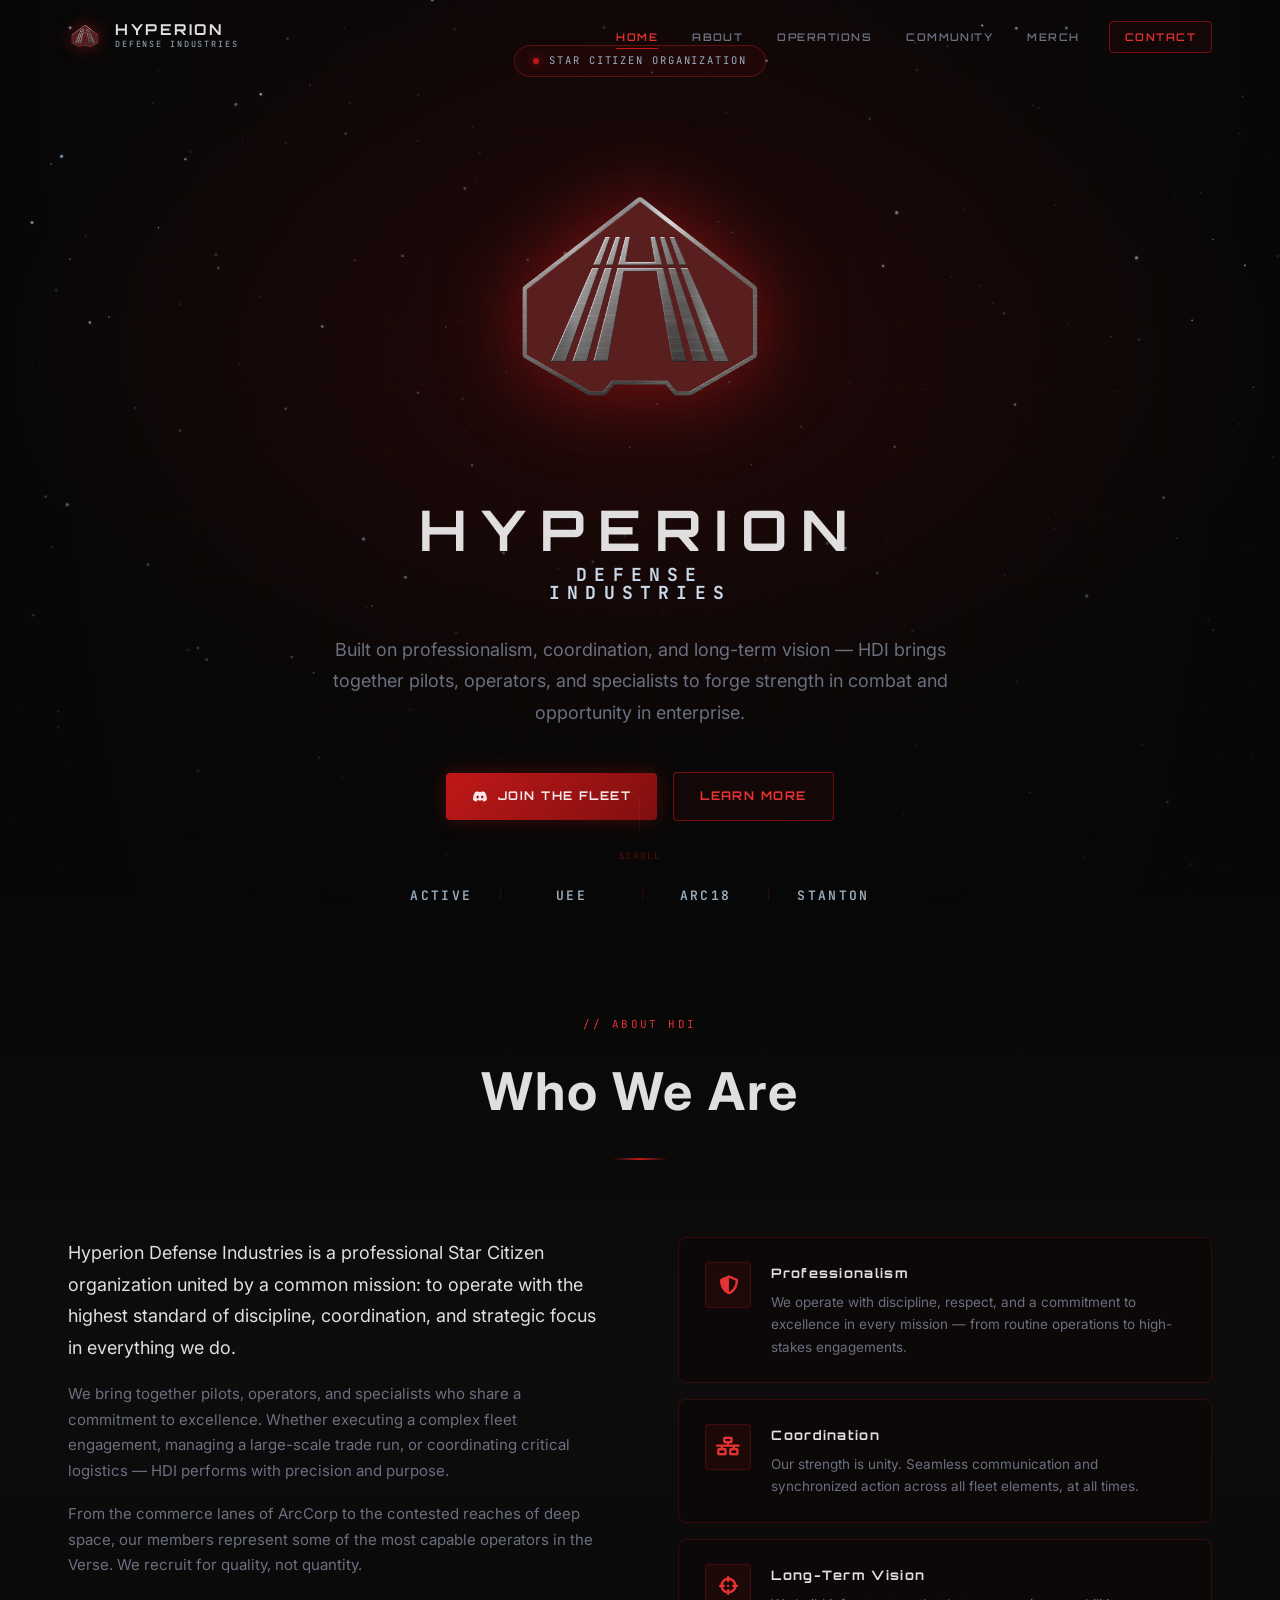
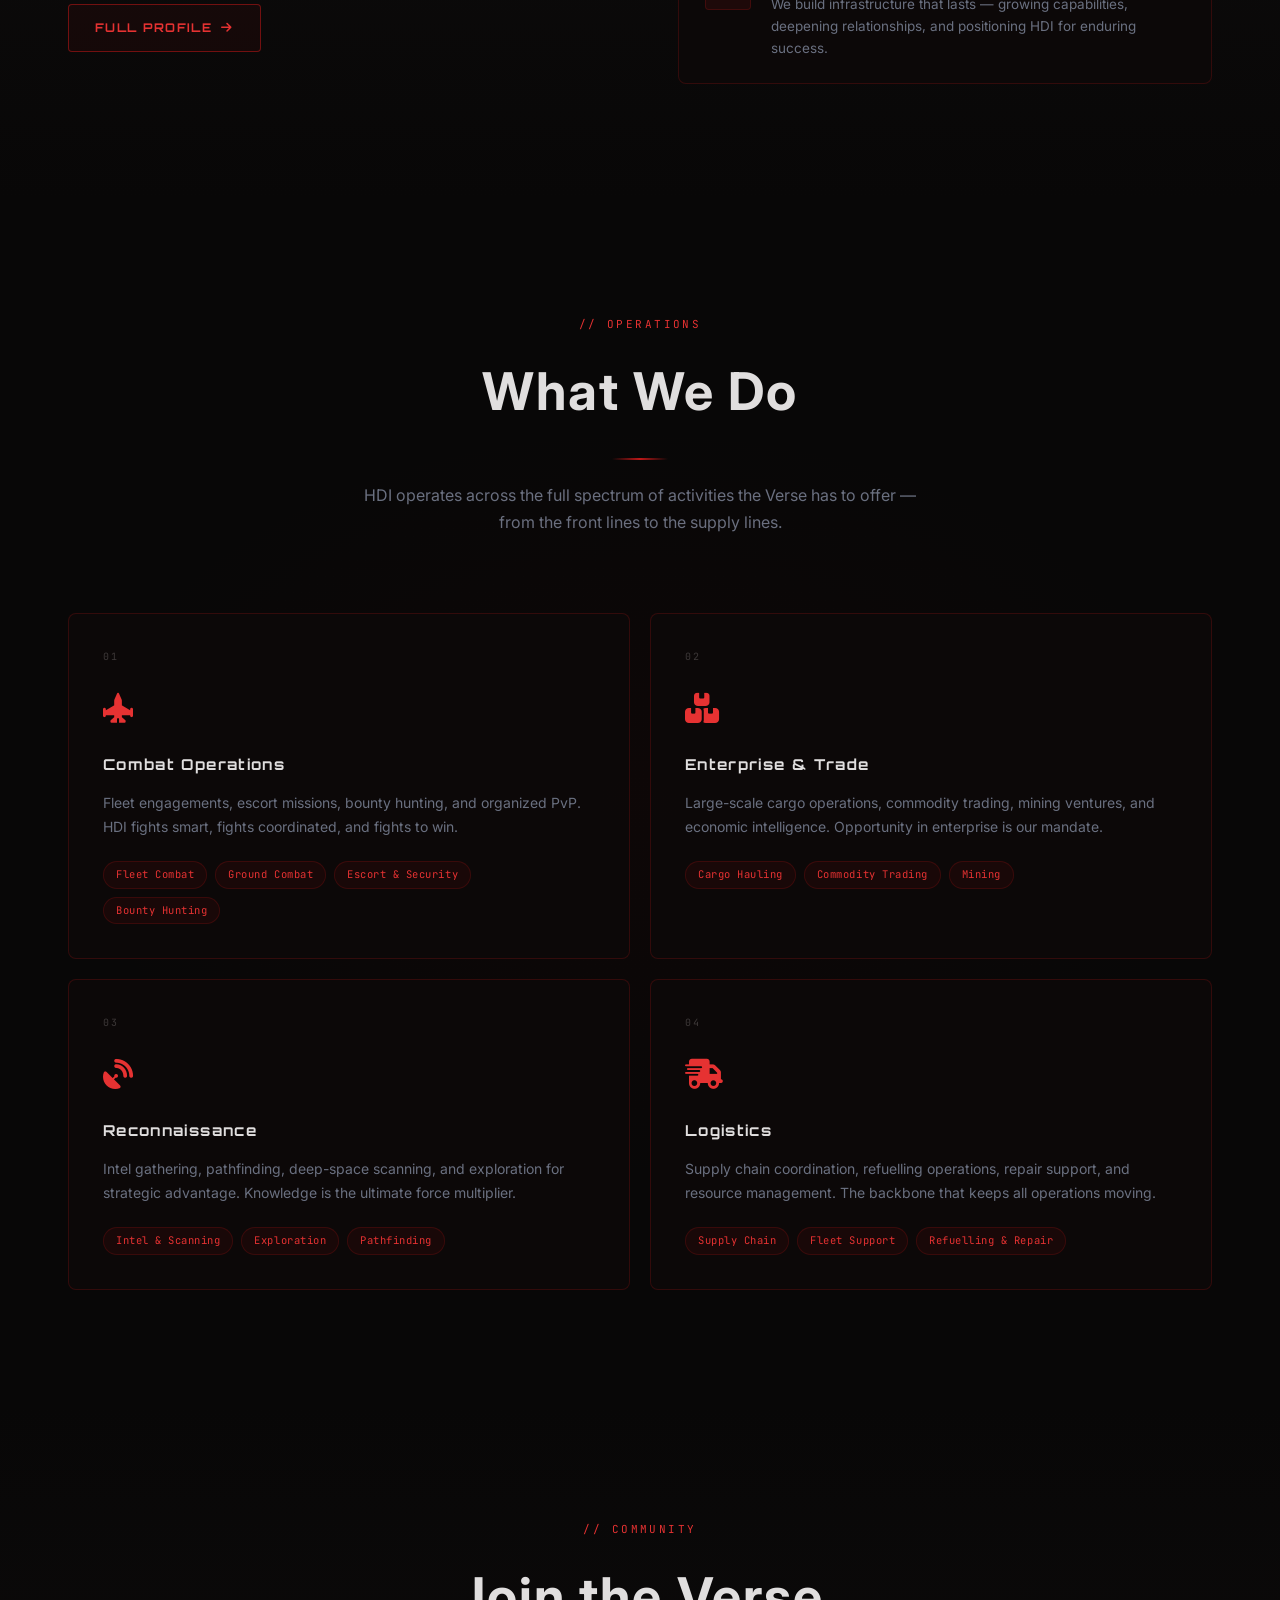
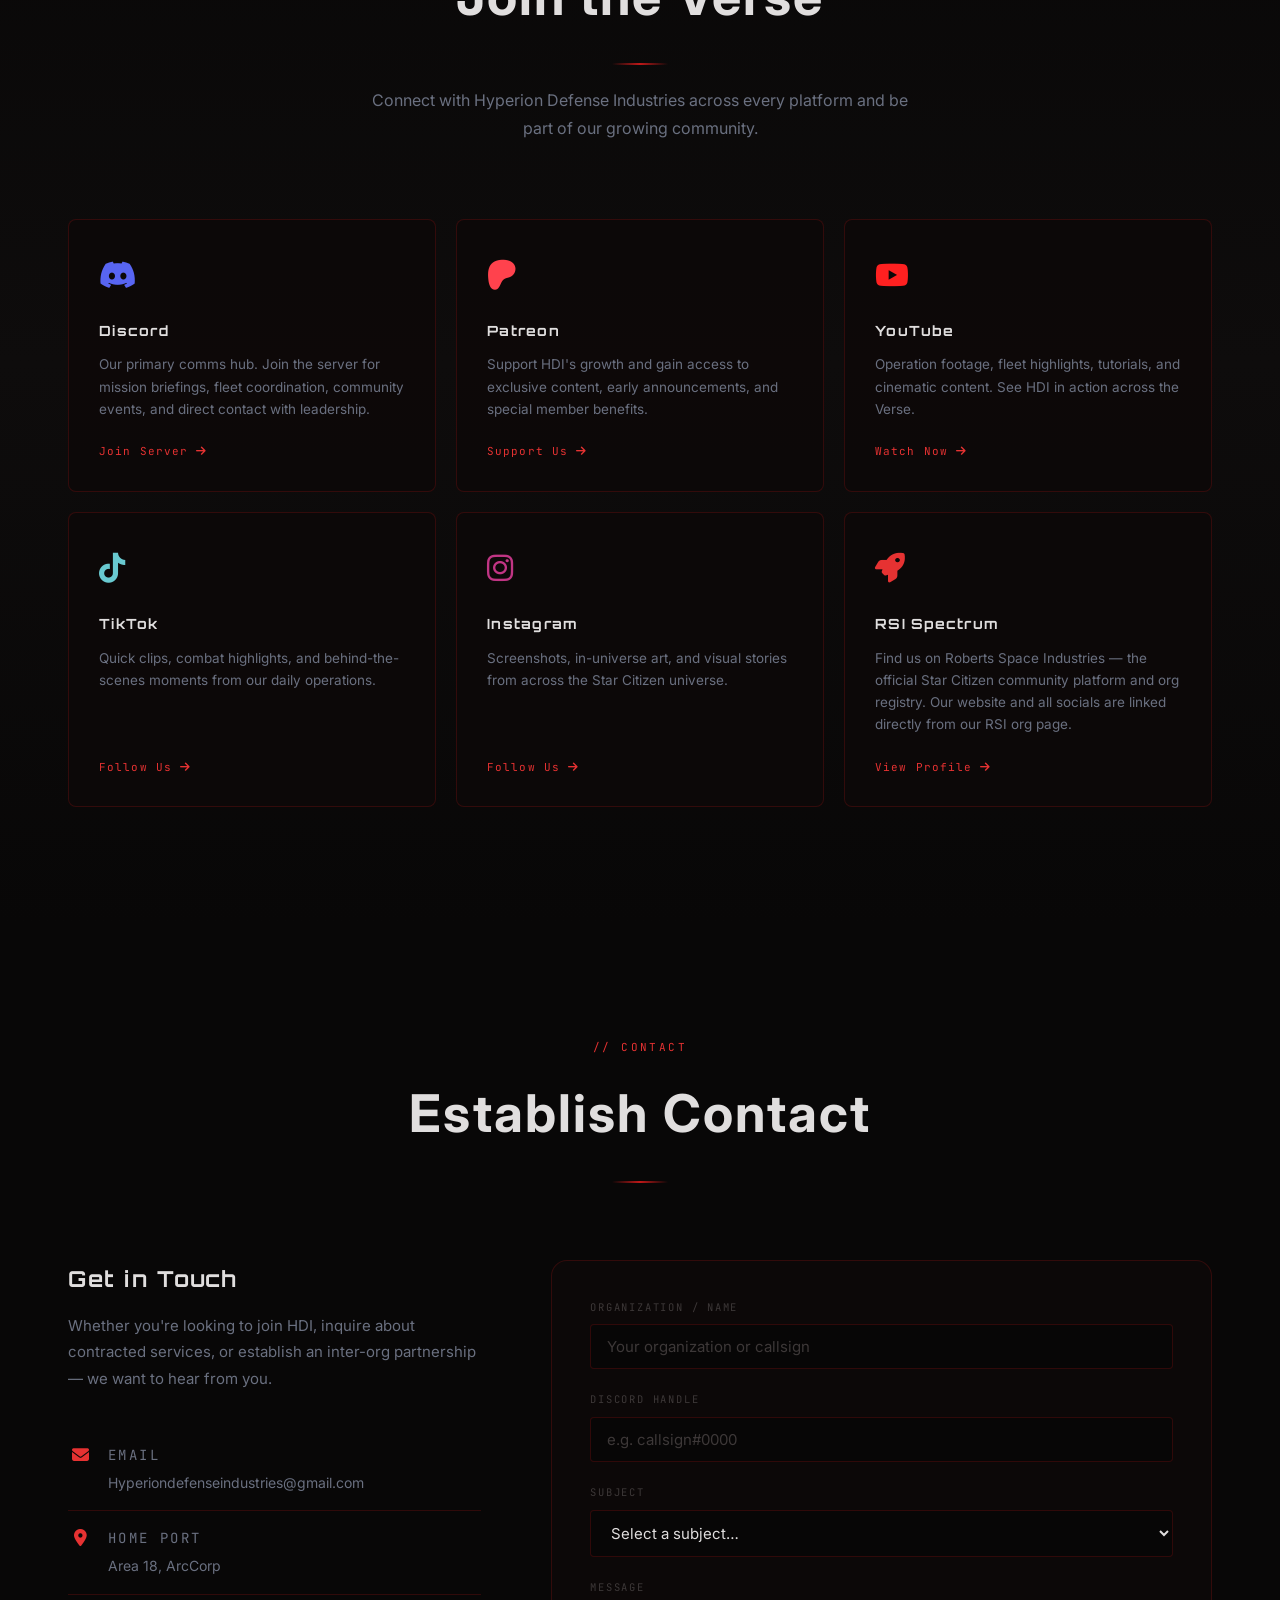
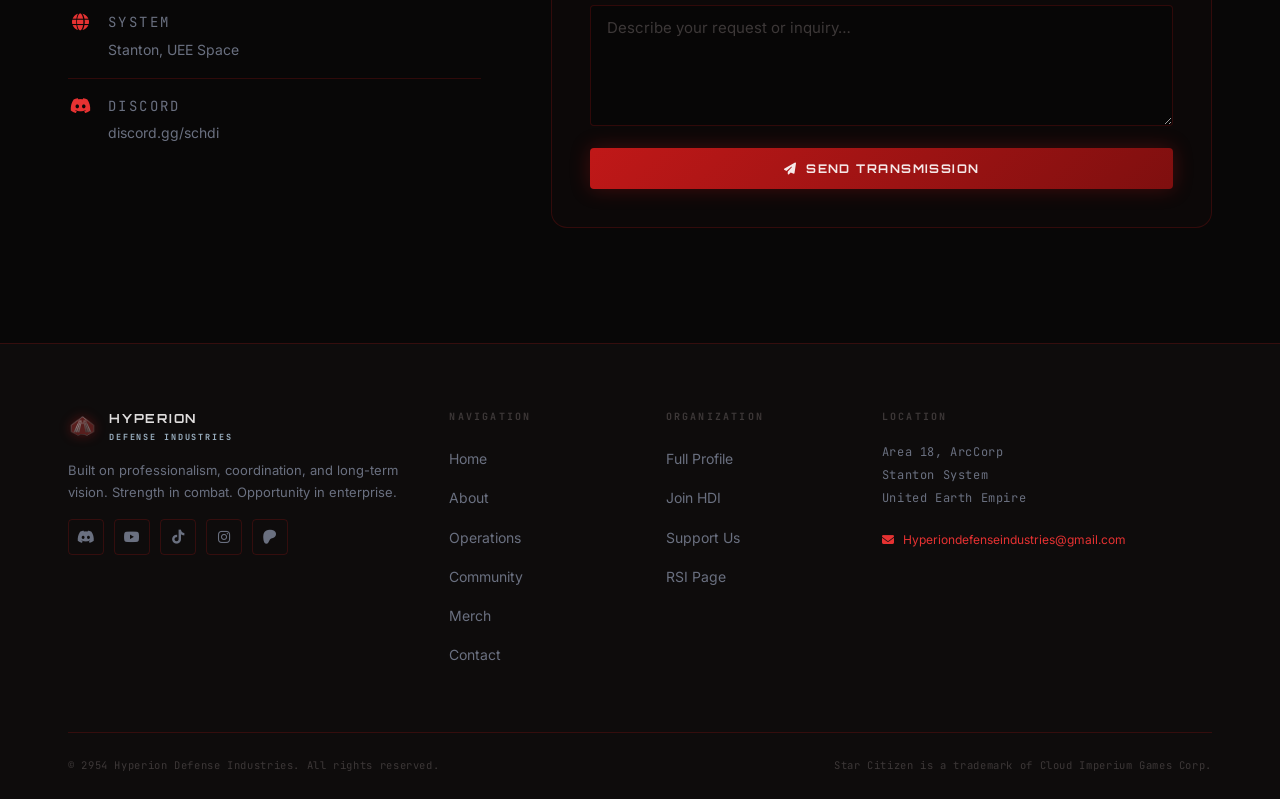
==== commit 446450a8: "Add Merch tab, Ground Combat tag, and update RSI card copy - Add Merch nav link to desktop nav, mobi" ====
--- a/index.html
+++ b/index.html
@@ -53,6 +53,7 @@
         <li><a href="#about"      class="nav-link">About</a></li>
         <li><a href="#operations" class="nav-link">Operations</a></li>
         <li><a href="#community"  class="nav-link">Community</a></li>
+        <li><a href="merch.html"  class="nav-link">Merch</a></li>
         <li><a href="#contact"    class="nav-link nav-cta">Contact</a></li>
       </ul>
 
@@ -68,6 +69,7 @@
     <a href="#about"      class="nav-link">About</a>
     <a href="#operations" class="nav-link">Operations</a>
     <a href="#community"  class="nav-link">Community</a>
+    <a href="merch.html"  class="nav-link">Merch</a>
     <a href="#contact"    class="nav-link">Contact</a>
   </div>
 
@@ -234,6 +236,7 @@
                fights smart, fights coordinated, and fights to win.</p>
             <ul class="ops-tags">
               <li>Fleet Combat</li>
+              <li>Ground Combat</li>
               <li>Escort &amp; Security</li>
               <li>Bounty Hunting</li>
             </ul>
@@ -351,7 +354,8 @@
             </div>
             <h3>RSI Spectrum</h3>
             <p>Find us on Roberts Space Industries — the official Star Citizen
-               community platform and org registry.</p>
+               community platform and org registry. Our website and all socials
+               are linked directly from our RSI org page.</p>
             <span class="social-action">View Profile <i class="fas fa-arrow-right"></i></span>
           </a>
 
@@ -502,6 +506,7 @@
             <li><a href="#about">About</a></li>
             <li><a href="#operations">Operations</a></li>
             <li><a href="#community">Community</a></li>
+            <li><a href="merch.html">Merch</a></li>
             <li><a href="#contact">Contact</a></li>
           </ul>
         </div>
